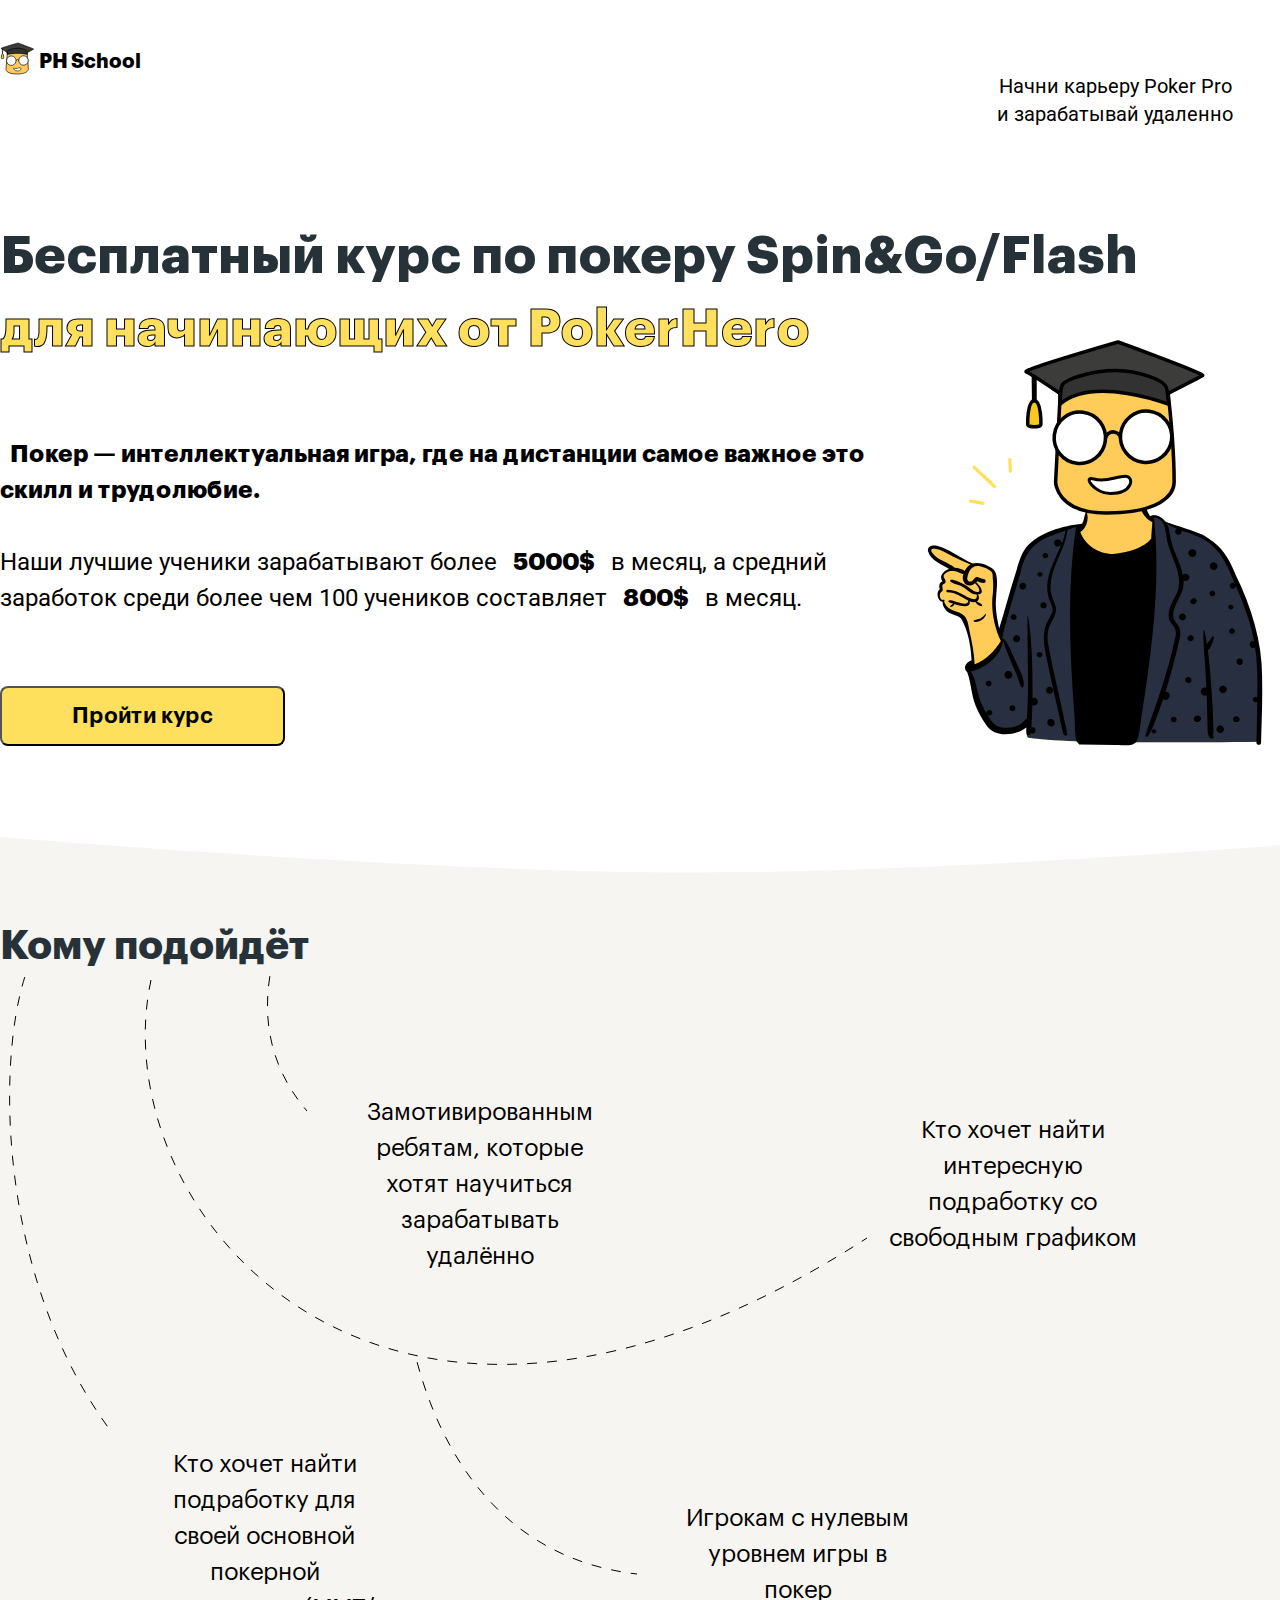
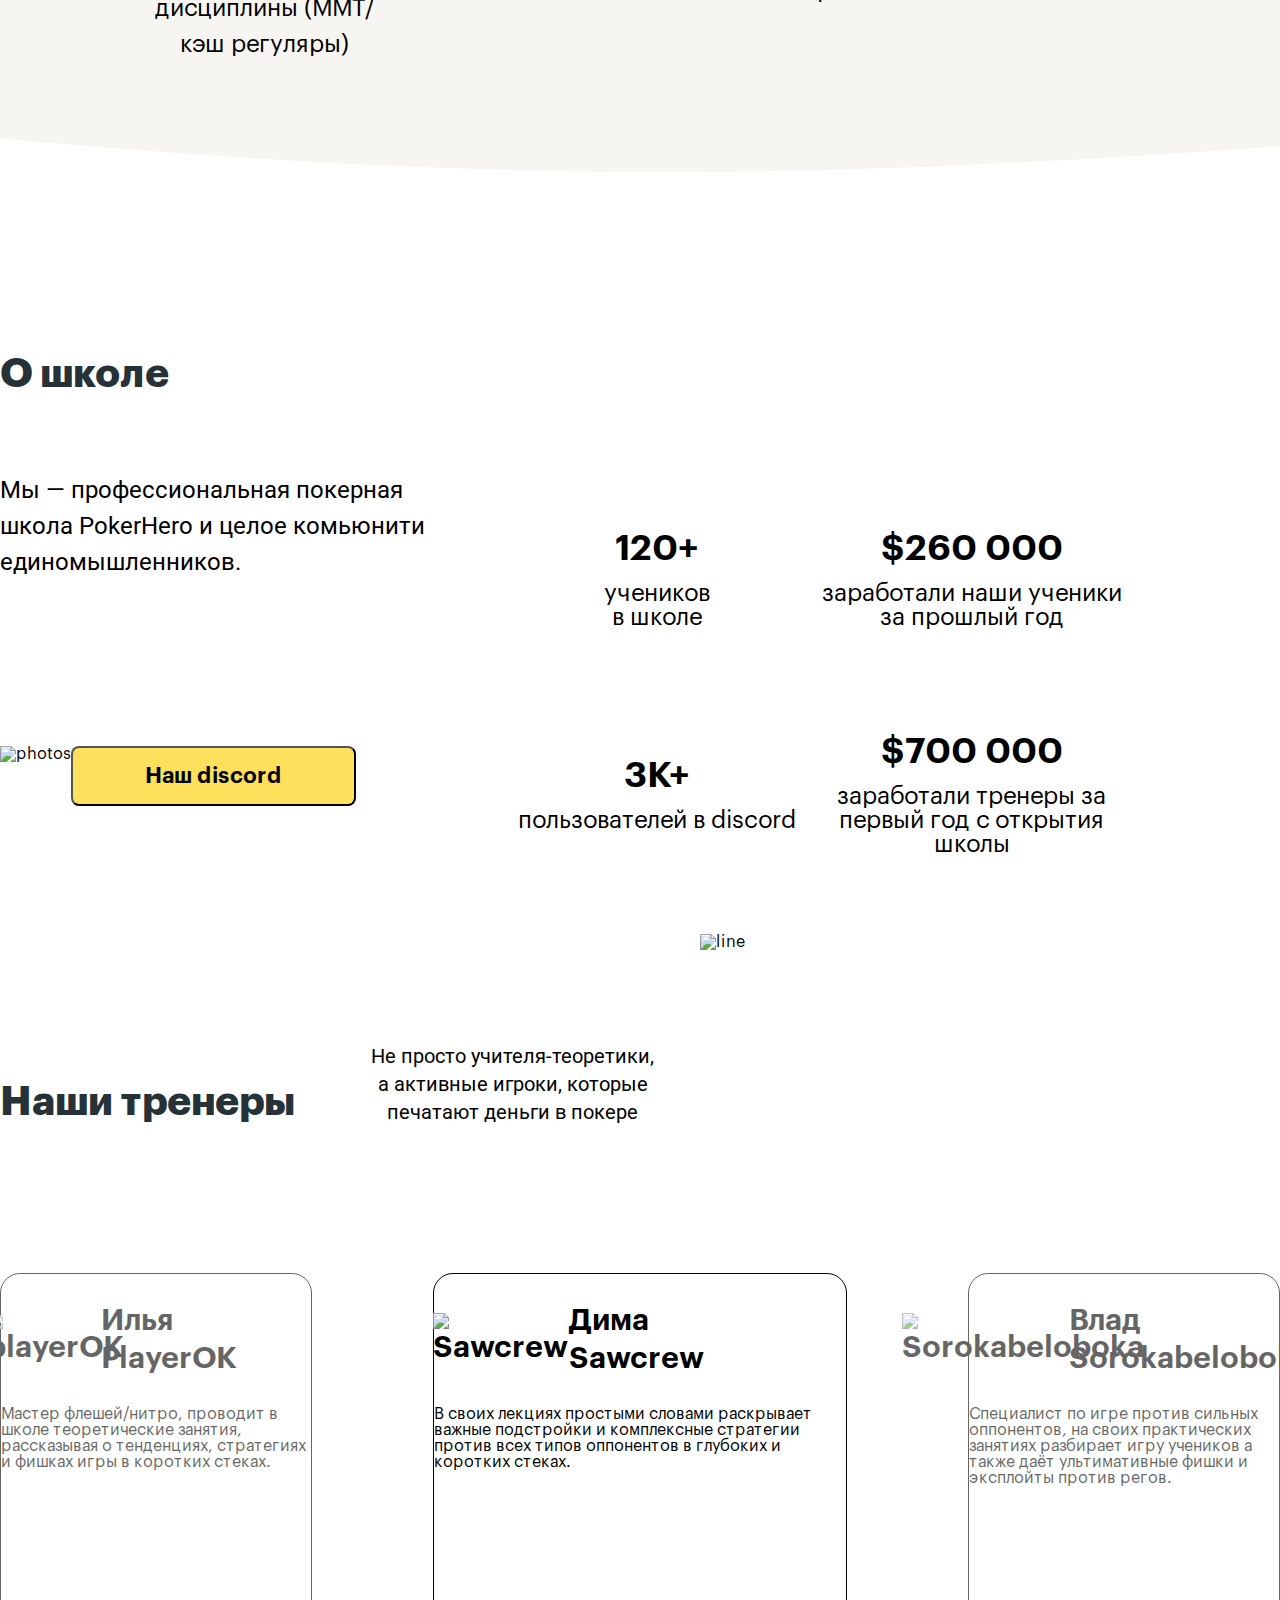
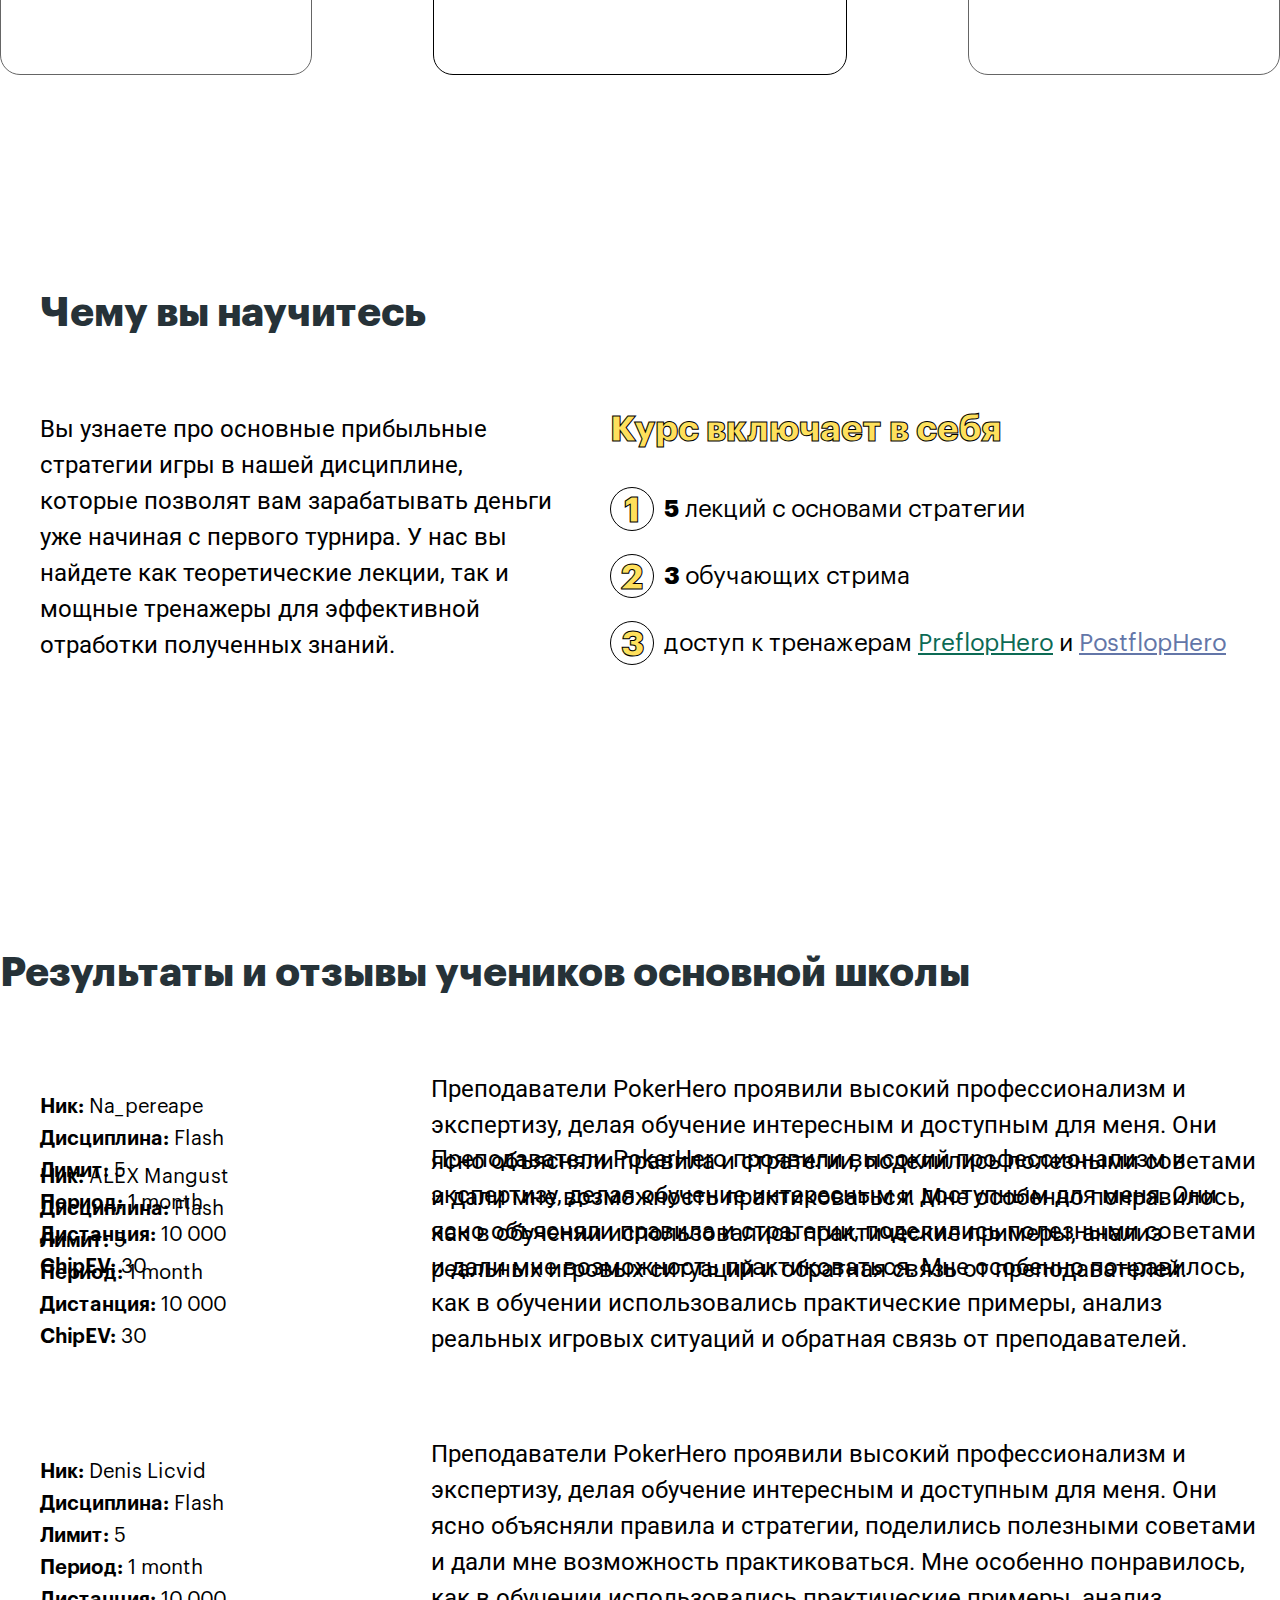
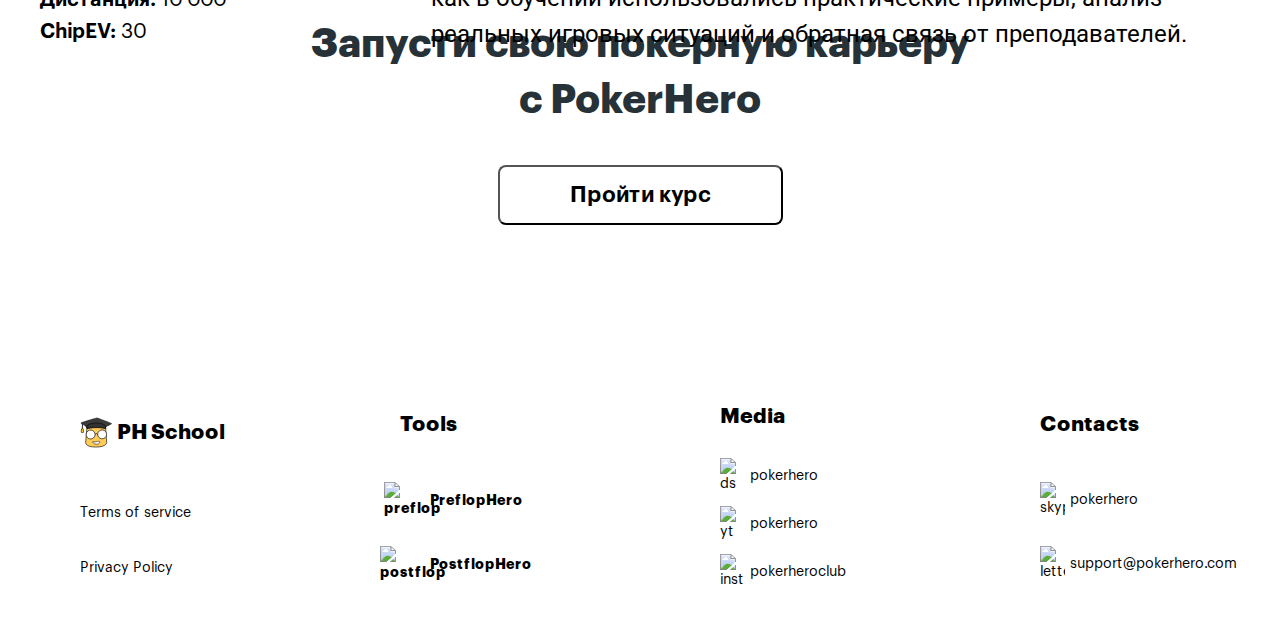
==== poker-sch/index.html @ 17886b11 "Add files via upload" ====
<!DOCTYPE html>
<html lang="en">
<head>
    <meta charset="UTF-8">
    <meta http-equiv="X-UA-Compatible" content="IE=edge">
    <meta name="viewport" content="width=device-width, initial-scale=1.0">
    <link rel="stylesheet" href="font/fonts.css">
    <link rel="preconnect" href="https://fonts.googleapis.com">
    <link rel="preconnect" href="https://fonts.gstatic.com" crossorigin>
    <link href="https://fonts.googleapis.com/css2?family=Roboto&display=swap" rel="stylesheet">
    <link rel="stylesheet" href="css/style.css">
    <link
    rel="stylesheet"
    href="https://cdn.jsdelivr.net/npm/swiper@8/swiper-bundle.min.css"
  />
  <script src="https://cdn.jsdelivr.net/npm/swiper@8/swiper-bundle.min.js"></script>
    <title>SpinLead</title>
</head>
<body>
    <div class="container">
        <section class="header">
            <div class="header__logo"><img src="./icons/logo.svg" alt="ph-logo"><div class="header__logo__text">PH School</div></div>
            <div class="header__title">Бесплатный курс по покеру Spin&Go/Flash</div>
            <div class="header__title header__title__yellow">для начинающих от PokerHero</div>
            <div class="header__side__man_mobile"><img src="./img/man-mobile.svg" alt="man"></div>
            <div class="header__side__text">
                Начни карьеру Poker Pro</br> и зарабатывай удаленно
            </div>
            <div class="header__descr"><span class="header__descr__add">Покер — интеллектуальная игра, где на дистанции самое важное это скилл и трудолюбие.</br></br></span>
                Наши лучшие ученики зарабатывают более
                <span class="money5000"><img src="/img/round.svg" alt="" class="round">5000$</span>
                в месяц, 
             a средний заработок среди более чем 100 учеников составляет
             <span class="money800"><img src="/img/round.svg" alt="" class="round800">800$</span> в месяц. </div>
             <button class="header__button long">Пройти курс</button>
            <div class="header__side__man"><img src="./img/man.svg" alt="man"></div>
            

        </section>
        <section class="towho">
            <div class="towho__title title">Кому подойдёт</div>
            <div class="towho__container">
                <div class="towho__text">
                    <p>Замотивированным <br class="mobile__breakers">ребятам, которые
                        <br class="mobile__breakers">
                        хотят научиться <br class="mobile__breakers"> зарабатывать <br class="mobile__breakers">удалённо</p>  
                </div>
                <div class="towho__text">
                    <p>Кто хочет найти интересную подработку со свободным графиком</p>
                </div>
                <div class="towho__text">
                    <p>Кто хочет найти<br class="mobile__breakers">
                        подработку для своей основной покерной дисциплины (MMT/<br class="mobile__breakers">кэш регуляры)</p>
                </div>
                <div class="towho__text">
                    <p>Игрокам с нулевым уровнем игры в покер</p>
                </div>
                <img src="./img/towho-bg1.svg" alt="" class="towho__bg">
                <img src="./img/bg/towho-bg-mobile.svg" alt="" class="towho__bg_mobile">
            </div>
        </section>
        <section class="about">
            <div class="about__title title">О школе</div>
            <div class="about__wrapper">
                <div class="about__container__left">
                    <div class="about__descr">Мы — профессиональная покерная школа PokerHero и целое комьюнити единомышленников. </div>
                    <img src="/img/photos.svg" alt="photos">
                    <button class="about__button long">Наш discord</button>
                </div>
                <div class="about__cross">
                    <div class="about__cross__elem">
                        <div class="about__cross__elem_title">120+</div>
                        <div class="about__cross__elem_descr"><p>учеников<br>в школе</p></div>
                    </div>
                    <div class="about__cross__elem">
                        <div class="about__cross__elem_title">$260 000</div>
                        <div class="about__cross__elem_descr"><p>заработали наши ученики за прошлый год</p></div>
                    </div>
                    <div class="about__cross__elem">
                        <div class="about__cross__elem_title">3К+</div>
                        <div class="about__cross__elem_descr"><p>пользователей в discord</p></div>
                    </div>
                    <div class="about__cross__elem">
                        <div class="about__cross__elem_title">$700 000</div>
                        <div class="about__cross__elem_descr"><p>заработали тренеры за первый год с открытия школы</p></div>
                    </div>
                </div>
            </div>
        </section>
        <section class="coaches">
            <div class="coaches__title title">Наши тренеры</div>
            <div class="coaches__descr">Не просто учителя-теоретики,<br>
                а активные игроки, которые<br>печатают деньги в покере
            </div>
            <img src="/img/line.svg" alt="line" class="line">

            <button class="prev" id="coachesPrev"></button>
            <button class="next" id="coachesNext"></button>
            <div class="coaches__cards">
                <div class="coaches__card hidden">
                    <div class="coachess__card__img"></div>
                    <div class="coachess__card__title">
                        <div class="card__img"><img src="/img/coaches/gunpowder.svg" alt="Gunpowder"></div>
                        <p>Maкс<br>Gunpowder</p>
                    </div>
                    <div class="coachess__card__descr">
                        Мастер игры с любителями, в школе проводит обучающие стримы на которых раскрывает важнейшие аспекты эксплойтной игры.
                    </div>
                </div>
                <div class="coaches__card coaches__card_sidecard">
                    <div class="coachess__card__img"></div>
                    <div class="coachess__card__title">
                        <div class="card__img"><img src="/img/coaches/playerok.svg" alt="playerOK"></div>
                        <p>Илья PlayerOK</p>
                    </div>
                    <div class="coachess__card__descr">
                        Мастер флешей/нитро, проводит в школе теоретические занятия, рассказывая о тенденциях, стратегиях и фишках игры в коротких стеках. 
                    </div>
                </div>

                <div class="coaches__card coaches__card_main">
                    <div class="coachess__card__img"></div>
                    <div class="coachess__card__title">
                        <div class="card__img"><img src="/img/coaches/sawcrew.svg" alt="Sawcrew"></div>
                        <p>Дима<br>Sawcrew</p>
                    </div>
                    <div class="coachess__card__descr">
                        В своих лекциях простыми словами раскрывает важные подстройки и комплексные стратегии против всех типов оппонентов в глубоких и коротких стеках. 
                    </div>
                </div>

                <div class="coaches__card coaches__card_sidecard">
                    <div class="coachess__card__img"></div>
                    <div class="coachess__card__title">
                        <div class="card__img"><img src="/img/coaches/sorokabeloboka.svg" alt="Sorokabeloboka"></div>
                        <p>Влад<br>Sorokabeloboka</p>
                    </div>
                    <div class="coachess__card__descr">
                        Специалист по игре против сильных оппонентов, на своих практических занятиях разбирает игру учеников а также даёт ультимативные фишки и эксплойты против регов.
                    </div>
                </div>
                <div class="coaches__card hidden">
                    <div class="coachess__card__img"></div>
                    <div class="coachess__card__title">
                        <div class="card__img"><img src="/img/coaches/gunpowder.svg" alt="Gunpowder"></div>
                        <p>Maкс<br>Gunpowder</p>
                    </div>
                    <div class="coachess__card__descr">
                        Мастер игры с любителями, в школе проводит обучающие стримы на которых раскрывает важнейшие аспекты эксплойтной игры.
                    </div>
                </div>
                <div class="coaches__card hidden">
                    <div class="coachess__card__img"></div>
                    <div class="coachess__card__title">
                        <div class="card__img"><img src="/img/coaches/belyi.svg" alt="Belyi"></div>
                        <p>Серега<br>Belyi</p>
                    </div>
                    <div class="coachess__card__descr">
                        Топ гриндер нитро на Winamax, проводит обучающие стримы для игроков низких и средних лимитов.
                    </div>
                </div>
                <div class="coaches__card hidden">
                    <div class="coachess__card__img"></div>
                    <div class="coachess__card__title">
                        <div class="card__img"><img src="/img/coaches/svalse.svg" alt="Svalse"></div>
                        <p>Саша<br>Svalse</p>
                    </div>
                    <div class="coachess__card__descr">
                        Бывший ученик школы, ставший полноценным тренером. Проводит разборы баз для учеников а также практические занятия. 
                    </div>
                </div>
                <div class="coaches__card hidden">
                    <div class="coachess__card__img"></div>
                    <div class="coachess__card__title">
                        <div class="card__img"><img src="/img/coaches/dirtyflavor.svg" alt="DirtyFlavor"></div>
                        <p>Вова<br>DirtyFlavor</p>
                    </div>
                    <div class="coachess__card__descr">
                        Бывший ученик школы, ставший полноценным тренером. Проводит разборы баз для учеников а также практические занятия. 
                    </div>
                </div>
            </div>
        </section>
        <seaction class="learn">
            <img src="/img/bg/plan-mobile.svg" alt="bg" class="learn__bg__mobile">
            <div class="learn__title title">Чему вы научитесь</div>
            <div class="learn__container">
                <div class="learn__descr">Вы узнаете про основные прибыльные стратегии игры в нашей дисциплине,<br>
                    которые позволят вам зарабатывать деньги уже начиная с первого турнира. У нас вы найдете как теоретические лекции, так и мощные тренажеры для эффективной отработки полученных знаний.</div>
                <div class="learn__incl">
                    <div class="learn__incl__title">
                        Курс включает в себя
                    </div>
                    <ol>
                        <li class="learn__incl__elem">
                            <p><span>5</span> лекций с основами стратегии</p>
                        </li>
                        <li class="learn__incl__elem">
                            <p><span>3</span> обучающих стрима</p>
                        </li>
                        <li class="learn__incl__elem">
                            <p>доступ к тренажерам <a href="#" class="preflop"><br class="mobile__breakers">PreflopHero</a> и <a href="#" class="postflop">PostflopHero</a></p>
                        </li>
                    </ol>

                </div>
            </div>
        </seaction>
        <section class="review">
            <div class="review__title title">Результаты и отзывы учеников основной школы</div>
            <div class="review__container">
                <div class="review__elem">                
                    <div class="review__card">
                        <span>Ник:</span> ALEX Mangust<br>
                        <span>Дисциплина:</span> Flash<br>
                        <span>Лимит:</span> 5<br>
                        <span>Период:</span> 1 month<br>
                        <span>Дистанция:</span> 10 000<br>
                        <span>ChipEV:</span> 30
                        </div>
                    <div class="review__descr">Преподаватели PokerHero проявили высокий профессионализм и экспертизу, делая обучение интересным и доступным для меня. Они ясно объясняли правила и стратегии, поделились полезными советами и дали мне возможность практиковаться.
                        Мне особенно понравилось, как в обучении использовались практические примеры, анализ реальных игровых ситуаций и обратная связь от преподавателей.
                    </div>
                </div>
                <div class="review__elem review__elem_main">                
                    <div class="review__card">
                    <span>Ник:</span> Na_pereape<br>
                    <span>Дисциплина:</span> Flash<br>
                    <span>Лимит:</span> 5<br>
                    <span>Период:</span> 1 month<br>
                    <span>Дистанция:</span> 10 000<br>
                    <span>ChipEV:</span> 30
                    </div>
                    <div class="review__descr">Преподаватели PokerHero проявили высокий профессионализм и экспертизу, делая обучение интересным и доступным для меня. Они ясно объясняли правила и стратегии, поделились полезными советами и дали мне возможность практиковаться.
                        Мне особенно понравилось, как в обучении использовались практические примеры, анализ реальных игровых ситуаций и обратная связь от преподавателей.
                    </div>
                </div>
                <div class="review__elem">                
                    <div class="review__card">
                        <span>Ник:</span> Denis Licvid<br>
                        <span>Дисциплина:</span> Flash<br>
                        <span>Лимит:</span> 5<br>
                        <span>Период:</span> 1 month<br>
                        <span>Дистанция:</span> 10 000<br>
                        <span>ChipEV:</span> 30
                        </div>
                    <div class="review__descr">Преподаватели PokerHero проявили высокий профессионализм и экспертизу, делая обучение интересным и доступным для меня. Они ясно объясняли правила и стратегии, поделились полезными советами и дали мне возможность практиковаться.
                        Мне особенно понравилось, как в обучении использовались практические примеры, анализ реальных игровых ситуаций и обратная связь от преподавателей.
                    </div>
                </div>
            </div>
            <div class="review__buttons">
                <button class="prev" id="reviewPrev"></button>
                <button class="next" id="reviewNext"></button>
            </div>
        </section>
        <section class="rocket">
            <div class="rocket__title title">Запусти свою покерную карьеру<br>с PokerHero</div>
            <button class="long">Пройти курс</button>

        </section>
        <section class="footer">
            <img class="footer__bg" src="/img/bg/footer.png" alt="">
            <div class="footer__elem">
                <div class="footer__elem__title">
                    <img src="./icons/logo.svg" alt="logo" class="footer__elem__title__img">
                    <div class="footer__elem__title__descr">PH School</div>
                </div>
                <a href="#" class="footer__elem__link">Terms of service</a>
                <a href="#" class="footer__elem__link">Privacy Policy</a>
            </div>
            <div class="footer__elem">
                <div class="footer__elem__title">
                    <div class="footer__elem__title__descr">Tools</div>
                </div>
                <a href="#" class="footer__elem__link footer__elem__link_bold">
                    <div class="footer__elem_img">
                        <img src="/icons/footer/preflop.svg" alt="preflop">
                    </div>
                    PreflopHero
                </a>
                <a href="#" class="footer__elem__link footer__elem__link_bold">    
                    <div class="footer__elem_img">
                        <img src="/icons/footer/postflop.svg" alt="postflop">
                    </div>       
                    PostflopHero
                </a>
            </div>
            <div class="footer__elem">
                <div class="footer__elem__title">
                    <div class="footer__elem__title__descr">Media</div>
                </div>
                <a href="#" class="footer__elem__link">
                    <img src="/icons/footer/discord.svg" alt="ds" class="footer__elem_img">
                    pokerhero
                </a>
                <a href="#" class="footer__elem__link">
                    <img src="/icons/footer/yt.svg" alt="yt" class="footer__elem_img">
                    pokerhero
                </a>
                <a href="#" class="footer__elem__link">
                    <img src="/icons/footer/inst.svg" alt="inst" class="footer__elem_img">
                    pokerheroclub
                </a>
            </div>
            <div class="footer__elem">
                <div class="footer__elem__title">
                    <div class="footer__elem__title__descr">Contacts</div>
                </div>
                <a href="#" class="footer__elem__link">
                    <img src="/icons/footer/skype.svg" alt="skype" class="footer__elem_img">
                    pokerhero
                </a>
                <a href="#" class="footer__elem__link">
                    <img src="/icons/footer/letter.svg" alt="letter" class="footer__elem_img">
                    support@pokerhero.com
                </a>
            </div>
        </section>
    </div>
    <script src="/scripts/script.js"></script>
</body>
</html>
---- poker-sch/font/fonts.css ----
@font-face {
    font-family: 'Graphik LCG';
    src: url('GraphikLCG-Black.eot');
    src: local('Graphik LCG Black'), local('GraphikLCG-Black'),
        url('GraphikLCG-Black.eot?#iefix') format('embedded-opentype'),
        url('GraphikLCG-Black.woff2') format('woff2'),
        url('GraphikLCG-Black.woff') format('woff'),
        url('GraphikLCG-Black.ttf') format('truetype');
    font-weight: 900;
    font-style: normal;
}

@font-face {
    font-family: 'Graphik LCG';
    src: url('GraphikLCG-Regular.eot');
    src: local('Graphik LCG Regular'), local('GraphikLCG-Regular'),
        url('GraphikLCG-Regular.eot?#iefix') format('embedded-opentype'),
        url('GraphikLCG-Regular.woff2') format('woff2'),
        url('GraphikLCG-Regular.woff') format('woff'),
        url('GraphikLCG-Regular.ttf') format('truetype');
    font-weight: normal;
    font-style: normal;
}

@font-face {
    font-family: 'Graphik LCG';
    src: url('GraphikLCG-Medium.eot');
    src: local('Graphik LCG Medium'), local('GraphikLCG-Medium'),
        url('GraphikLCG-Medium.eot?#iefix') format('embedded-opentype'),
        url('GraphikLCG-Medium.woff2') format('woff2'),
        url('GraphikLCG-Medium.woff') format('woff'),
        url('GraphikLCG-Medium.ttf') format('truetype');
    font-weight: 500;
    font-style: normal;
}

@font-face {
    font-family: 'Graphik LCG';
    src: url('GraphikLCG-Light.eot');
    src: local('Graphik LCG Light'), local('GraphikLCG-Light'),
        url('GraphikLCG-Light.eot?#iefix') format('embedded-opentype'),
        url('GraphikLCG-Light.woff2') format('woff2'),
        url('GraphikLCG-Light.woff') format('woff'),
        url('GraphikLCG-Light.ttf') format('truetype');
    font-weight: 300;
    font-style: normal;
}

@font-face {
    font-family: 'Graphik LCG';
    src: url('GraphikLCG-Semibold.eot');
    src: local('Graphik LCG Semibold'), local('GraphikLCG-Semibold'),
        url('GraphikLCG-Semibold.eot?#iefix') format('embedded-opentype'),
        url('GraphikLCG-Semibold.woff2') format('woff2'),
        url('GraphikLCG-Semibold.woff') format('woff'),
        url('GraphikLCG-Semibold.ttf') format('truetype');
    font-weight: 600;
    font-style: normal;
}

@font-face {
    font-family: 'Graphik LCG';
    src: url('GraphikLCG-Bold.eot');
    src: local('Graphik LCG Bold'), local('GraphikLCG-Bold'),
        url('GraphikLCG-Bold.eot?#iefix') format('embedded-opentype'),
        url('GraphikLCG-Bold.woff2') format('woff2'),
        url('GraphikLCG-Bold.woff') format('woff'),
        url('GraphikLCG-Bold.ttf') format('truetype');
    font-weight: bold;
    font-style: normal;
}
---- poker-sch/css/style.css ----
*{
    box-sizing: border-box;
    margin: 0;
    padding: 0;
    font-family: Graphik LCG;
}
a{
    text-decoration: none;
    color:black;
}

.mobile__breakers{
    display: none;
}
.container{
    position: relative;
    width: 1280px;
    margin: 0 auto;
    z-index: 0;
}
button:hover{
    cursor: pointer;
}
.header{
    margin-bottom: 110px;
    position: relative;
    padding-top: 220px;
}
.header__logo{
    top:42px;
    position: absolute;
}
.header__logo img{
    display: block;

}
.header__logo__text{
    padding: 5px 0 0 5px;
    font-weight: bold;
    font-size: 20px;
}
.title{
    font-weight: bold;
    font-size: 40px;
    line-height: 140%;
    text-align: left;
    color: #263238;
}
.header__title{
    font-weight: bold;
    font-size: 52px;
    line-height: 140%;
    text-align: left;
    color: #263238;
}
.header__logo{
    display: flex;
    align-items: center;
}

.header__title__yellow{
    color:#FEE05C;
    -webkit-text-stroke: 1px #000000;
}
.header__descr{
    margin: 70px 0;
    font-family: 'Roboto', sans-serif;
    line-height: 150%;
    font-size: 24px;
    width: 900px;
}
.header__descr span{
    font-weight: 700;
    padding-left: 10px;
    padding-right: 10px;
}
.money5000{
    position: relative;
}
.money800{
    position: relative;

}
.round{
    position: absolute;
    width: 90%;
    top: -20px;
    left: 4px;
    z-index: -1;
}
.round800{
    position: absolute;
    width: 90%;
    top: -16px;
    left: 4px;
    z-index: -1;
}
.header__side__text{
    width: 290px;
    height: 143px;
    font-family: 'Roboto', sans-serif;
    line-height: 140%;
    font-weight: 400;
    font-size: 20px;
    position: absolute;
    right: 20px;
    top: 42px;
    padding-top: 30px;
    text-align: center;
    background-image: url("/img/cloud.svg");
}

.header__side__man{
    position: absolute;
    right: 0;
    /* width: 335px; */
    bottom:0px;
}
.header__side__man_mobile{
    display: none;
}
.header__side__man img{
   display: block; 
   width: 100%;
}
.long{
    width: 285px;
    height: 60px;
    background-color: #FEE05C;
    border-radius: 8px;
    font-size: 22px;
    font-weight: 600;
}

.towho {
    /* background-image: url("/img/towho-bg.svg"); */
    background-repeat: no-repeat;
    width: 100%;
    height: 940px;
    padding-top: 62px;
}
.towho__container{
    display: flex;
    padding: 60px 0 0 113px;
    gap: 220px;
    row-gap: 70px;
    flex-wrap: wrap;
    position: relative;
}
.towho__text{
    width: 313px;
    height: 300px;
    background-image: url('/img/Ellipse.svg');
    position: relative;
    font-family: 'Roboto', sans-serif;
    line-height: 150%;
    font-size: 24px;
    display: flex;
    justify-content: center;
    align-items: center;
}
.towho__text p{
    padding-right: 10px;
    text-align: center;
    width: 260px;
    display: block;
}
.towho__text:first-child{
    margin-left: 215px;
}
.towho__bg{
    position: absolute;
    left: -37px;
    top: -140px;
    z-index: -1;
}
.towho__bg_mobile{
    display: none;
}

.about{
    margin-top: 150px;
}
.about__wrapper{
    margin-top: 70px;
    display: flex;
}
.about__container__left{
    display: flex;
    flex-wrap: wrap;
    row-gap: 70px;
}
.about__descr{
    width: 450px;
    font-family: 'Roboto', sans-serif;
    line-height: 150%;
    font-size: 24px;
}
.about__cross{
    display: flex;
    flex-wrap: wrap;
}

.about__cross__elem{
    width: 315px;
    height: 215px;
    display: flex;
    justify-content: center;
    text-align: center;
    flex-wrap: wrap;
}
.about__cross__elem_title{
    font-size: 36px;
    font-weight: 600;
    width: 100%;
    display: flex;
    align-items:end;
    justify-content: center;
    margin-bottom: 15px;
}
.about__cross__elem_descr{
    font-size: 24px;
}
.about__cross__elem:first-child{
    background-image: url("/img/cross-bg1.svg");
}
.about__cross__elem:last-child{
    background-image: url("/img/cross-bg2.svg");
}

.coaches{
    margin-top: 172px;
    position: relative;
}
.coaches__descr{
    padding-left: 10px;
    position: absolute;
    display: flex;
    justify-content: center;
    align-items: center;
    text-align: center;
    left: 320px;
    top:-50px;
    background-image: url("/img/coaches-bg.svg");
    background-repeat: no-repeat;
    width: 375px;
    height: 120px;
    font-family: 'Roboto', sans-serif;
    line-height: 140%;
    font-size: 20px;
}
.line{
    position: absolute;
    left: 700px;
    top: -140px;
}
.coaches__cards{
    margin-top: 90px;
    display: grid;
    grid-template-columns: 312px 414px 312px;
    justify-content: space-between;
}

.coaches__card{
    width: 100%;
    height: 402px;
    border: 1px solid;
    border-radius: 20px;
}

.sidecard .card__img{
    width: 75px;
    height: 75px;
}
.sidecard img{
    width: 55px;
}
.coachess__card__title{
    font-size: 30px;
    line-height: 125%;
    font-weight: 600;
    width: 70%;
    display: flex;
    align-items: center;
    padding: 16px;
    gap: 19px;
}

.coaches__card_sidecard{
    opacity: 0.6;
}
.coaches__card_sidecard .coachess__card__title{
    gap:9px;
}
.coaches__card_sidecard .card__img{
    width: 75px;
}
.hidden{
    display: none;
}
.card__img{
    width: 100px;
    height: 100px;
    display: flex;
    justify-content: center;
    align-items: center;
}



.learn{
    display: block;
    height: 570px;
    margin-top: 150px;
    background-image: url("/img/bg/plan.svg");
    padding: 60px 40px;
}
.learn__bg__mobile{
    display: none;
}
.learn__container{
    margin-top: 70px;
    display: flex;
    flex-wrap: wrap;
    gap: 30px;
}
.learn__descr{
    width: 45%;
    font-family: 'Roboto', sans-serif;
    line-height: 150%;
    font-size: 24px;
}
.learn__incl__title{
    font-weight: bold;
    font-size: 36px;
    line-height: 100%;
    text-align: left;
    color:#FEE05C;
    -webkit-text-stroke: 1px #000000;
    margin-bottom: 40px; 
}
.learn__incl__elem{
    line-height: 150%;
    font-size: 24px;
    display: flex;
    align-items: center;
    gap: 10px;
}
.learn__incl__elem span{
    font-weight: bold;
}

ol {
  list-style: none;
  counter-reset: counter;
}
ol li {
  counter-increment: counter;
  margin-bottom: 23px;
}
ol li::before {
  content: counter(counter);
  width: 42px;
  height: 42px;
  -webkit-text-stroke: 0.5px black;
  border: 1px solid black;
  border-radius: 100%;
  font-weight: bold;
  font-size: 36px;
  line-height: 125%;
  color:#FEE05C;
  -webkit-text-stroke: 1px #000000;
  text-align: center;
}
.preflop{
    color:#0C6A54;
    text-decoration: underline;
}
.postflop{
    color: #6376A8;
    text-decoration: underline;
}
.review{
    margin-top: 150px;
    position: relative;
}

.review__elem{
    width: 100%;
    display: flex;
    position: absolute;
    flex-wrap: wrap;
    gap: 64px;
    font-family: 'Roboto', sans-serif;
    line-height: 32px;
    font-size: 20px;
    margin: 70px 0 50px;
    transition: all 1s;
}
.left{
    /* display: none; */
    top: 57px;
    left:-1000px;
    opacity: 0;
}
.right{
    /* display: none; */
    top: 57px;
    left: 2000px;
    opacity: 0;
}
.review__elem_main{
    position: relative;
    left: 0;
}
.review__card{
    width: 367px;
    height: 245px;
    padding: 20px 40px;
    background-image: url("/img/bg/card.png");
}
.review__elem span{
    font-weight: 600;
}

.review__descr{
    font-family: 'Roboto', sans-serif;
    line-height: 150%;
    font-size: 24px;
    width:65%;
}
.review__buttons{
    display: flex;
    justify-content: center;
    gap: 16px;
}


.prev{
    width: 50px;
    height: 50px;
    background-image: url("/img/buttons/prev.svg");
    border:none;
    background-color: #fff;
}
.next{
    width: 50px;
    height: 50px;
    background-image: url("/img/buttons/prev.svg");
    border:none;
    background-color: #fff;
}

.rocket{
    padding-top: 150px;
    background-image: url("/img/bg/rocket.svg");
    background-position: 0 50px;
    background-repeat: no-repeat;
    height: 590px;
    display: flex;
    flex-wrap: wrap;
    justify-content: center;
    align-content: flex-start;
    row-gap: 37px;
    position: relative;
    z-index: -1;
}
.rocket__title{
    margin-top: 50px;
    text-align: center;
    width: 100%;
}
.rocket button{
    background-color: #fff;
}
.footer{
    position: relative;
    display: flex;
    padding-bottom: 50px;
}
.footer__bg{
    width: 100%;
    position: absolute;
    top:-215px;
    left:0;
    z-index: 1;
}
.footer__elem{
    width: 25%;
    z-index: 2;
    padding: 0 80px;
    display: flex;
    flex-wrap: wrap;
    row-gap: 11px;
}
.footer__elem__title__img{
    width: 32px;
}

.footer__elem__title{
    display: flex;
    gap: 5px;
    font-size: 21px;
    font-weight: bold;
    align-items: center;
    margin-bottom: 20px;
}
.footer__elem__link{
    font-size: 14px;
    line-height: 150%;
}
.footer__elem_img{
    width: 25px;
    display: flex;
    justify-content: center;
}

.footer__elem__link_bold{
    font-weight: bold;
}
.footer__elem__link{
    display: flex;
    align-items: center;
    gap: 5px;
}
@media (max-width: 479px){
    .container{
        width: 340px;
        /* overflow: hidden; */
    }
    .title{
        font-size: 22px;
    }
    .header{
        padding-top: 70px;
        display: flex;
        flex-wrap: wrap;
        justify-content: center;
    }
    .header__logo{
        top:22px;
        left: 0;
    }
    .header__logo img{
        width: 21px;
    }
    .header__logo__text{
        padding: 5px 0 0 5px;
        font-weight: bold;
        font-size: 16px;
    }
    .header__title{
        font-size: 24px;
    }
    .header__title__yellow{
        font-size: 22px;
    }
    .header__side__text{
        display: none;
    }
    .header__side__man{
        display: none;
    }
    .header__side__man_mobile{
        display: block;
        margin-top: 40px;
    }
    .header__descr{
        width: 100%;
        font-size: 16px;
        margin: 30px 0;
    }
    .header__descr__add{
        display: none;
    }
    .header__descr span{
        font-weight: 700;
        padding: 0px;
    }
    .header__descr img{
        display: none;
    }
    .long{
        width: 285px;
        height: 60px;
        background-color: #FEE05C;
        border-radius: 8px;
        font-size: 22px;
        font-weight: 600;
    }
    .towho{
        position: relative;
        z-index: 23;
        padding-top: 0px;
        height: auto;
    }
    .towho__bg{
        display: none;
    }
    .towho__bg_mobile{
        display: block;
        position: absolute;
        top: -115px;
        left:-185px;
        z-index: -1;
    }
    .towho__text{
        width: 160px;
        height: 160px;
        background-image: url('/img/ellipse-small.png');
        background-size: 163px; z-index: 3;
        font-size: 13px;
        line-height: 130%;
        background-repeat: no-repeat;
        padding-left: 5px;
        margin-bottom: 50px;
    }
    .towho__container{
        padding: 30px 17px 0;
        gap:0;
    }
    .towho__text:first-child{
        margin-left: 0;
    }
    .towho__text:nth-child(even){
        width: 145px;
        height: 150px;
        top:100px;
        background-size: 150px; z-index: 3;
    }
    .mobile__breakers{
        display: inline;
    }
    .about__wrapper{
        margin-top: 30px;
        flex-wrap: wrap;
        justify-content: center;
        position: relative;
    }
    .about__descr{
        font-size: 16px;
        width:auto;
    }
    .about__container__left{
        width: 100%;
        justify-content: center;
    }
    .about__container__left img{
        width: 327px;
        position: absolute;
        top:400px
    }
    .about__button{
        position: absolute;
        top:500px
    }
    .about__cross{
        width: 100%;
        margin: 45px 0 190px;
    }
    .about__cross__elem{
        width: 166px;
        height: 112px;

        background-size: 100%;
        background-repeat: no-repeat;
    }
    .about__cross__elem_title{
        font-size: 21px;
        font-weight: 600;
        width: 100%;
        margin-bottom: 7px;
    }
    .about__cross__elem_descr{
        font-size: 15px;
    }
    .coaches__descr{
        display: none;
    }
    .coaches__card_sidecard{
        display: none;
    }
    .line{
        display: none;  
    }

    .learn{
        position: relative;
        padding: 60px 0;
        background:none;
        margin-top: 130px;
    }
    .learn__bg__mobile{
        display: block;
        position: absolute;
        top: -22px;
        left:-185px;
        z-index: -1;
    }
    .learn__descr{
        font-size: 16px;
        width: 95%;
        position: relative;
    }
    .learn__container{
        margin-top: 30px;    
        position: relative;
    }
    .learn__incl__title{
        font-size: 22px;
        margin-bottom: 30px;    
        position: relative;
    }
    .learn__incl__elem{
        font-size: 16px;
    }
    ol li{
        margin-bottom: 13px;
    }
    ol li::before {
        width: 36px;
        height: 36px;
        line-height: 130%;
        font-size: 27px;
    }

    .review{
        margin-top: 70px;
    }
    .review__card{
        width: 250px;
        height: 213px;
        line-height: 150%;
        background-image: url("/img/bg/card-mobile.png");
        background-repeat: no-repeat;
        padding: 20px 25px;

    }
    .review__elem{
        font-size: 17px;
        justify-content: center;
        margin: 30px 0;
    }
    .review__container{
        display: flex;
        justify-content: center;
    }
    .review__descr{
        width: 100%;
        font-size: 16px;
    }

    .prev{
        position: absolute;
        width: 28px;
        height: 35px;
        top: 27%;
        left: 0;
        background-image: url("/img/buttons/prev-mobile.svg");
        background-repeat: no-repeat;
    }
    .next{
        position: absolute;
        width: 28px;
        height: 35px;
        top: 27%;
        right: 0;
        background-image: url("/img/buttons/next-mobile.svg");
        background-repeat: no-repeat;
    }
    .footer{
        display: none;
    }
}
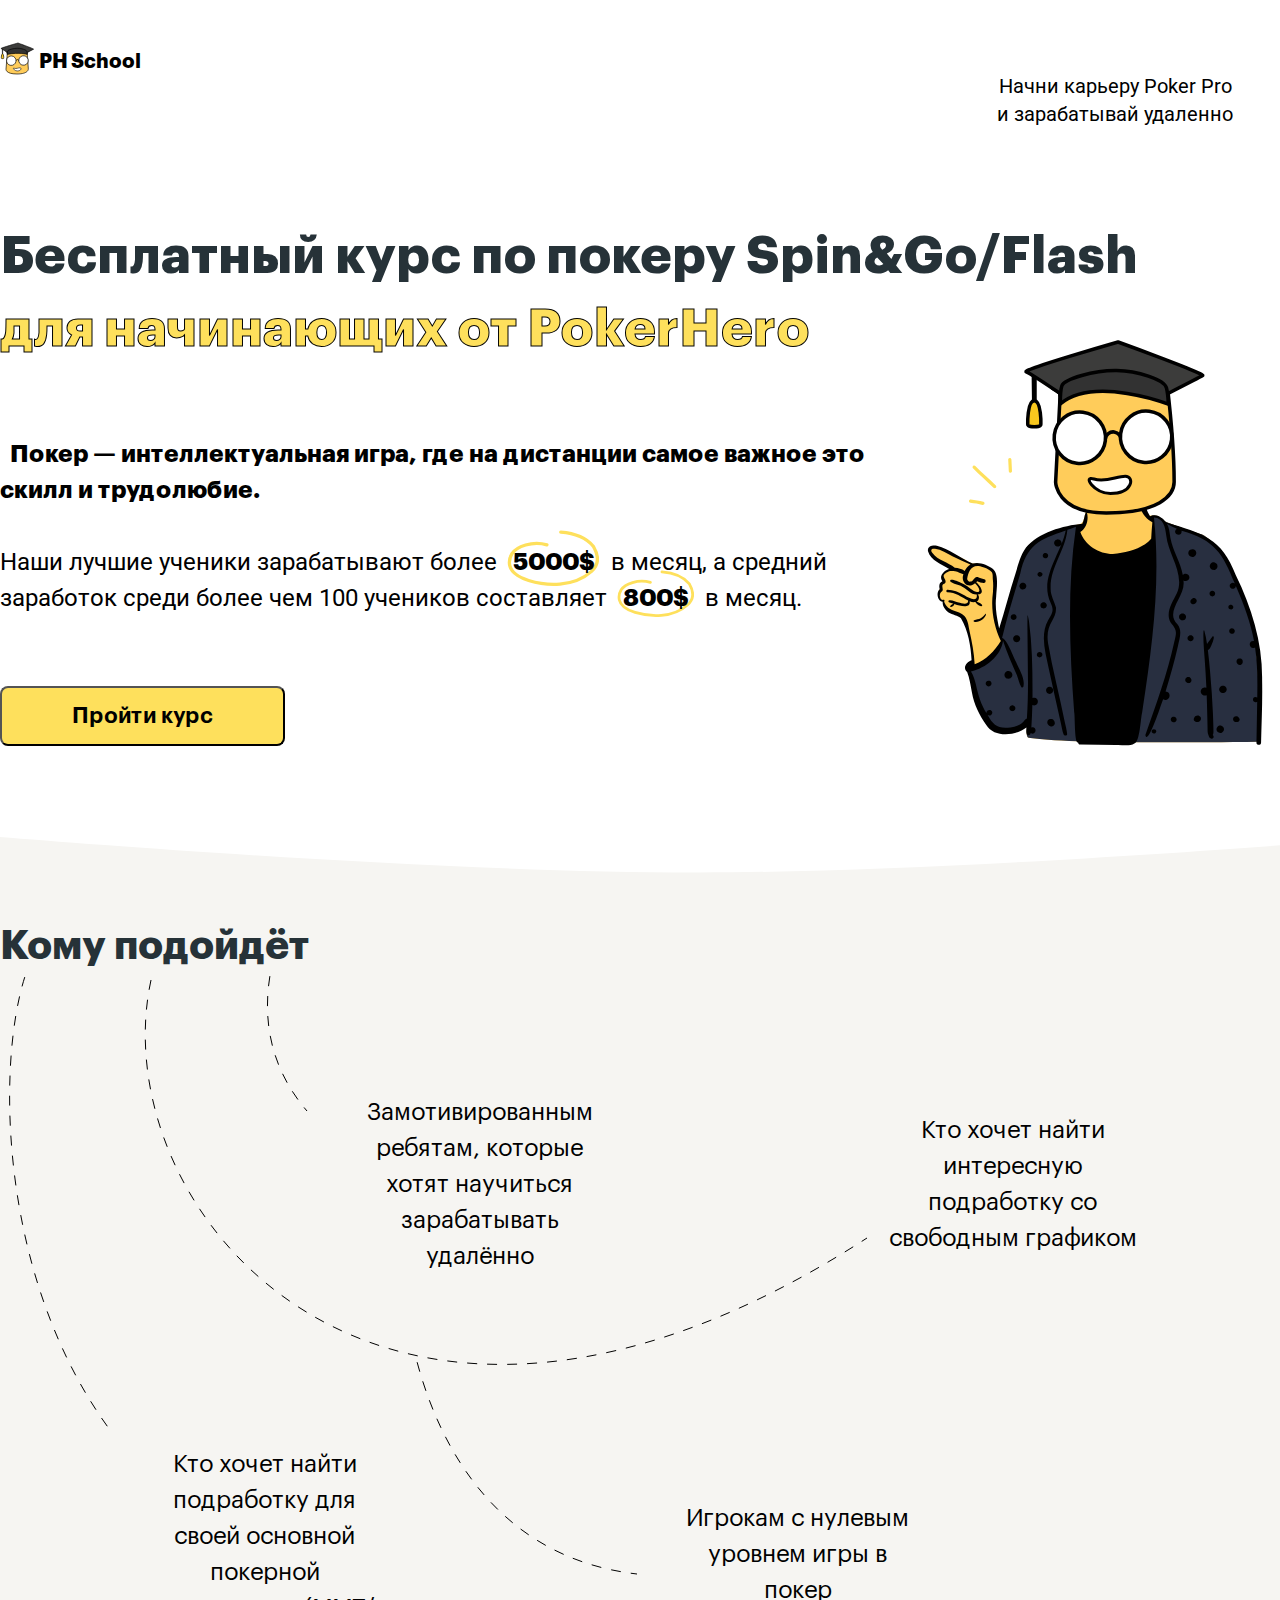
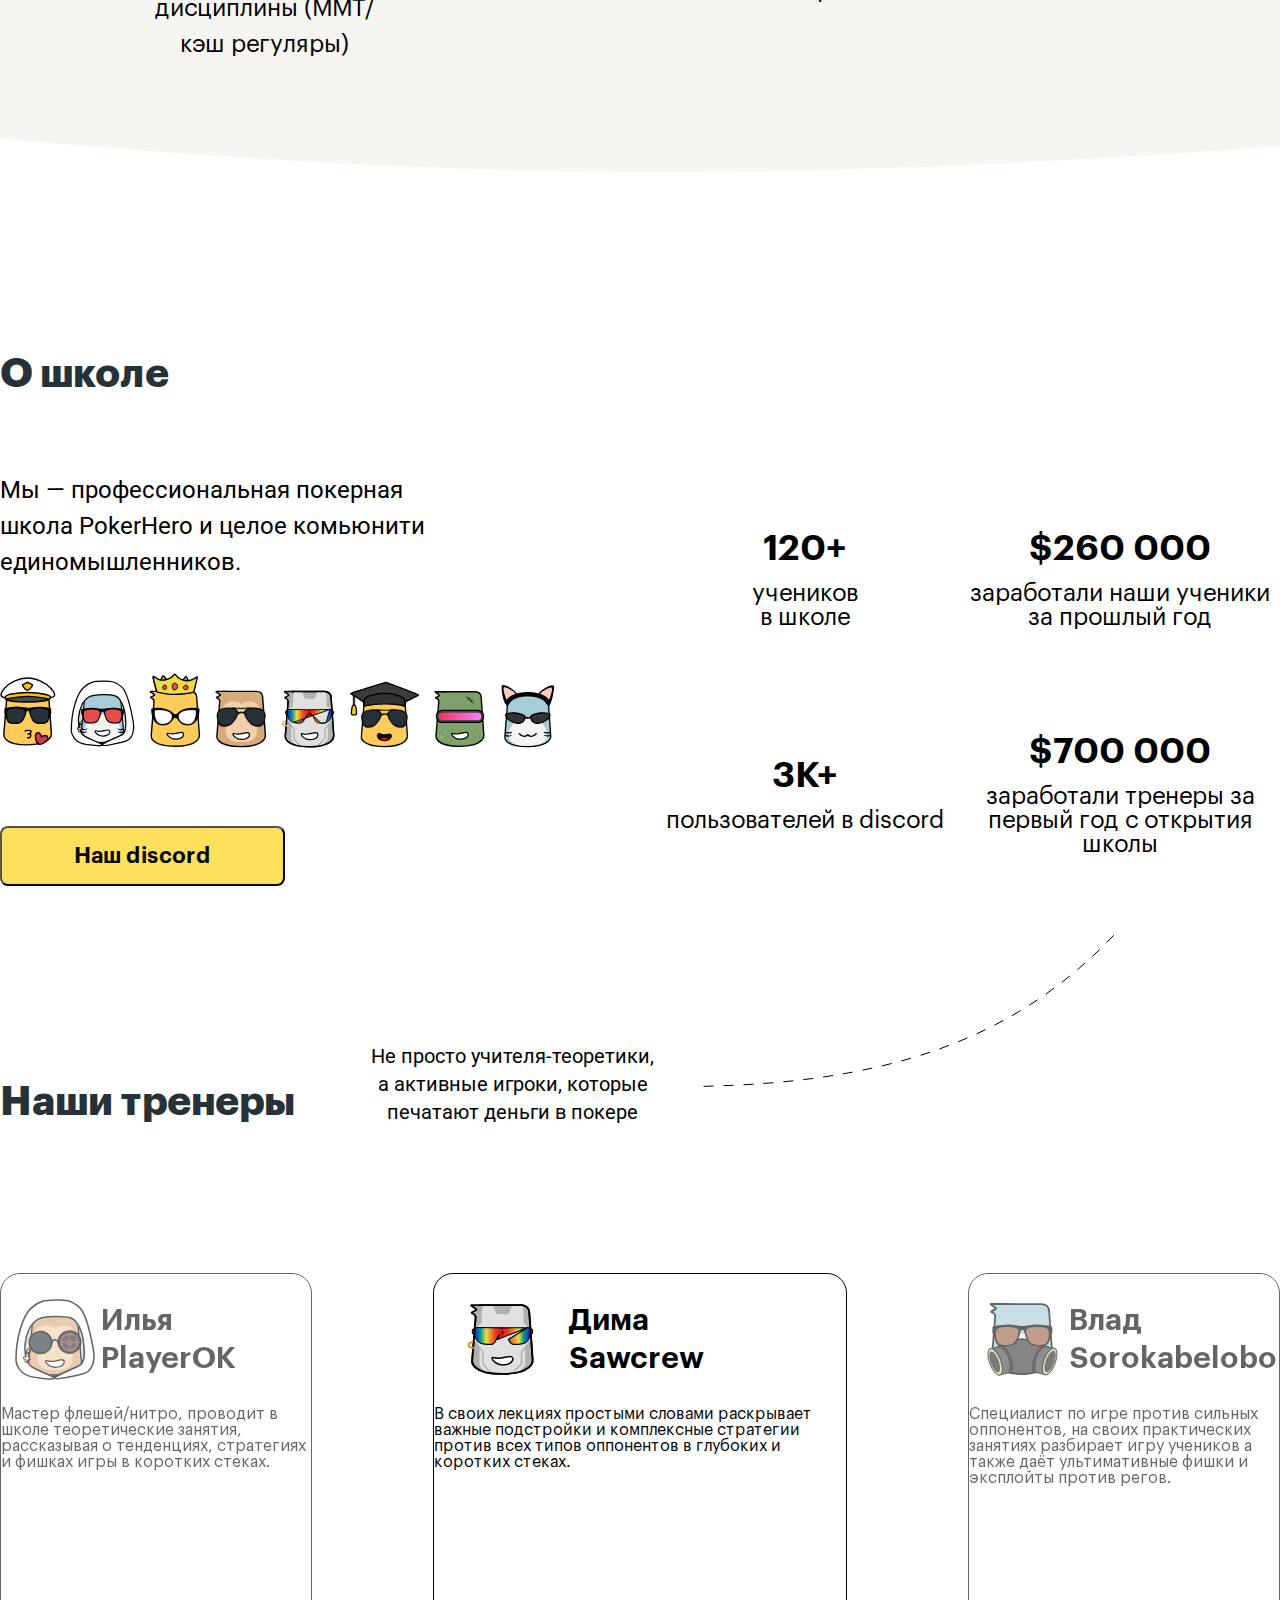
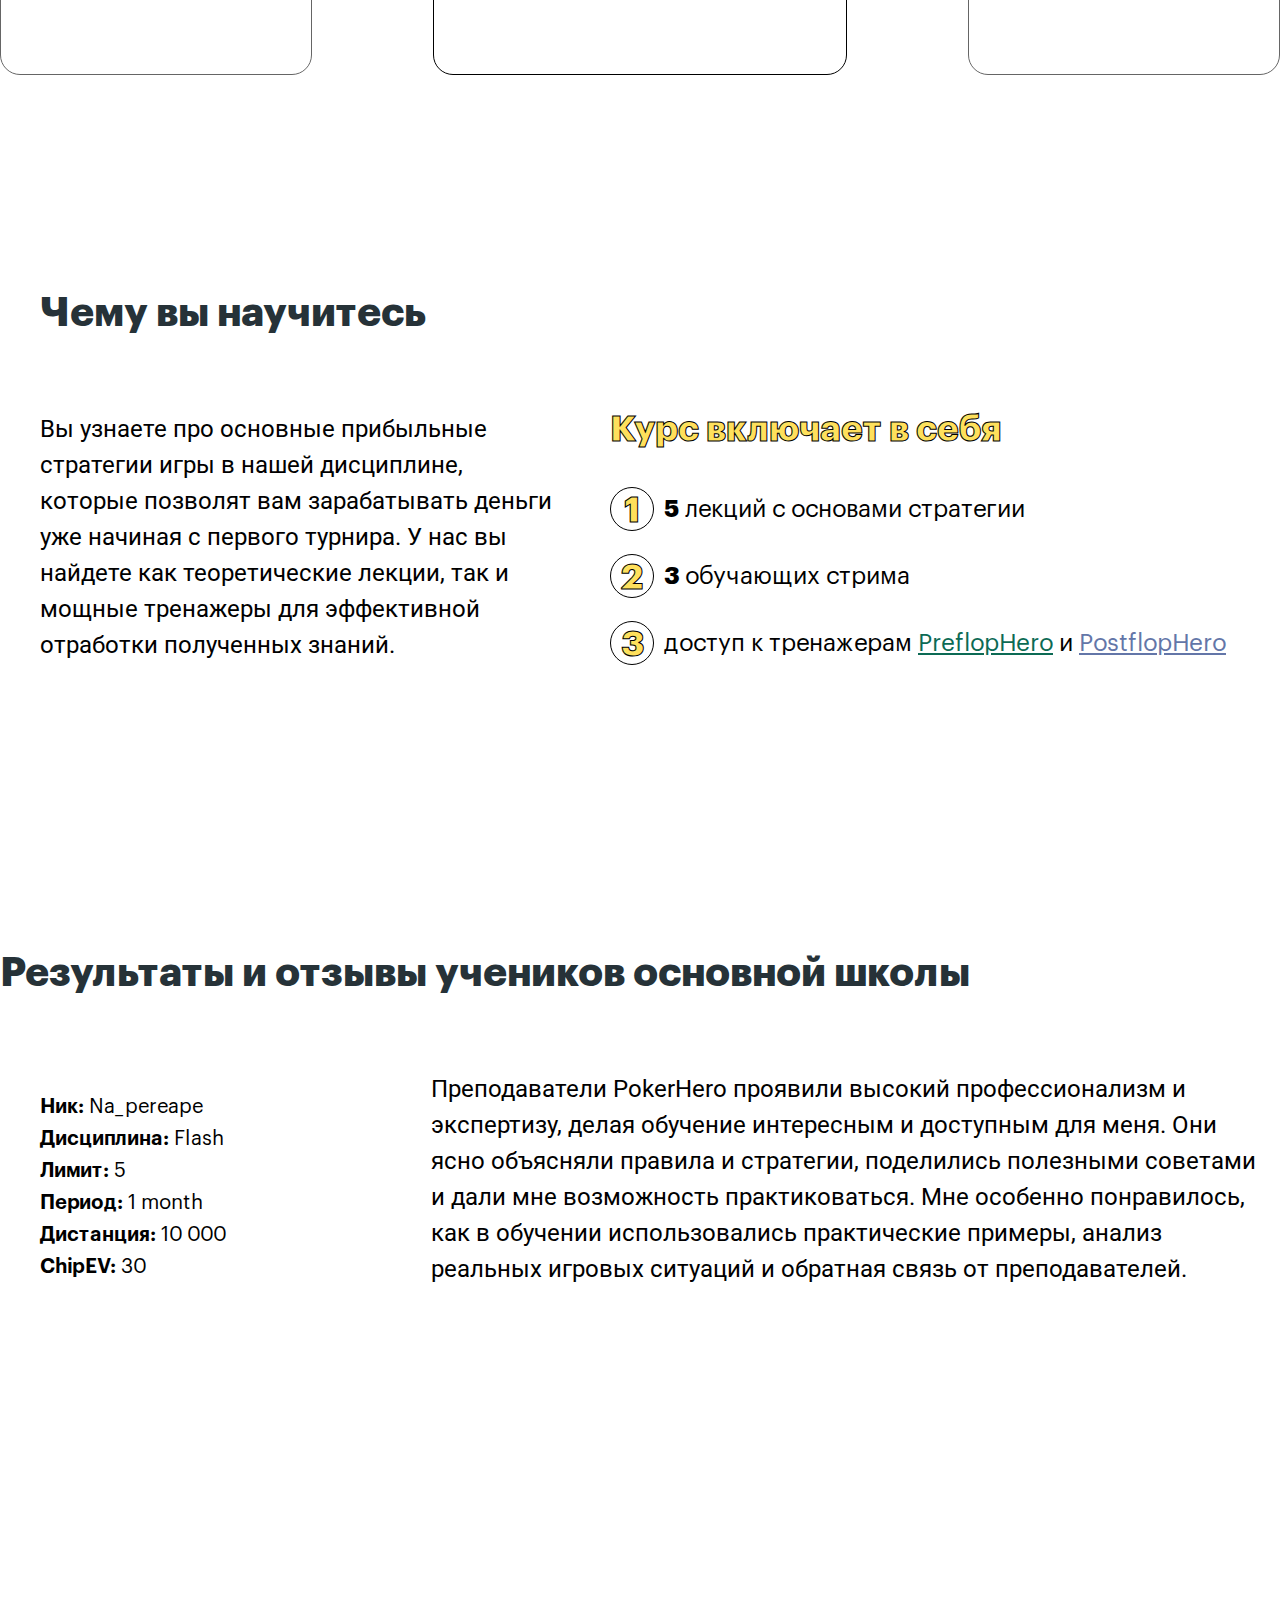
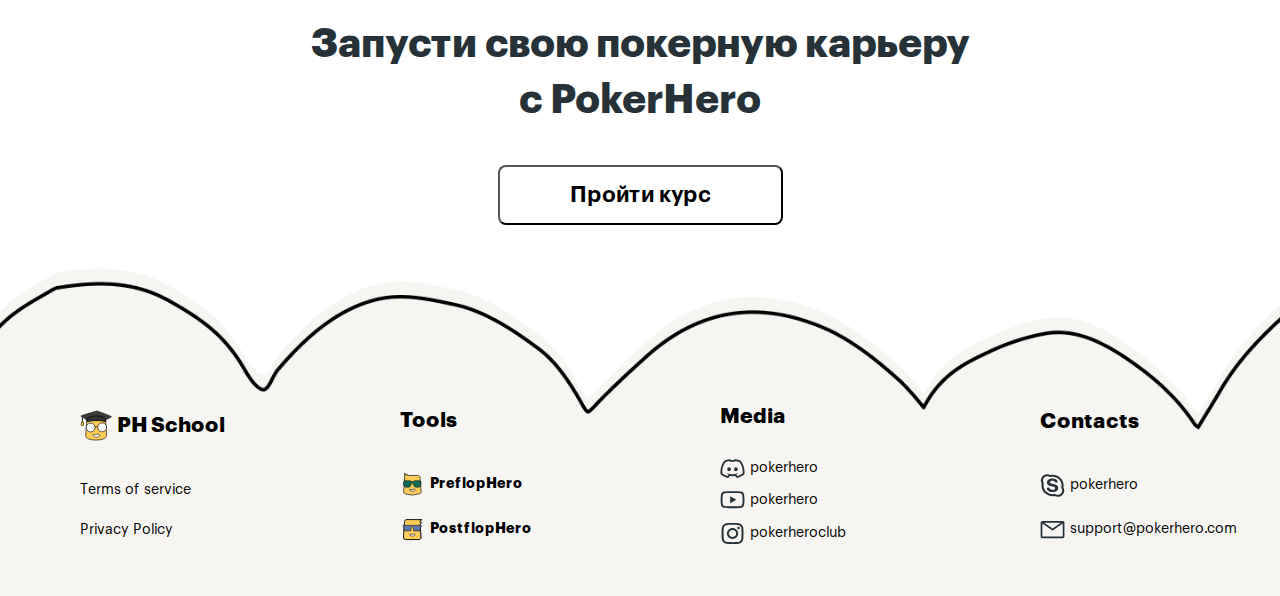
==== commit 05a63a2f: "update sch" ====
--- a/poker-sch/index.html
+++ b/poker-sch/index.html
@@ -28,10 +28,10 @@
             </div>
             <div class="header__descr"><span class="header__descr__add">Покер — интеллектуальная игра, где на дистанции самое важное это скилл и трудолюбие.</br></br></span>
                 Наши лучшие ученики зарабатывают более
-                <span class="money5000"><img src="/img/round.svg" alt="" class="round">5000$</span>
+                <span class="money5000"><img src="./img/round.svg" alt="" class="round">5000$</span>
                 в месяц, 
              a средний заработок среди более чем 100 учеников составляет
-             <span class="money800"><img src="/img/round.svg" alt="" class="round800">800$</span> в месяц. </div>
+             <span class="money800"><img src="./img/round.svg" alt="" class="round800">800$</span> в месяц. </div>
              <button class="header__button long">Пройти курс</button>
             <div class="header__side__man"><img src="./img/man.svg" alt="man"></div>
             
@@ -64,7 +64,7 @@
             <div class="about__wrapper">
                 <div class="about__container__left">
                     <div class="about__descr">Мы — профессиональная покерная школа PokerHero и целое комьюнити единомышленников. </div>
-                    <img src="/img/photos.svg" alt="photos">
+                    <img src="./img/photos.svg" alt="photos">
                     <button class="about__button long">Наш discord</button>
                 </div>
                 <div class="about__cross">
@@ -92,7 +92,7 @@
             <div class="coaches__descr">Не просто учителя-теоретики,<br>
                 а активные игроки, которые<br>печатают деньги в покере
             </div>
-            <img src="/img/line.svg" alt="line" class="line">
+            <img src="./img/line.svg" alt="line" class="line">
 
             <button class="prev" id="coachesPrev"></button>
             <button class="next" id="coachesNext"></button>
@@ -100,7 +100,7 @@
                 <div class="coaches__card hidden">
                     <div class="coachess__card__img"></div>
                     <div class="coachess__card__title">
-                        <div class="card__img"><img src="/img/coaches/gunpowder.svg" alt="Gunpowder"></div>
+                        <div class="card__img"><img src="./img/coaches/gunpowder.svg" alt="Gunpowder"></div>
                         <p>Maкс<br>Gunpowder</p>
                     </div>
                     <div class="coachess__card__descr">
@@ -110,7 +110,7 @@
                 <div class="coaches__card coaches__card_sidecard">
                     <div class="coachess__card__img"></div>
                     <div class="coachess__card__title">
-                        <div class="card__img"><img src="/img/coaches/playerok.svg" alt="playerOK"></div>
+                        <div class="card__img"><img src="./img/coaches/playerok.svg" alt="playerOK"></div>
                         <p>Илья PlayerOK</p>
                     </div>
                     <div class="coachess__card__descr">
@@ -121,7 +121,7 @@
                 <div class="coaches__card coaches__card_main">
                     <div class="coachess__card__img"></div>
                     <div class="coachess__card__title">
-                        <div class="card__img"><img src="/img/coaches/sawcrew.svg" alt="Sawcrew"></div>
+                        <div class="card__img"><img src="./img/coaches/sawcrew.svg" alt="Sawcrew"></div>
                         <p>Дима<br>Sawcrew</p>
                     </div>
                     <div class="coachess__card__descr">
@@ -132,7 +132,7 @@
                 <div class="coaches__card coaches__card_sidecard">
                     <div class="coachess__card__img"></div>
                     <div class="coachess__card__title">
-                        <div class="card__img"><img src="/img/coaches/sorokabeloboka.svg" alt="Sorokabeloboka"></div>
+                        <div class="card__img"><img src="./img/coaches/sorokabeloboka.svg" alt="Sorokabeloboka"></div>
                         <p>Влад<br>Sorokabeloboka</p>
                     </div>
                     <div class="coachess__card__descr">
@@ -142,7 +142,7 @@
                 <div class="coaches__card hidden">
                     <div class="coachess__card__img"></div>
                     <div class="coachess__card__title">
-                        <div class="card__img"><img src="/img/coaches/gunpowder.svg" alt="Gunpowder"></div>
+                        <div class="card__img"><img src="./img/coaches/gunpowder.svg" alt="Gunpowder"></div>
                         <p>Maкс<br>Gunpowder</p>
                     </div>
                     <div class="coachess__card__descr">
@@ -152,7 +152,7 @@
                 <div class="coaches__card hidden">
                     <div class="coachess__card__img"></div>
                     <div class="coachess__card__title">
-                        <div class="card__img"><img src="/img/coaches/belyi.svg" alt="Belyi"></div>
+                        <div class="card__img"><img src="./img/coaches/belyi.svg" alt="Belyi"></div>
                         <p>Серега<br>Belyi</p>
                     </div>
                     <div class="coachess__card__descr">
@@ -162,7 +162,7 @@
                 <div class="coaches__card hidden">
                     <div class="coachess__card__img"></div>
                     <div class="coachess__card__title">
-                        <div class="card__img"><img src="/img/coaches/svalse.svg" alt="Svalse"></div>
+                        <div class="card__img"><img src="./img/coaches/svalse.svg" alt="Svalse"></div>
                         <p>Саша<br>Svalse</p>
                     </div>
                     <div class="coachess__card__descr">
@@ -172,7 +172,7 @@
                 <div class="coaches__card hidden">
                     <div class="coachess__card__img"></div>
                     <div class="coachess__card__title">
-                        <div class="card__img"><img src="/img/coaches/dirtyflavor.svg" alt="DirtyFlavor"></div>
+                        <div class="card__img"><img src="./img/coaches/dirtyflavor.svg" alt="DirtyFlavor"></div>
                         <p>Вова<br>DirtyFlavor</p>
                     </div>
                     <div class="coachess__card__descr">
@@ -182,7 +182,7 @@
             </div>
         </section>
         <seaction class="learn">
-            <img src="/img/bg/plan-mobile.svg" alt="bg" class="learn__bg__mobile">
+            <img src="./img/bg/plan-mobile.svg" alt="bg" class="learn__bg__mobile">
             <div class="learn__title title">Чему вы научитесь</div>
             <div class="learn__container">
                 <div class="learn__descr">Вы узнаете про основные прибыльные стратегии игры в нашей дисциплине,<br>
@@ -260,7 +260,7 @@
 
         </section>
         <section class="footer">
-            <img class="footer__bg" src="/img/bg/footer.png" alt="">
+            <img class="footer__bg" src="./img/bg/footer.png" alt="">
             <div class="footer__elem">
                 <div class="footer__elem__title">
                     <img src="./icons/logo.svg" alt="logo" class="footer__elem__title__img">
@@ -275,13 +275,13 @@
                 </div>
                 <a href="#" class="footer__elem__link footer__elem__link_bold">
                     <div class="footer__elem_img">
-                        <img src="/icons/footer/preflop.svg" alt="preflop">
+                        <img src="./icons/footer/preflop.svg" alt="preflop">
                     </div>
                     PreflopHero
                 </a>
                 <a href="#" class="footer__elem__link footer__elem__link_bold">    
                     <div class="footer__elem_img">
-                        <img src="/icons/footer/postflop.svg" alt="postflop">
+                        <img src="./icons/footer/postflop.svg" alt="postflop">
                     </div>       
                     PostflopHero
                 </a>
@@ -291,15 +291,15 @@
                     <div class="footer__elem__title__descr">Media</div>
                 </div>
                 <a href="#" class="footer__elem__link">
-                    <img src="/icons/footer/discord.svg" alt="ds" class="footer__elem_img">
+                    <img src="./icons/footer/discord.svg" alt="ds" class="footer__elem_img">
                     pokerhero
                 </a>
                 <a href="#" class="footer__elem__link">
-                    <img src="/icons/footer/yt.svg" alt="yt" class="footer__elem_img">
+                    <img src="./icons/footer/yt.svg" alt="yt" class="footer__elem_img">
                     pokerhero
                 </a>
                 <a href="#" class="footer__elem__link">
-                    <img src="/icons/footer/inst.svg" alt="inst" class="footer__elem_img">
+                    <img src="./icons/footer/inst.svg" alt="inst" class="footer__elem_img">
                     pokerheroclub
                 </a>
             </div>
@@ -308,16 +308,16 @@
                     <div class="footer__elem__title__descr">Contacts</div>
                 </div>
                 <a href="#" class="footer__elem__link">
-                    <img src="/icons/footer/skype.svg" alt="skype" class="footer__elem_img">
+                    <img src="./icons/footer/skype.svg" alt="skype" class="footer__elem_img">
                     pokerhero
                 </a>
                 <a href="#" class="footer__elem__link">
-                    <img src="/icons/footer/letter.svg" alt="letter" class="footer__elem_img">
+                    <img src="./icons/footer/letter.svg" alt="letter" class="footer__elem_img">
                     support@pokerhero.com
                 </a>
             </div>
         </section>
     </div>
-    <script src="/scripts/script.js"></script>
+    <script src="./scripts/script.js"></script>
 </body>
 </html>--- a/poker-sch/css/style.css
+++ b/poker-sch/css/style.css
@@ -107,7 +107,7 @@
     top: 42px;
     padding-top: 30px;
     text-align: center;
-    background-image: url("/img/cloud.svg");
+    background-image: url("./img/cloud.svg");
 }
 
 .header__side__man{
@@ -133,7 +133,6 @@
 }
 
 .towho {
-    /* background-image: url("/img/towho-bg.svg"); */
     background-repeat: no-repeat;
     width: 100%;
     height: 940px;
@@ -150,7 +149,7 @@
 .towho__text{
     width: 313px;
     height: 300px;
-    background-image: url('/img/Ellipse.svg');
+    background-image: url('./img/Ellipse.svg');
     position: relative;
     font-family: 'Roboto', sans-serif;
     line-height: 150%;
@@ -222,10 +221,10 @@
     font-size: 24px;
 }
 .about__cross__elem:first-child{
-    background-image: url("/img/cross-bg1.svg");
+    background-image: url("./img/cross-bg1.svg");
 }
 .about__cross__elem:last-child{
-    background-image: url("/img/cross-bg2.svg");
+    background-image: url("./img/cross-bg2.svg");
 }
 
 .coaches{
@@ -241,7 +240,7 @@
     text-align: center;
     left: 320px;
     top:-50px;
-    background-image: url("/img/coaches-bg.svg");
+    background-image: url("./img/coaches-bg.svg");
     background-repeat: no-repeat;
     width: 375px;
     height: 120px;
@@ -312,7 +311,7 @@
     display: block;
     height: 570px;
     margin-top: 150px;
-    background-image: url("/img/bg/plan.svg");
+    background-image: url("./img/bg/plan.svg");
     padding: 60px 40px;
 }
 .learn__bg__mobile{
@@ -417,7 +416,7 @@
     width: 367px;
     height: 245px;
     padding: 20px 40px;
-    background-image: url("/img/bg/card.png");
+    background-image: url("./img/bg/card.png");
 }
 .review__elem span{
     font-weight: 600;
@@ -439,21 +438,21 @@
 .prev{
     width: 50px;
     height: 50px;
-    background-image: url("/img/buttons/prev.svg");
+    background-image: url("./img/buttons/prev.svg");
     border:none;
     background-color: #fff;
 }
 .next{
     width: 50px;
     height: 50px;
-    background-image: url("/img/buttons/prev.svg");
+    background-image: url("./img/buttons/prev.svg");
     border:none;
     background-color: #fff;
 }
 
 .rocket{
     padding-top: 150px;
-    background-image: url("/img/bg/rocket.svg");
+    background-image: url("./img/bg/rocket.svg");
     background-position: 0 50px;
     background-repeat: no-repeat;
     height: 590px;
@@ -607,7 +606,7 @@
     .towho__text{
         width: 160px;
         height: 160px;
-        background-image: url('/img/ellipse-small.png');
+        background-image: url('./img/ellipse-small.png');
         background-size: 163px; z-index: 3;
         font-size: 13px;
         line-height: 130%;
@@ -731,7 +730,7 @@
         width: 250px;
         height: 213px;
         line-height: 150%;
-        background-image: url("/img/bg/card-mobile.png");
+        background-image: url("./img/bg/card-mobile.png");
         background-repeat: no-repeat;
         padding: 20px 25px;
 
@@ -756,7 +755,7 @@
         height: 35px;
         top: 27%;
         left: 0;
-        background-image: url("/img/buttons/prev-mobile.svg");
+        background-image: url("./img/buttons/prev-mobile.svg");
         background-repeat: no-repeat;
     }
     .next{
@@ -765,7 +764,7 @@
         height: 35px;
         top: 27%;
         right: 0;
-        background-image: url("/img/buttons/next-mobile.svg");
+        background-image: url("./img/buttons/next-mobile.svg");
         background-repeat: no-repeat;
     }
     .footer{
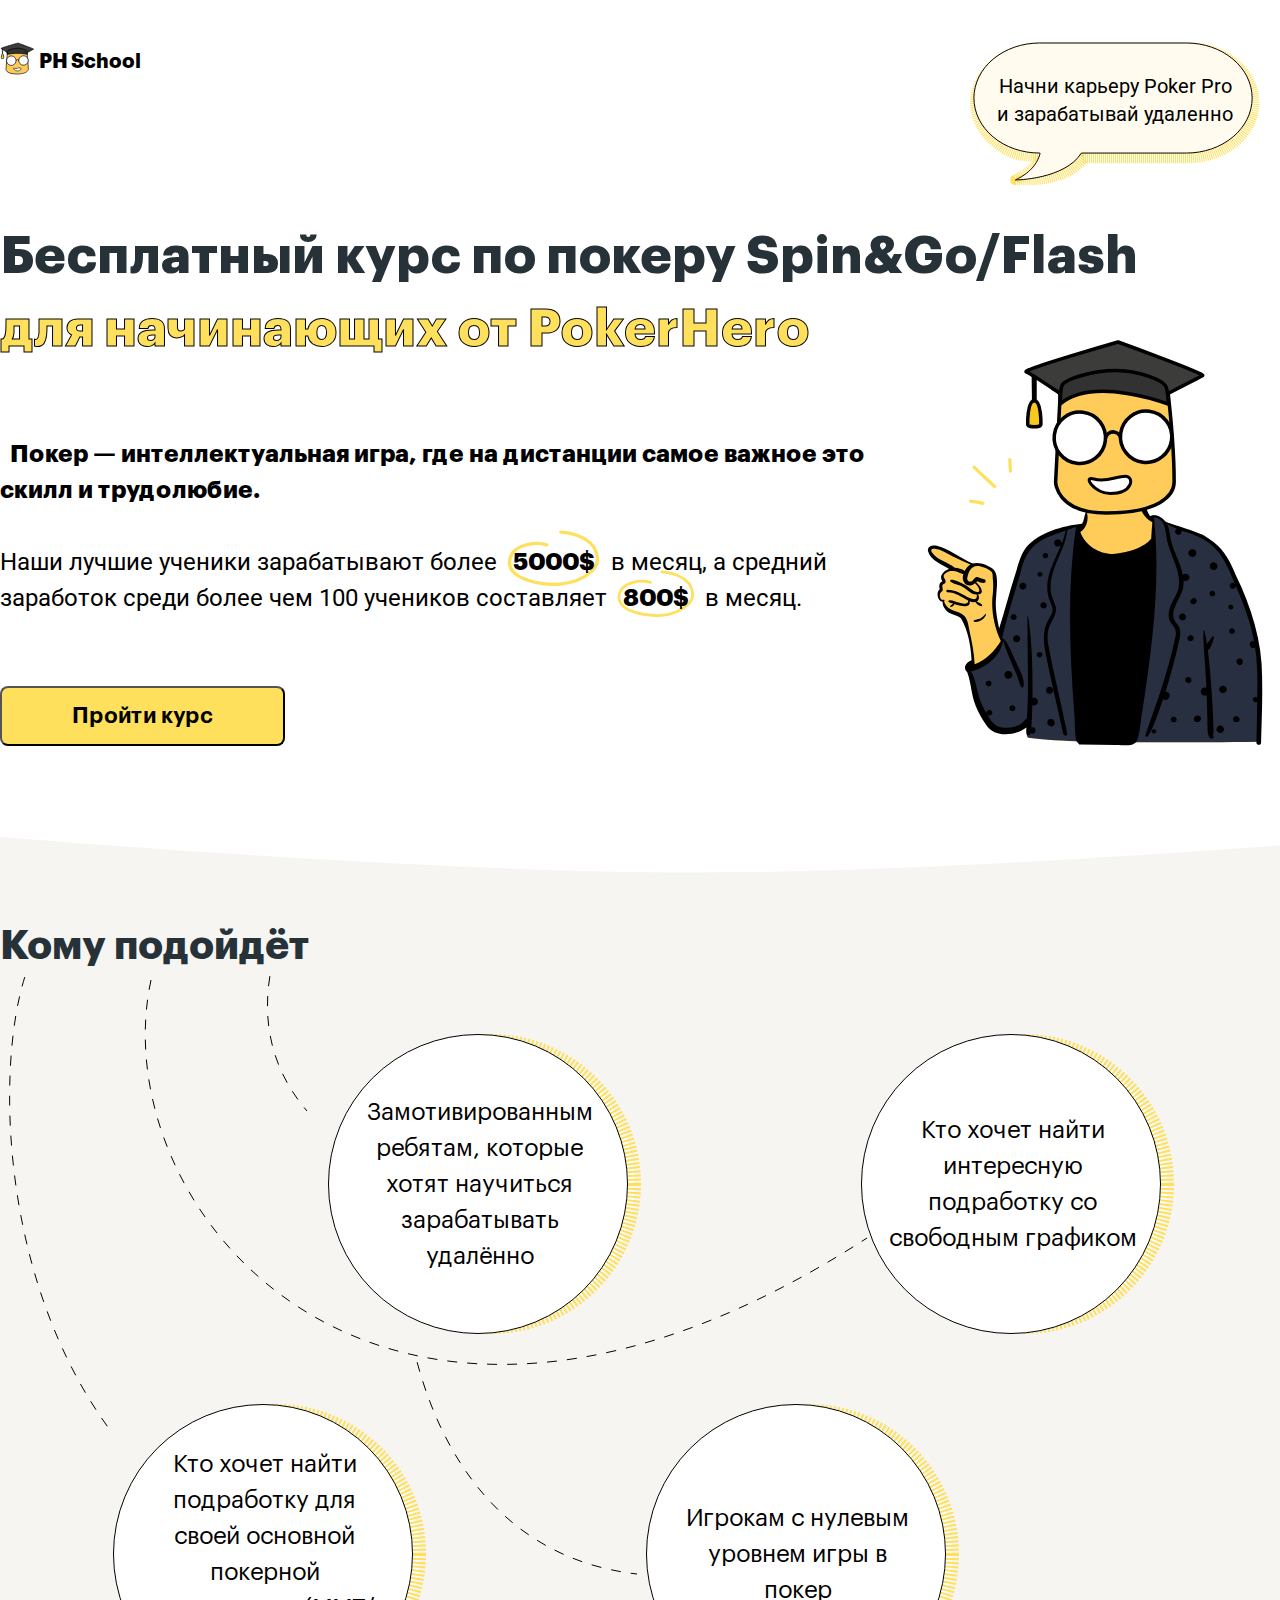
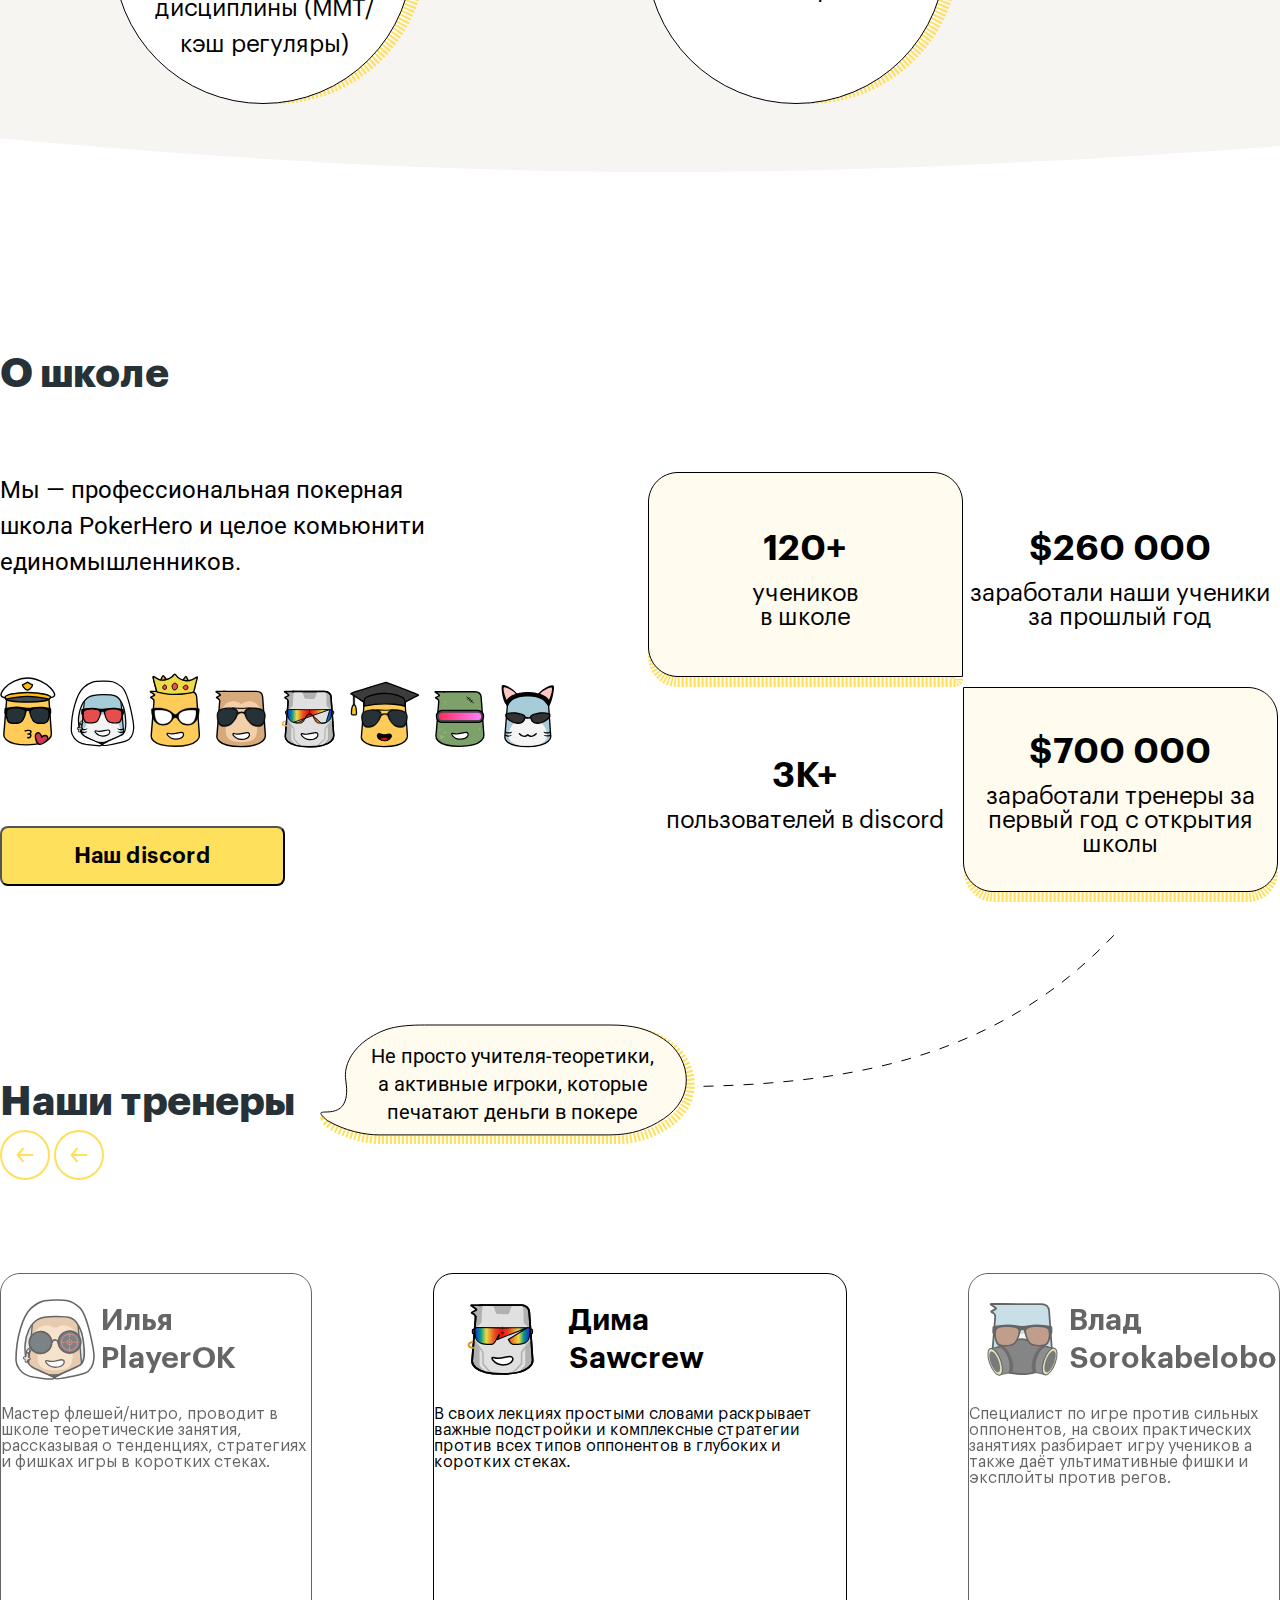
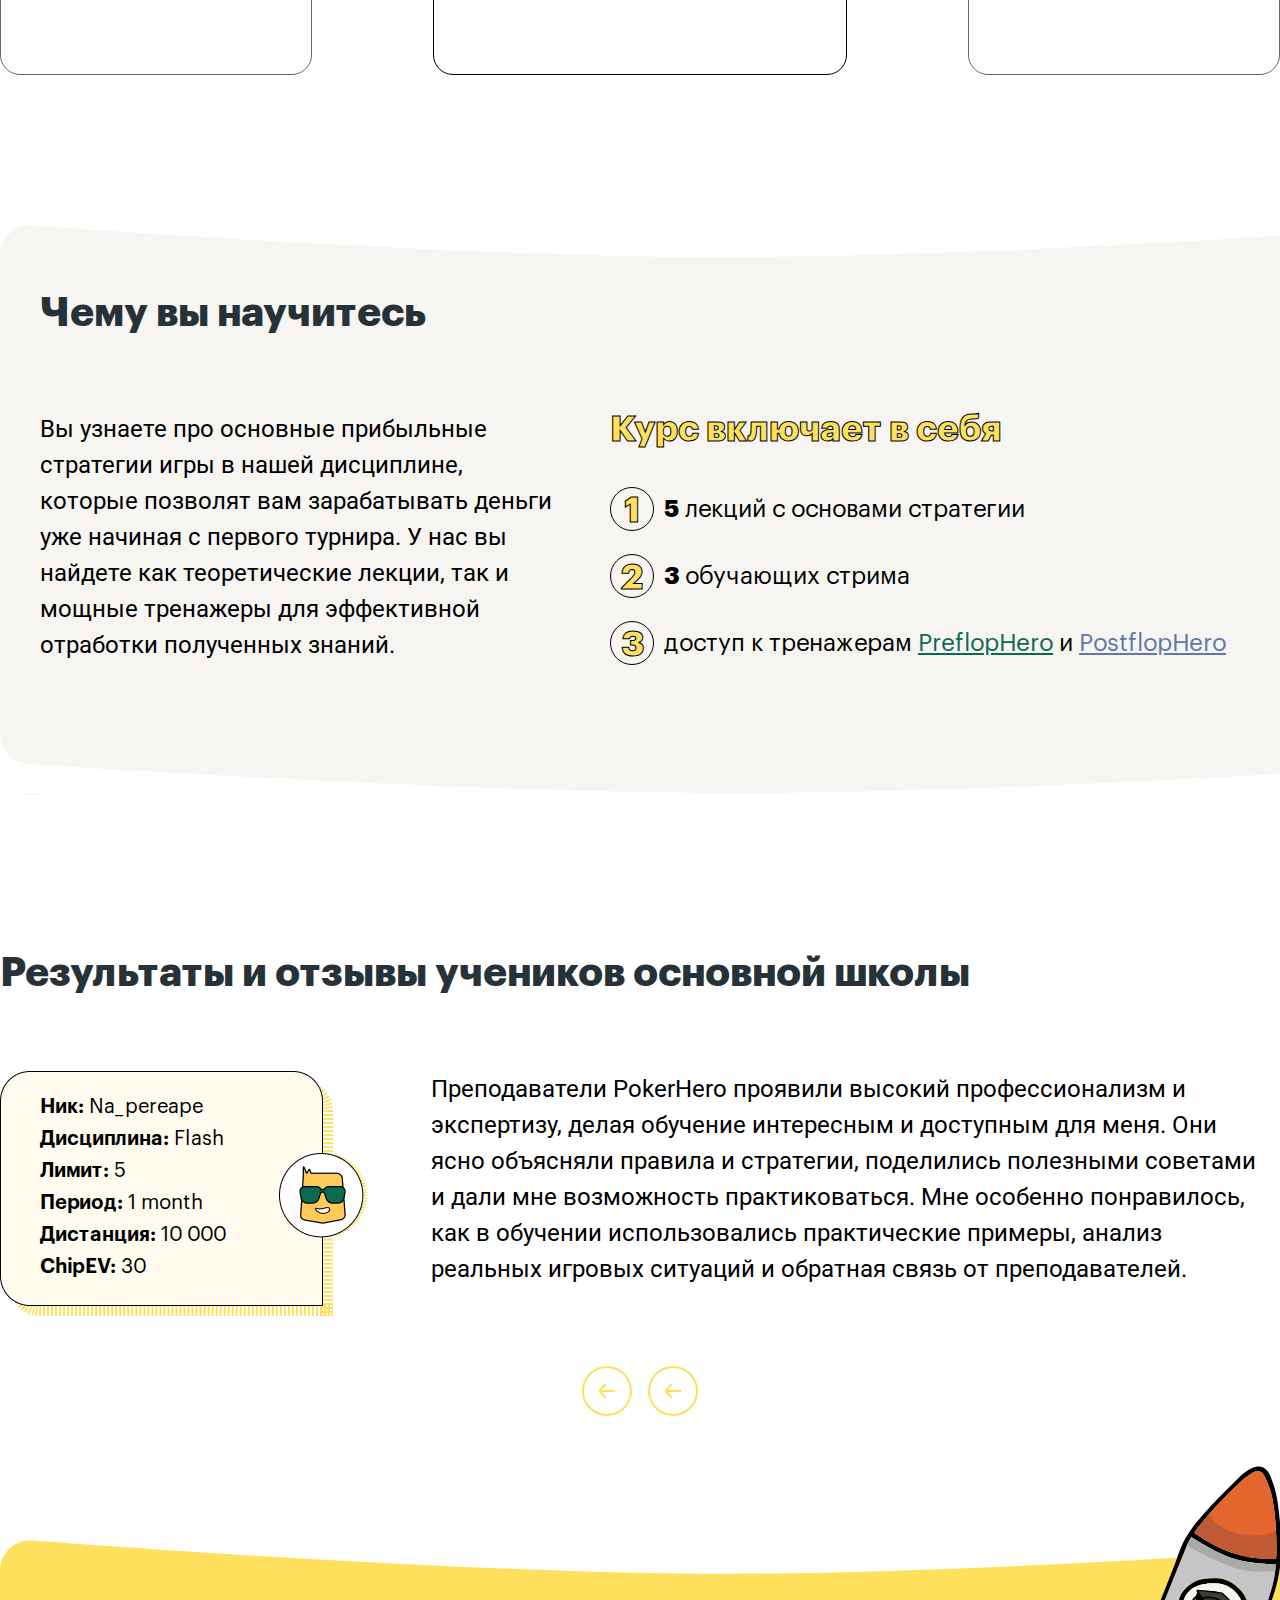
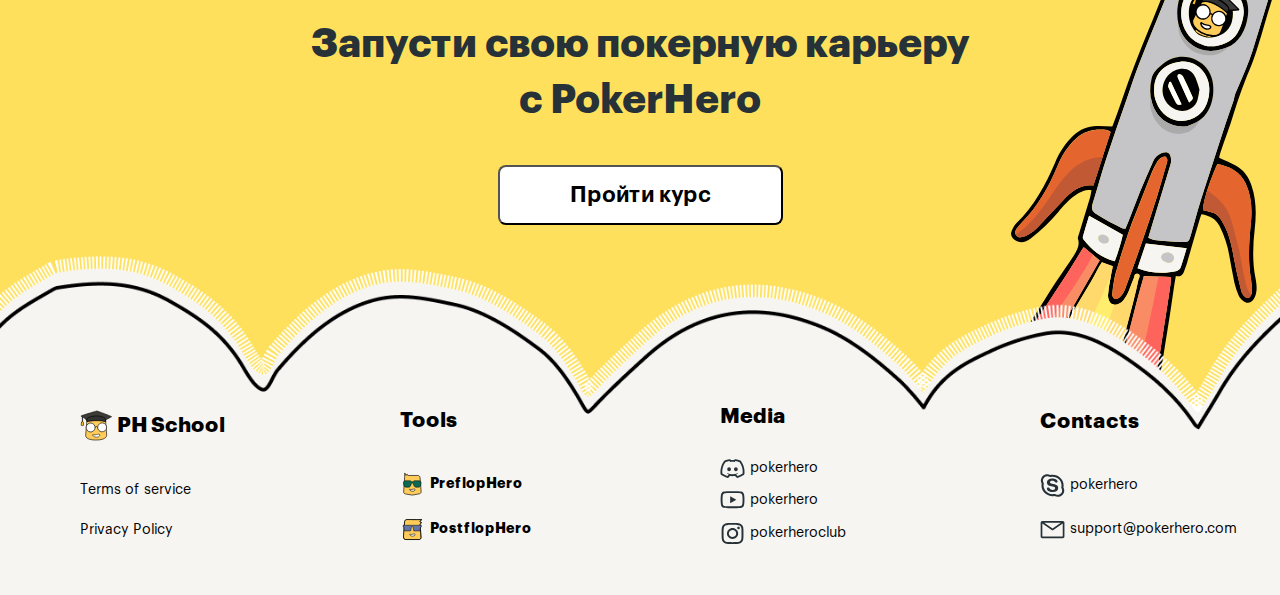
==== commit 45421286: "fixed mobile vers" ====
--- a/poker-sch/index.html
+++ b/poker-sch/index.html
@@ -261,6 +261,7 @@
         </section>
         <section class="footer">
             <img class="footer__bg" src="./img/bg/footer.png" alt="">
+            <img class="footer__bg__mobile" src="./img/bg/footer-mobile.png" alt="">
             <div class="footer__elem">
                 <div class="footer__elem__title">
                     <img src="./icons/logo.svg" alt="logo" class="footer__elem__title__img">
--- a/poker-sch/css/style.css
+++ b/poker-sch/css/style.css
@@ -17,6 +17,7 @@
     width: 1280px;
     margin: 0 auto;
     z-index: 0;
+    overflow: hidden;
 }
 button:hover{
     cursor: pointer;
@@ -107,7 +108,7 @@
     top: 42px;
     padding-top: 30px;
     text-align: center;
-    background-image: url("./img/cloud.svg");
+    background-image: url("../img/cloud.svg");
 }
 
 .header__side__man{
@@ -149,7 +150,7 @@
 .towho__text{
     width: 313px;
     height: 300px;
-    background-image: url('./img/Ellipse.svg');
+    background-image: url('../img/Ellipse.svg');
     position: relative;
     font-family: 'Roboto', sans-serif;
     line-height: 150%;
@@ -221,10 +222,10 @@
     font-size: 24px;
 }
 .about__cross__elem:first-child{
-    background-image: url("./img/cross-bg1.svg");
+    background-image: url("../img/cross-bg1.svg");
 }
 .about__cross__elem:last-child{
-    background-image: url("./img/cross-bg2.svg");
+    background-image: url("../img/cross-bg2.svg");
 }
 
 .coaches{
@@ -240,7 +241,7 @@
     text-align: center;
     left: 320px;
     top:-50px;
-    background-image: url("./img/coaches-bg.svg");
+    background-image: url("../img/coaches-bg.svg");
     background-repeat: no-repeat;
     width: 375px;
     height: 120px;
@@ -311,7 +312,7 @@
     display: block;
     height: 570px;
     margin-top: 150px;
-    background-image: url("./img/bg/plan.svg");
+    background-image: url("../img/bg/plan.svg");
     padding: 60px 40px;
 }
 .learn__bg__mobile{
@@ -416,7 +417,7 @@
     width: 367px;
     height: 245px;
     padding: 20px 40px;
-    background-image: url("./img/bg/card.png");
+    background-image: url("../img/bg/card.png");
 }
 .review__elem span{
     font-weight: 600;
@@ -438,21 +439,21 @@
 .prev{
     width: 50px;
     height: 50px;
-    background-image: url("./img/buttons/prev.svg");
+    background-image: url("../img/buttons/prev.svg");
     border:none;
     background-color: #fff;
 }
 .next{
     width: 50px;
     height: 50px;
-    background-image: url("./img/buttons/prev.svg");
+    background-image: url("../img/buttons/prev.svg");
     border:none;
     background-color: #fff;
 }
 
 .rocket{
     padding-top: 150px;
-    background-image: url("./img/bg/rocket.svg");
+    background-image: url("../img/bg/rocket.svg");
     background-position: 0 50px;
     background-repeat: no-repeat;
     height: 590px;
@@ -483,6 +484,9 @@
     top:-215px;
     left:0;
     z-index: 1;
+}
+.footer__bg__mobile{
+    display: none;
 }
 .footer__elem{
     width: 25%;
@@ -525,7 +529,6 @@
 @media (max-width: 479px){
     .container{
         width: 340px;
-        /* overflow: hidden; */
     }
     .title{
         font-size: 22px;
@@ -606,7 +609,7 @@
     .towho__text{
         width: 160px;
         height: 160px;
-        background-image: url('./img/ellipse-small.png');
+        background-image: url('../img/ellipse-small.png');
         background-size: 163px; z-index: 3;
         font-size: 13px;
         line-height: 130%;
@@ -730,7 +733,7 @@
         width: 250px;
         height: 213px;
         line-height: 150%;
-        background-image: url("./img/bg/card-mobile.png");
+        background-image: url("../img/bg/card-mobile.png");
         background-repeat: no-repeat;
         padding: 20px 25px;
 
@@ -755,7 +758,7 @@
         height: 35px;
         top: 27%;
         left: 0;
-        background-image: url("./img/buttons/prev-mobile.svg");
+        background-image: url("../img/buttons/prev-mobile.svg");
         background-repeat: no-repeat;
     }
     .next{
@@ -764,10 +767,50 @@
         height: 35px;
         top: 27%;
         right: 0;
-        background-image: url("./img/buttons/next-mobile.svg");
+        background-image: url("../img/buttons/next-mobile.svg");
         background-repeat: no-repeat;
     }
+    .rocket{
+        background-image: url("../img/bg/rocket-mobile.png");
+        justify-content: flex-start;
+        height: 390px;
+        padding-top: 60px;
+    }
+    .rocket button{
+        width: 198px;
+        font-size: 18px;
+    }
+    .rocket__title{
+        text-align: left;
+    }
     .footer{
+        flex-wrap: wrap;
+        row-gap: 10px;
+    }
+    .footer__bg{
         display: none;
     }
+    .footer__bg__mobile{
+        width: 100%;
+        position: absolute;
+        top:-215px;
+        left:0;
+        display: block;
+        width: 777px;
+        left:-310px;
+        top: -70px;
+        z-index: 1;
+    }
+    .footer__elem{
+        padding: 0;
+        gap: 15px;
+        width: 40%;
+    }
+    .footer__elem__title{
+        font-size: 13px;
+    }
+    .footer__elem__link{
+        font-size: 13px;
+    }
+    
 }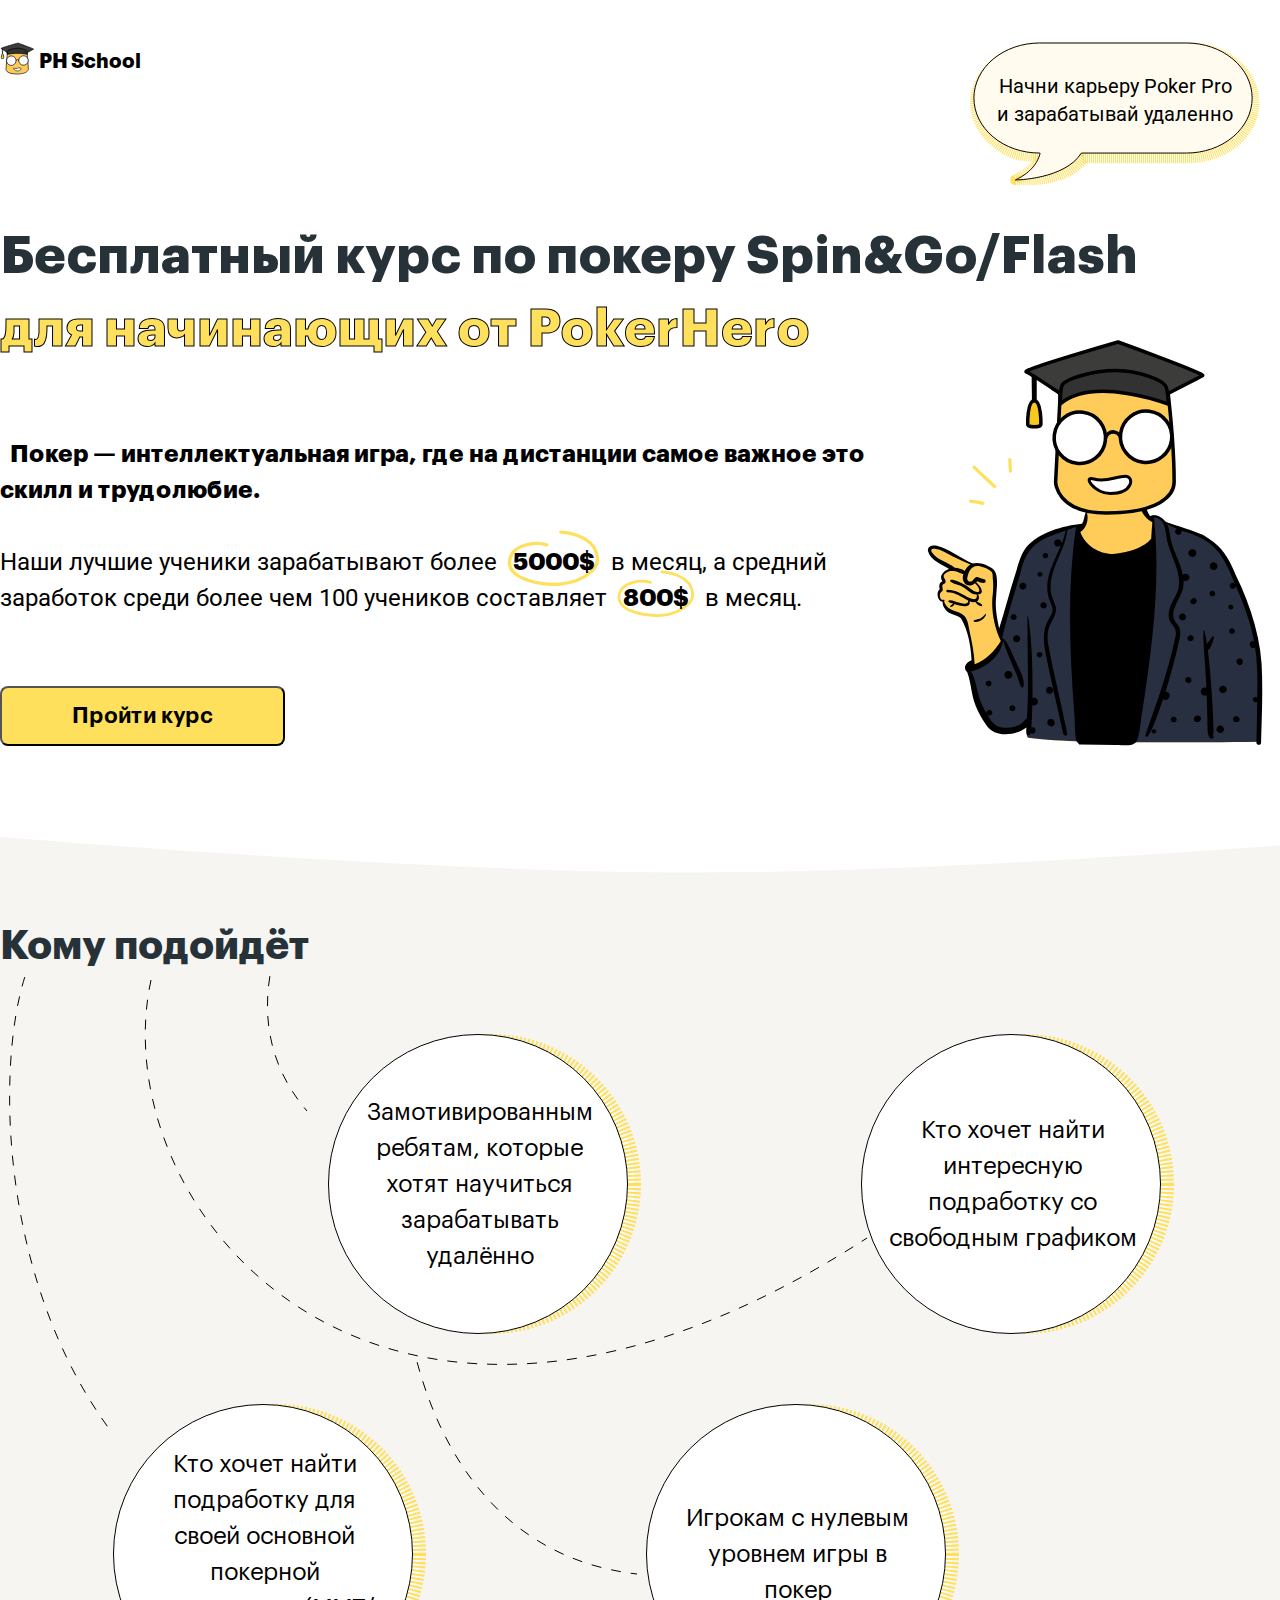
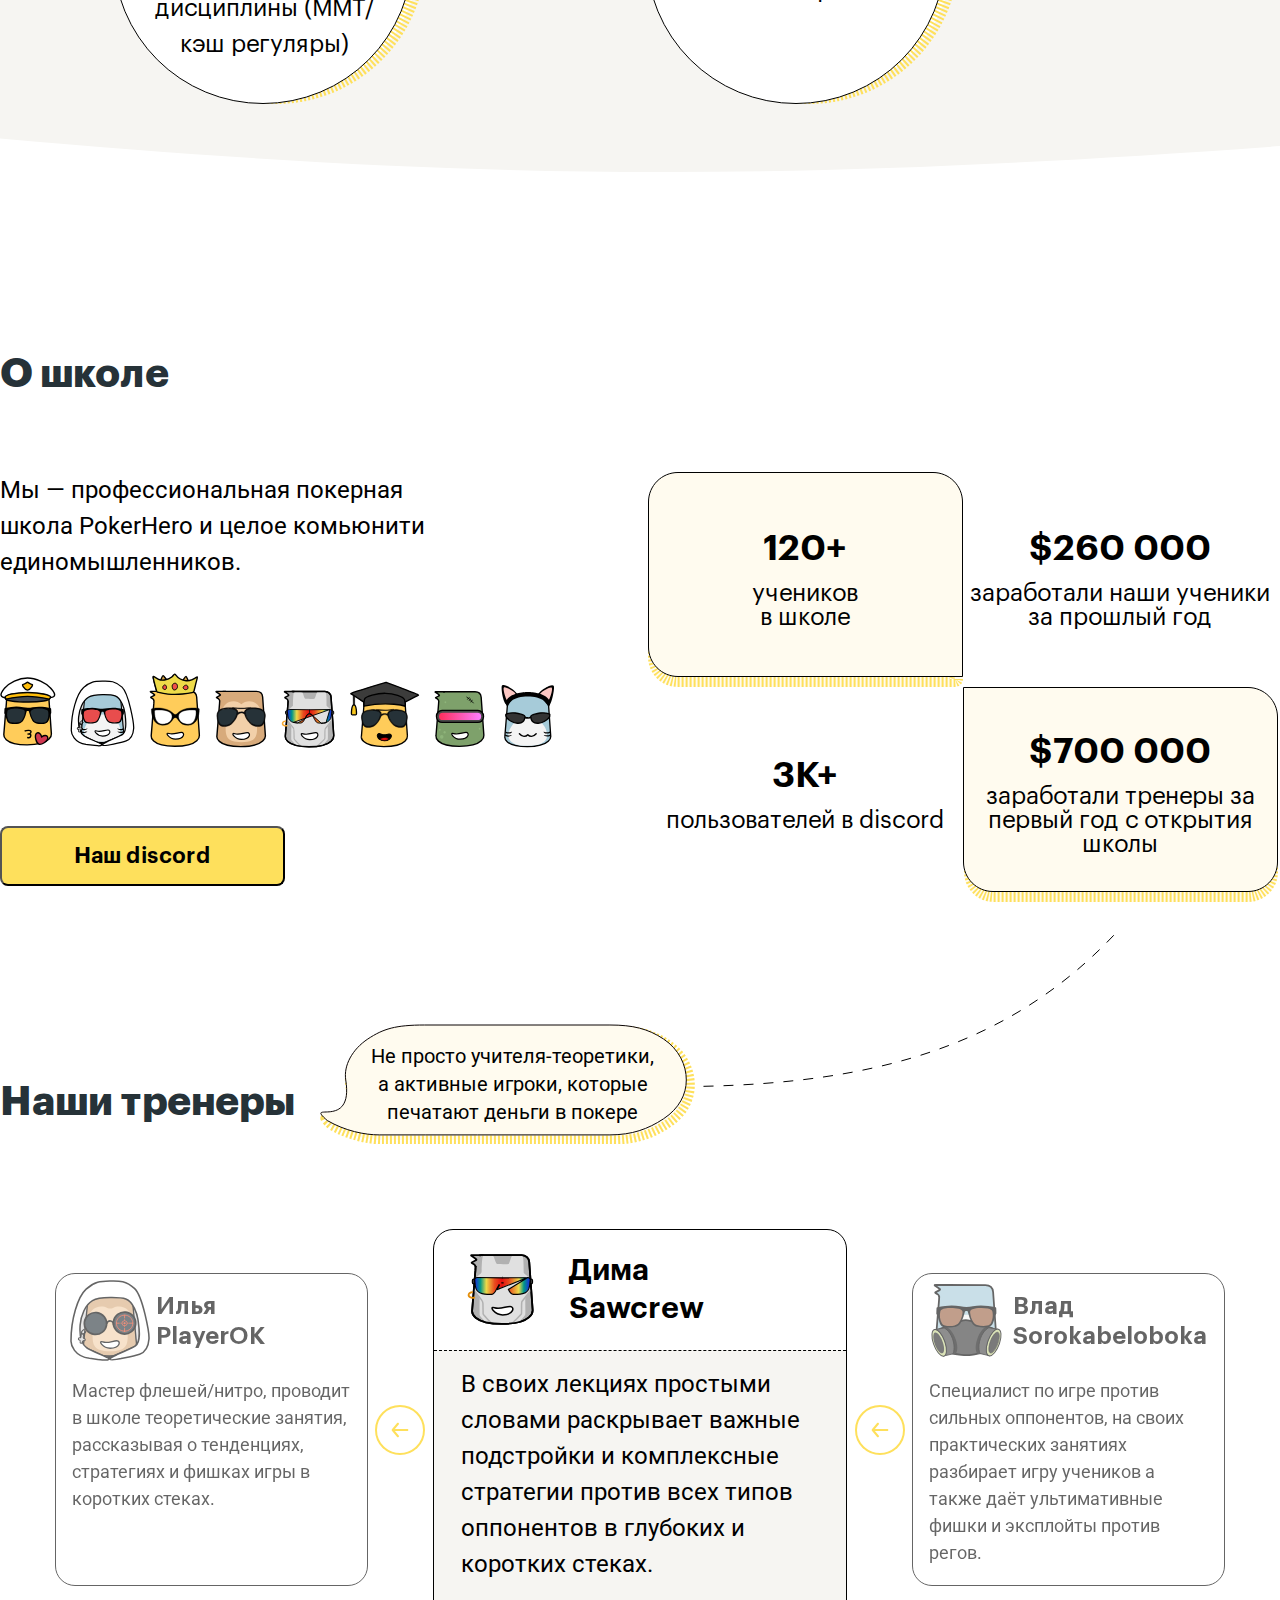
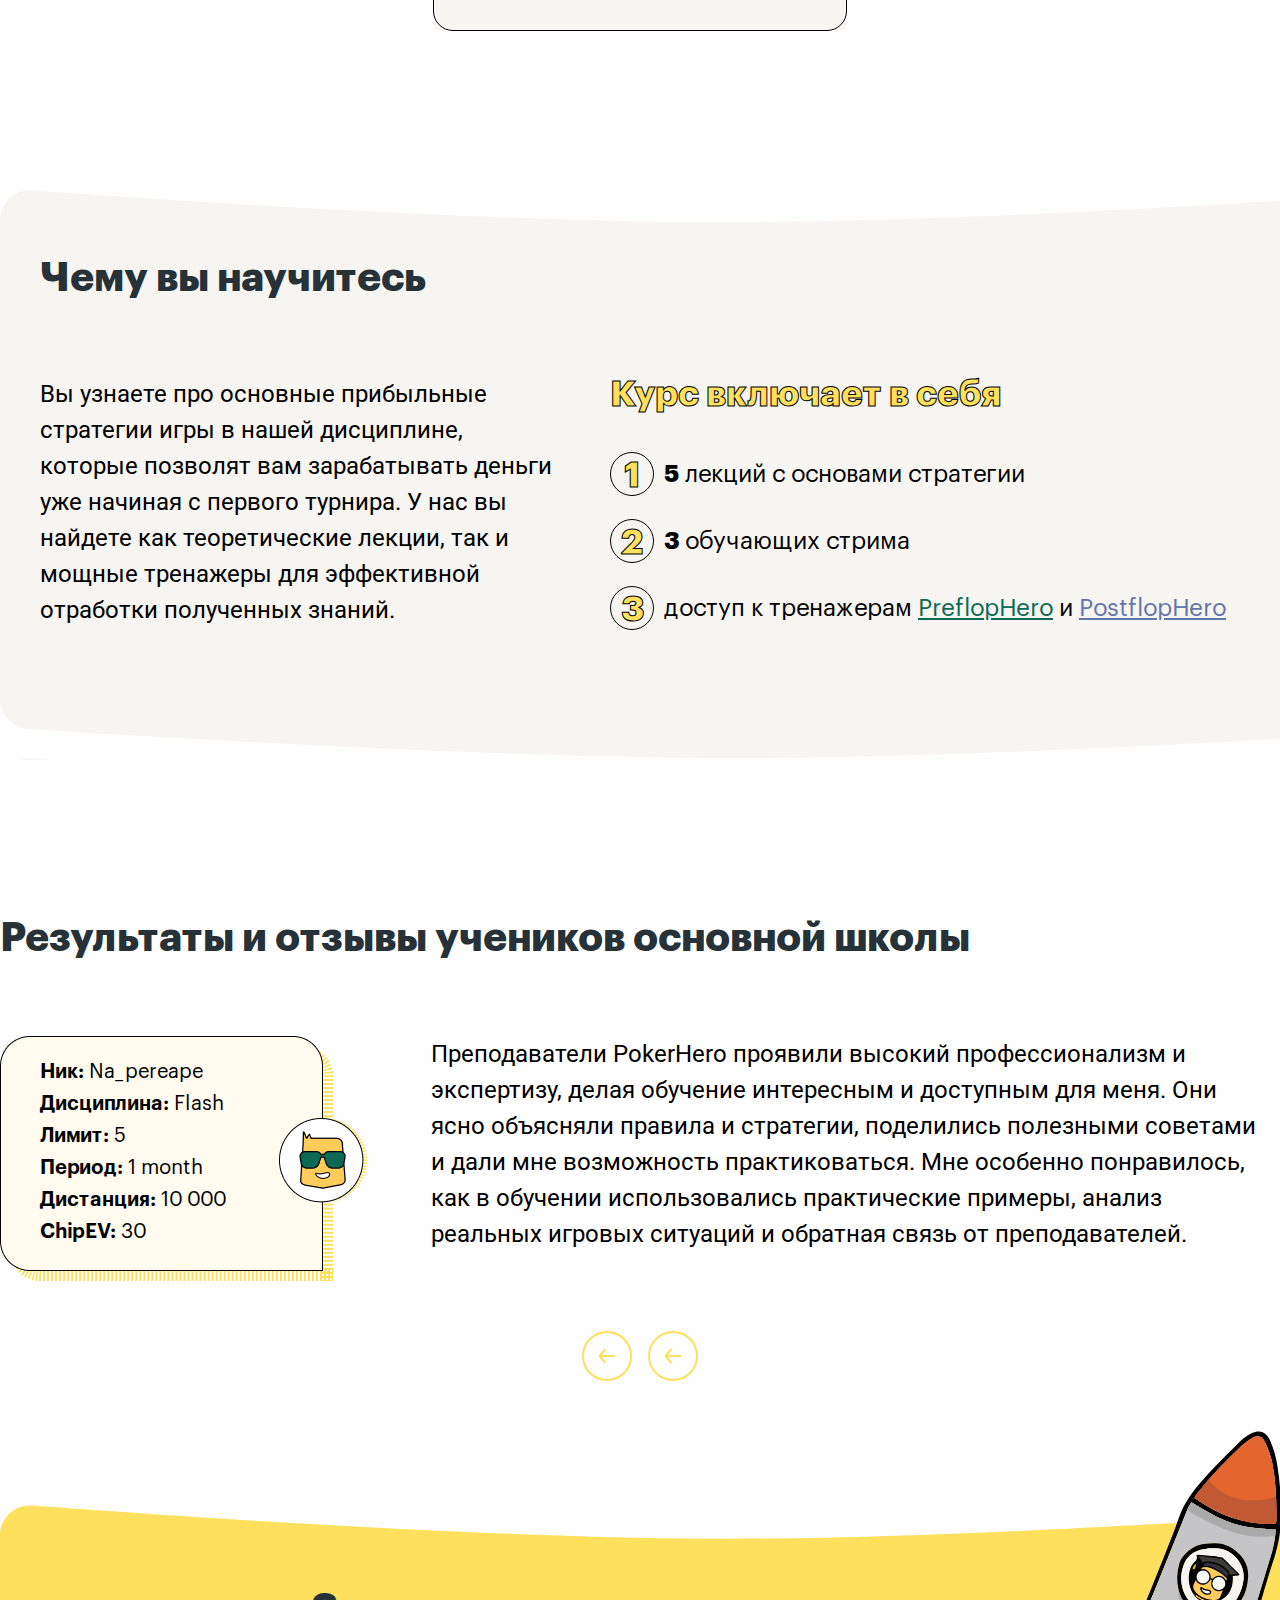
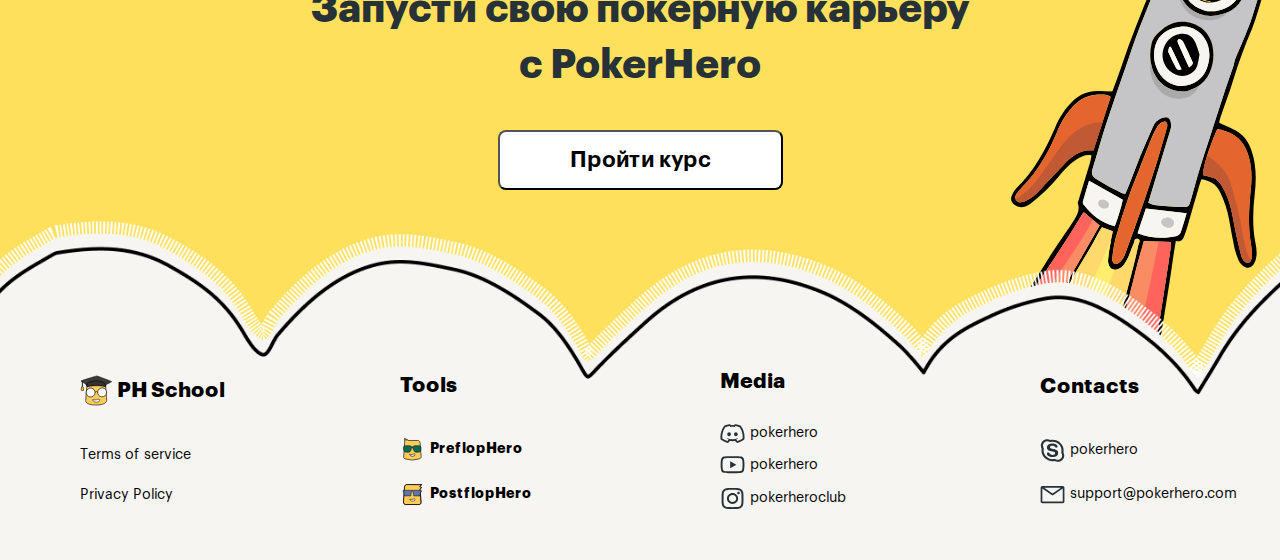
==== commit 88606138: "v0.66" ====
--- a/poker-sch/index.html
+++ b/poker-sch/index.html
@@ -94,88 +94,81 @@
             </div>
             <img src="./img/line.svg" alt="line" class="line">
 
+            <div class="coaches__cards">
+                
             <button class="prev" id="coachesPrev"></button>
             <button class="next" id="coachesNext"></button>
-            <div class="coaches__cards">
-                <div class="coaches__card hidden">
-                    <div class="coachess__card__img"></div>
-                    <div class="coachess__card__title">
+                <div class="coaches__card">
+                    <div class="coaches__card__title">
                         <div class="card__img"><img src="./img/coaches/gunpowder.svg" alt="Gunpowder"></div>
                         <p>Maкс<br>Gunpowder</p>
                     </div>
-                    <div class="coachess__card__descr">
+                    <div class="coaches__card__descr">
                         Мастер игры с любителями, в школе проводит обучающие стримы на которых раскрывает важнейшие аспекты эксплойтной игры.
                     </div>
                 </div>
-                <div class="coaches__card coaches__card_sidecard">
-                    <div class="coachess__card__img"></div>
-                    <div class="coachess__card__title">
+                <div class="coaches__card">
+                    <div class="coaches__card__title">
                         <div class="card__img"><img src="./img/coaches/playerok.svg" alt="playerOK"></div>
                         <p>Илья PlayerOK</p>
                     </div>
-                    <div class="coachess__card__descr">
+                    <div class="coaches__card__descr">
                         Мастер флешей/нитро, проводит в школе теоретические занятия, рассказывая о тенденциях, стратегиях и фишках игры в коротких стеках. 
                     </div>
                 </div>
 
                 <div class="coaches__card coaches__card_main">
-                    <div class="coachess__card__img"></div>
-                    <div class="coachess__card__title">
+                    <div class="coaches__card__title">
                         <div class="card__img"><img src="./img/coaches/sawcrew.svg" alt="Sawcrew"></div>
                         <p>Дима<br>Sawcrew</p>
                     </div>
-                    <div class="coachess__card__descr">
+                    <div class="coaches__card__descr">
                         В своих лекциях простыми словами раскрывает важные подстройки и комплексные стратегии против всех типов оппонентов в глубоких и коротких стеках. 
                     </div>
                 </div>
 
-                <div class="coaches__card coaches__card_sidecard">
-                    <div class="coachess__card__img"></div>
-                    <div class="coachess__card__title">
+                <div class="coaches__card">
+                    <div class="coaches__card__title">
                         <div class="card__img"><img src="./img/coaches/sorokabeloboka.svg" alt="Sorokabeloboka"></div>
                         <p>Влад<br>Sorokabeloboka</p>
                     </div>
-                    <div class="coachess__card__descr">
+                    <div class="coaches__card__descr">
                         Специалист по игре против сильных оппонентов, на своих практических занятиях разбирает игру учеников а также даёт ультимативные фишки и эксплойты против регов.
                     </div>
                 </div>
-                <div class="coaches__card hidden">
-                    <div class="coachess__card__img"></div>
-                    <div class="coachess__card__title">
+                <div class="coaches__card">
+                    <div class="coaches__card__title">
                         <div class="card__img"><img src="./img/coaches/gunpowder.svg" alt="Gunpowder"></div>
                         <p>Maкс<br>Gunpowder</p>
                     </div>
-                    <div class="coachess__card__descr">
+                    <div class="coaches__card__descr">
                         Мастер игры с любителями, в школе проводит обучающие стримы на которых раскрывает важнейшие аспекты эксплойтной игры.
                     </div>
                 </div>
-                <div class="coaches__card hidden">
-                    <div class="coachess__card__img"></div>
-                    <div class="coachess__card__title">
+                <div class="coaches__card">
+                    <div class="coaches__card__title">
                         <div class="card__img"><img src="./img/coaches/belyi.svg" alt="Belyi"></div>
                         <p>Серега<br>Belyi</p>
                     </div>
-                    <div class="coachess__card__descr">
+                    <div class="coaches__card__descr">
                         Топ гриндер нитро на Winamax, проводит обучающие стримы для игроков низких и средних лимитов.
                     </div>
                 </div>
-                <div class="coaches__card hidden">
-                    <div class="coachess__card__img"></div>
-                    <div class="coachess__card__title">
+                <div class="coaches__card">
+                    <div class="coaches__card__title">
                         <div class="card__img"><img src="./img/coaches/svalse.svg" alt="Svalse"></div>
                         <p>Саша<br>Svalse</p>
                     </div>
-                    <div class="coachess__card__descr">
+                    <div class="coaches__card__descr">
                         Бывший ученик школы, ставший полноценным тренером. Проводит разборы баз для учеников а также практические занятия. 
                     </div>
                 </div>
-                <div class="coaches__card hidden">
-                    <div class="coachess__card__img"></div>
-                    <div class="coachess__card__title">
+                <div class="coaches__card">
+                    <div class="coaches__card__title">
                         <div class="card__img"><img src="./img/coaches/dirtyflavor.svg" alt="DirtyFlavor"></div>
                         <p>Вова<br>DirtyFlavor</p>
                     </div>
-                    <div class="coachess__card__descr">
+                    <div class="coaches__card__descr">
                         Бывший ученик школы, ставший полноценным тренером. Проводит разборы баз для учеников а также практические занятия. 
                     </div>
                 </div>
--- a/poker-sch/css/style.css
+++ b/poker-sch/css/style.css
@@ -256,40 +256,84 @@
 }
 .coaches__cards{
     margin-top: 90px;
-    display: grid;
-    grid-template-columns: 312px 414px 312px;
-    justify-content: space-between;
+    display: flex;
+    justify-content: center;
+    height: 420px;
+    position: relative;
+    align-items: center;
 }
 
 .coaches__card{
+    display: none;
     width: 100%;
     height: 402px;
     border: 1px solid;
     border-radius: 20px;
-}
-
-.sidecard .card__img{
-    width: 75px;
-    height: 75px;
-}
-.sidecard img{
-    width: 55px;
-}
-.coachess__card__title{
+    transition: all 0.1s;
+    flex-wrap: wrap;
+    justify-content: flex-start;
+}
+
+.coaches__card_main{
+    display: flex;
+    width: 414px;
+}
+.coaches__card_main .coaches__card__descr{
+    height: 70%;
+    border-top: 1px dashed black;
+    background-color: #F6F5F2;
+    font-family: 'Roboto', sans-serif;
+    line-height: 150%;
+    font-size: 24px;
+    padding: 15px 27px;
+    z-index: -1;
+}
+.coaches__card__title{
     font-size: 30px;
     line-height: 125%;
     font-weight: 600;
     width: 70%;
+    height: 30%;
     display: flex;
     align-items: center;
-    padding: 16px;
+    margin-left: 16px;
     gap: 19px;
 }
 
+.coaches__cards button{
+    position: absolute;
+}
+.prev{
+    left: 375px
+}
+.next{
+    right: 375px;
+}
 .coaches__card_sidecard{
+    position: absolute;
     opacity: 0.6;
-}
-.coaches__card_sidecard .coachess__card__title{
+    display: flex;
+    width: 313px;
+    height: 313px;
+}
+
+.coaches__card_sidecard .coaches__card__descr{
+    height: 70%;
+    /* background-color: #F6F5F2; */
+    font-family: 'Roboto', sans-serif;
+    line-height: 150%;
+    font-size: 18px;
+    padding: 10px 16px;
+
+}
+.coach_left{
+    left: 55px;
+}
+.coach_right{
+    right: 55px;
+}
+.coaches__card_sidecard .coaches__card__title{
+    font-size: 24px;
     gap:9px;
 }
 .coaches__card_sidecard .card__img{
@@ -676,7 +720,42 @@
     .about__cross__elem_descr{
         font-size: 15px;
     }
+    .coaches{
+        margin-top: 122px;
+    }
+    .coaches__cards{
+        height: auto;
+        margin-top: 30px;
+    }
+    .coaches__card{
+        width: 240px;
+        height: 220px;
+    }
+    .coaches__card__title{
+        font-size: 17px;
+    }
+    .coaches__card .card__img{
+        width: 50px;
+        height: 50px;
+    }
+    .coaches__card .coaches__card__descr{
+        font-size: 14px;
+        line-height: 120%;
+    }
+
     .coaches__descr{
+        background: none;
+        padding-left:0px;
+        position: relative;
+        justify-content: flex-start;
+        text-align: left;
+        left: 0;
+        top: 0; 
+        width: 100%;
+        line-height: 130%;
+        font-size: 16px;
+    }
+    .coaches__descr br{
         display: none;
     }
     .coaches__card_sidecard{
@@ -785,7 +864,7 @@
     }
     .footer{
         flex-wrap: wrap;
-        row-gap: 10px;
+        row-gap: 10px   ;
     }
     .footer__bg{
         display: none;
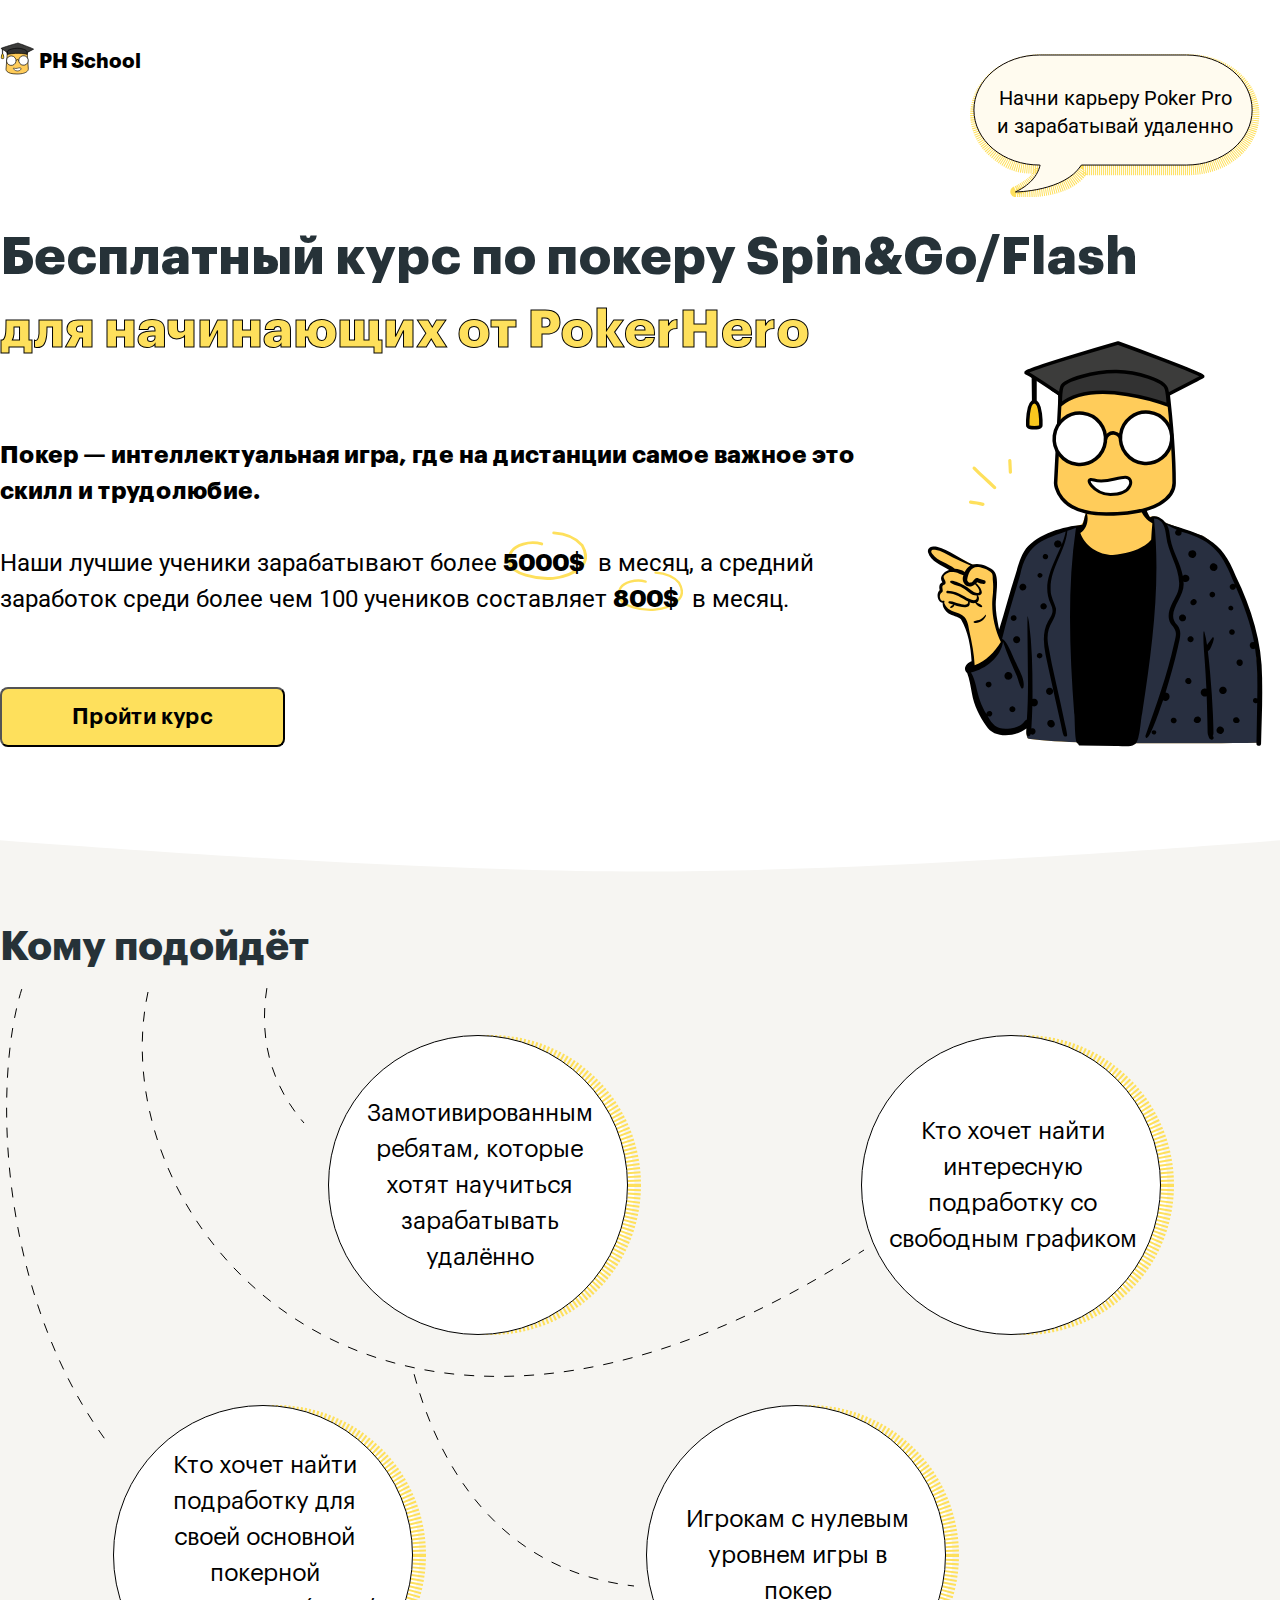
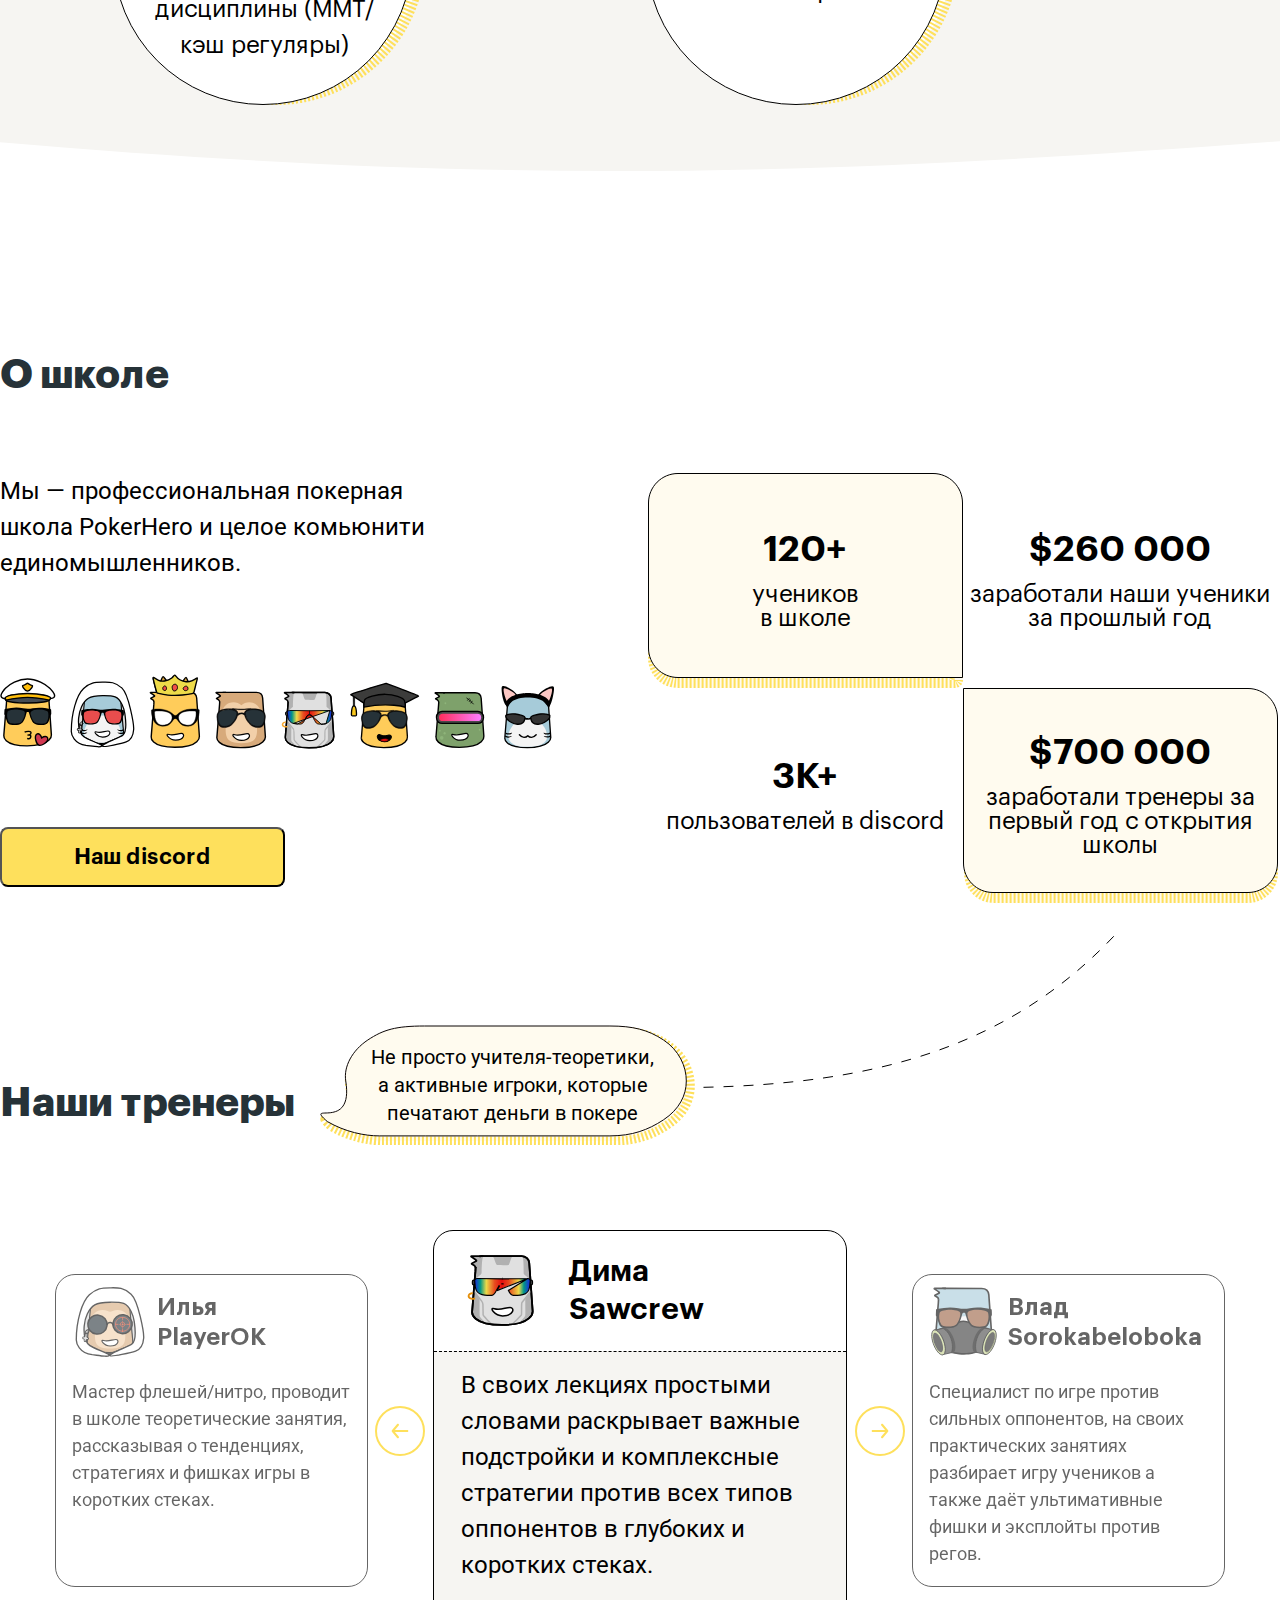
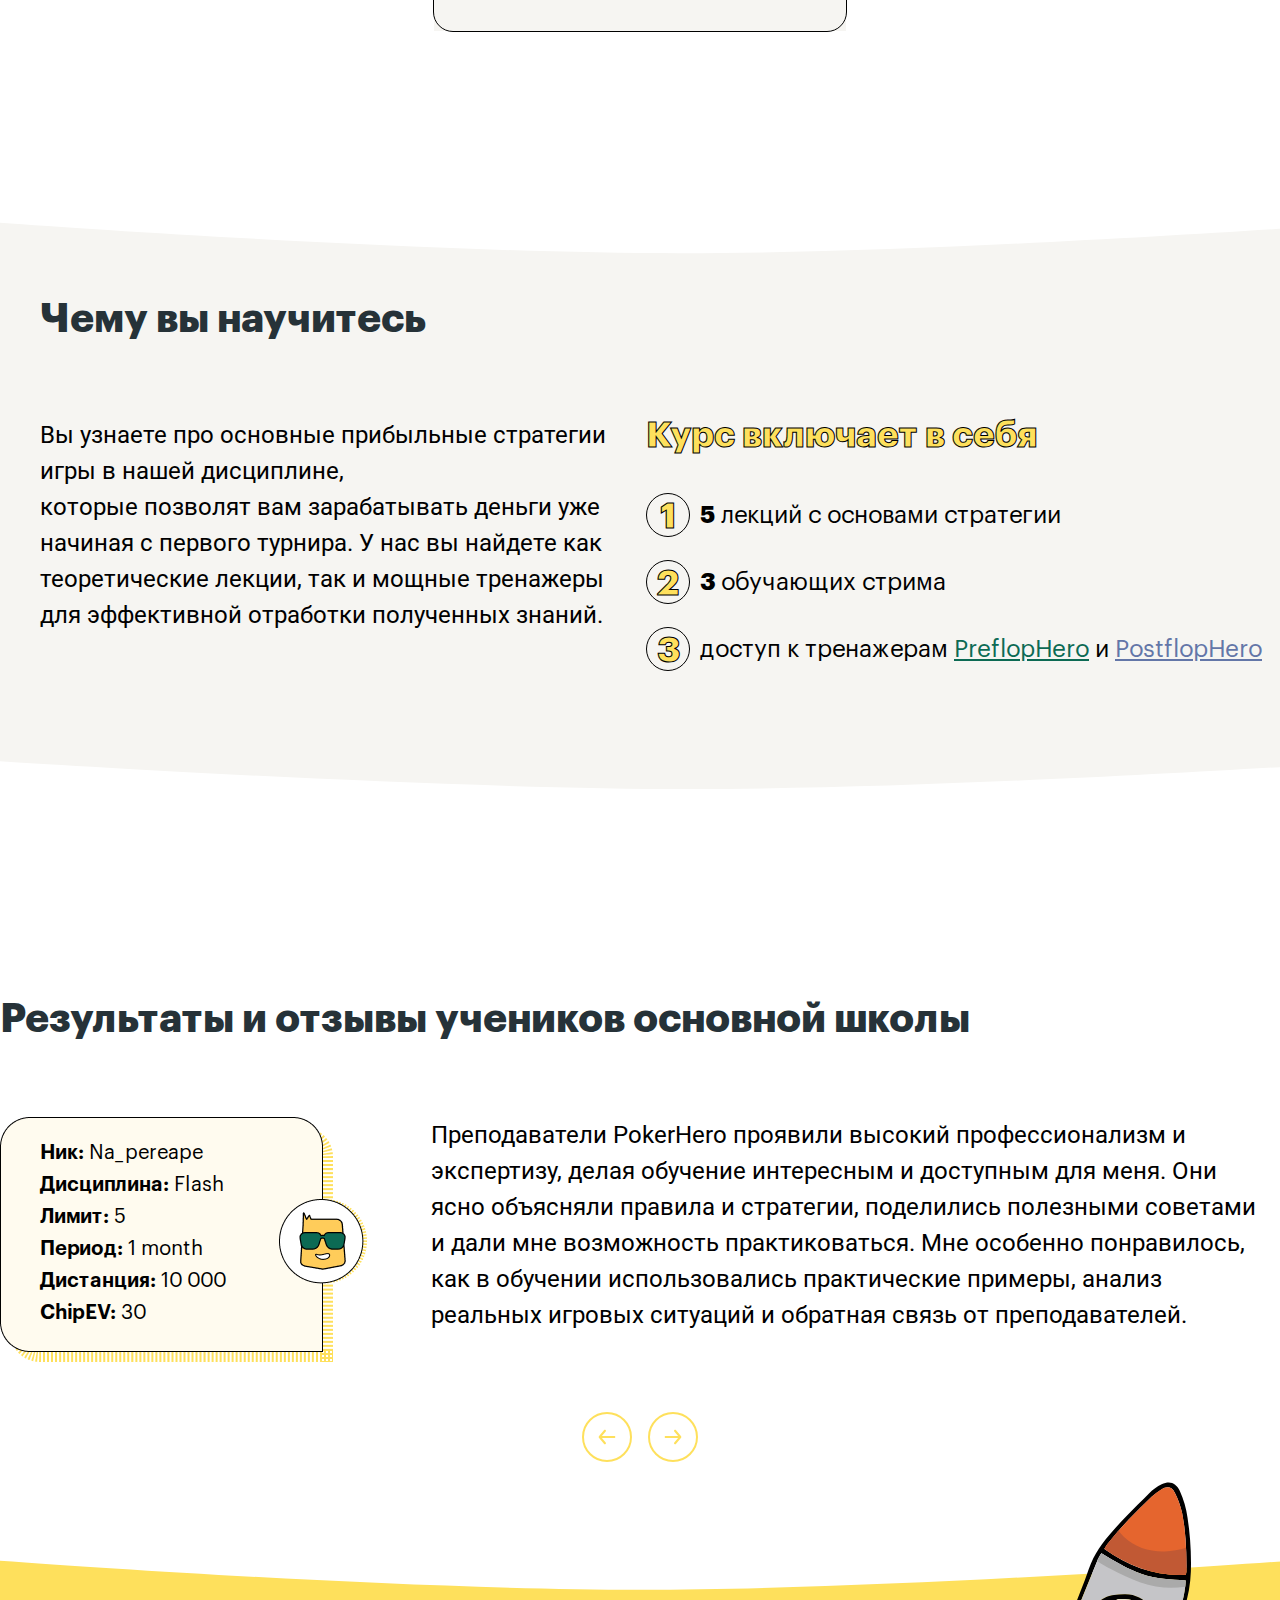
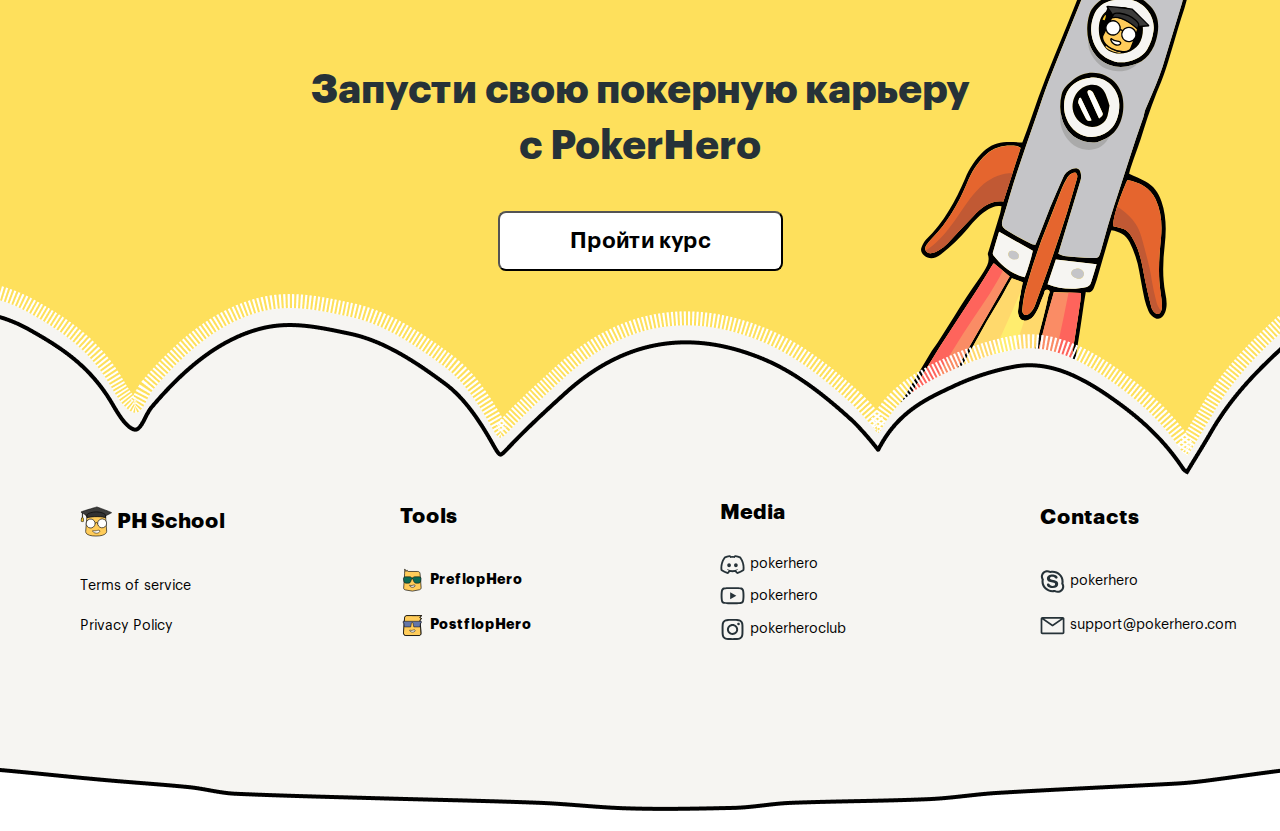
==== commit 522e24cb: "v0.7" ====
--- a/poker-sch/index.html
+++ b/poker-sch/index.html
@@ -9,86 +9,87 @@
     <link rel="preconnect" href="https://fonts.gstatic.com" crossorigin>
     <link href="https://fonts.googleapis.com/css2?family=Roboto&display=swap" rel="stylesheet">
     <link rel="stylesheet" href="css/style.css">
-    <link
-    rel="stylesheet"
-    href="https://cdn.jsdelivr.net/npm/swiper@8/swiper-bundle.min.css"
-  />
-  <script src="https://cdn.jsdelivr.net/npm/swiper@8/swiper-bundle.min.js"></script>
-    <title>SpinLead</title>
+    <title>PH School</title>
 </head>
 <body>
-    <div class="container">
+    <!-- <div class="container__mobile"> -->
         <section class="header">
-            <div class="header__logo"><img src="./icons/logo.svg" alt="ph-logo"><div class="header__logo__text">PH School</div></div>
-            <div class="header__title">Бесплатный курс по покеру Spin&Go/Flash</div>
-            <div class="header__title header__title__yellow">для начинающих от PokerHero</div>
-            <div class="header__side__man_mobile"><img src="./img/man-mobile.svg" alt="man"></div>
-            <div class="header__side__text">
-                Начни карьеру Poker Pro</br> и зарабатывай удаленно
-            </div>
-            <div class="header__descr"><span class="header__descr__add">Покер — интеллектуальная игра, где на дистанции самое важное это скилл и трудолюбие.</br></br></span>
-                Наши лучшие ученики зарабатывают более
-                <span class="money5000"><img src="./img/round.svg" alt="" class="round">5000$</span>
-                в месяц, 
-             a средний заработок среди более чем 100 учеников составляет
-             <span class="money800"><img src="./img/round.svg" alt="" class="round800">800$</span> в месяц. </div>
-             <button class="header__button long">Пройти курс</button>
-            <div class="header__side__man"><img src="./img/man.svg" alt="man"></div>
-            
-
+            <div class="container">
+                <div class="header__logo"><img src="./icons/logo.svg" alt="ph-logo"><div class="header__logo__text">PH School</div></div>
+                <div class="header__title">Бесплатный курс по покеру Spin&Go/Flash</div>
+                <div class="header__title header__title__yellow">для начинающих от PokerHero</div>
+                <div class="header__side__man_mobile"><img src="./img/man-mobile.svg" alt="man"></div>
+                <div class="header__side__text">
+                    Начни карьеру Poker Pro</br> и зарабатывай удаленно
+                </div>
+                <div class="header__descr"><span class="header__descr__add">Покер — интеллектуальная игра, где на дистанции самое важное это скилл и трудолюбие.</span></br></br>
+                    Наши лучшие ученики зарабатывают более
+                    <span class="money5000"><img src="./img/round.svg" alt="" class="round">5000$</span>
+                    в месяц, 
+                 a средний заработок среди более чем 100 учеников составляет
+                 <span class="money800"><img src="./img/round.svg" alt="" class="round800">800$</span> в месяц. </div>
+                 <button class="header__button long">Пройти курс</button>
+                <div class="header__side__man"><img src="./img/man.svg" alt="man"></div>
+            </div>
         </section>
         <section class="towho">
-            <div class="towho__title title">Кому подойдёт</div>
-            <div class="towho__container">
-                <div class="towho__text">
-                    <p>Замотивированным <br class="mobile__breakers">ребятам, которые
-                        <br class="mobile__breakers">
-                        хотят научиться <br class="mobile__breakers"> зарабатывать <br class="mobile__breakers">удалённо</p>  
-                </div>
-                <div class="towho__text">
-                    <p>Кто хочет найти интересную подработку со свободным графиком</p>
-                </div>
-                <div class="towho__text">
-                    <p>Кто хочет найти<br class="mobile__breakers">
-                        подработку для своей основной покерной дисциплины (MMT/<br class="mobile__breakers">кэш регуляры)</p>
-                </div>
-                <div class="towho__text">
-                    <p>Игрокам с нулевым уровнем игры в покер</p>
-                </div>
-                <img src="./img/towho-bg1.svg" alt="" class="towho__bg">
-                <img src="./img/bg/towho-bg-mobile.svg" alt="" class="towho__bg_mobile">
+            <div class="container">
+                <div class="towho__title title">Кому подойдёт</div>
+                <div class="towho__container">
+                    <div class="towho__text">
+                        <p>Замотивированным <br class="mobile__breakers">ребятам, которые
+                            <br class="mobile__breakers">
+                            хотят научиться <br class="mobile__breakers"> зарабатывать <br class="mobile__breakers">удалённо</p>  
+                    </div>
+                    <div class="towho__text">
+                        <p>Кто хочет найти интересную подработку со свободным графиком</p>
+                    </div>
+                    <div class="towho__text">
+                        <p>Кто хочет найти<br class="mobile__breakers">
+                            подработку для своей основной покерной дисциплины (MMT/<br class="mobile__breakers">кэш регуляры)</p>
+                    </div>
+                    <div class="towho__text">
+                        <p>Игрокам с нулевым уровнем игры в покер</p>
+                    </div>
+                    <img src="./img/bg/towho-lines.svg" alt="" class="towho__lines">
+                    <img src="./img/bg/towho-bg.svg" alt="" class="towho__bg">
+                    <img src="./img/bg/towho-bg-mobile.svg" alt="" class="towho__bg_mobile">
+                </div>
             </div>
         </section>
         <section class="about">
-            <div class="about__title title">О школе</div>
-            <div class="about__wrapper">
-                <div class="about__container__left">
-                    <div class="about__descr">Мы — профессиональная покерная школа PokerHero и целое комьюнити единомышленников. </div>
-                    <img src="./img/photos.svg" alt="photos">
-                    <button class="about__button long">Наш discord</button>
-                </div>
-                <div class="about__cross">
-                    <div class="about__cross__elem">
-                        <div class="about__cross__elem_title">120+</div>
-                        <div class="about__cross__elem_descr"><p>учеников<br>в школе</p></div>
-                    </div>
-                    <div class="about__cross__elem">
-                        <div class="about__cross__elem_title">$260 000</div>
-                        <div class="about__cross__elem_descr"><p>заработали наши ученики за прошлый год</p></div>
-                    </div>
-                    <div class="about__cross__elem">
-                        <div class="about__cross__elem_title">3К+</div>
-                        <div class="about__cross__elem_descr"><p>пользователей в discord</p></div>
-                    </div>
-                    <div class="about__cross__elem">
-                        <div class="about__cross__elem_title">$700 000</div>
-                        <div class="about__cross__elem_descr"><p>заработали тренеры за первый год с открытия школы</p></div>
+            <div class="container">
+                <div class="about__title title">О школе</div>
+                <div class="about__wrapper">
+                    <div class="about__container__left">
+                        <div class="about__descr">Мы — профессиональная покерная школа PokerHero и целое комьюнити единомышленников. </div>
+                        <img src="./img/photos.svg" alt="photos">
+                        <button class="about__button long">Наш discord</button>
+                    </div>
+                    <div class="about__cross">
+                        <div class="about__cross__elem">
+                            <div class="about__cross__elem_title">120+</div>
+                            <div class="about__cross__elem_descr"><p>учеников<br>в школе</p></div>
+                        </div>
+                        <div class="about__cross__elem">
+                            <div class="about__cross__elem_title">$260 000</div>
+                            <div class="about__cross__elem_descr"><p>заработали наши ученики за прошлый год</p></div>
+                        </div>
+                        <div class="about__cross__elem">
+                            <div class="about__cross__elem_title">3К+</div>
+                            <div class="about__cross__elem_descr"><p>пользователей в discord</p></div>
+                        </div>
+                        <div class="about__cross__elem">
+                            <div class="about__cross__elem_title">$700 000</div>
+                            <div class="about__cross__elem_descr"><p>заработали тренеры за первый год с открытия школы</p></div>
+                        </div>
                     </div>
                 </div>
             </div>
         </section>
         <section class="coaches">
-            <div class="coaches__title title">Наши тренеры</div>
+            <div class="container">
+                <div class="coaches__title title">Наши тренеры</div>
             <div class="coaches__descr">Не просто учителя-теоретики,<br>
                 а активные игроки, которые<br>печатают деньги в покере
             </div>
@@ -173,88 +174,101 @@
                     </div>
                 </div>
             </div>
+            </div>
         </section>
         <seaction class="learn">
-            <img src="./img/bg/plan-mobile.svg" alt="bg" class="learn__bg__mobile">
-            <div class="learn__title title">Чему вы научитесь</div>
-            <div class="learn__container">
-                <div class="learn__descr">Вы узнаете про основные прибыльные стратегии игры в нашей дисциплине,<br>
-                    которые позволят вам зарабатывать деньги уже начиная с первого турнира. У нас вы найдете как теоретические лекции, так и мощные тренажеры для эффективной отработки полученных знаний.</div>
-                <div class="learn__incl">
-                    <div class="learn__incl__title">
-                        Курс включает в себя
-                    </div>
-                    <ol>
-                        <li class="learn__incl__elem">
-                            <p><span>5</span> лекций с основами стратегии</p>
-                        </li>
-                        <li class="learn__incl__elem">
-                            <p><span>3</span> обучающих стрима</p>
-                        </li>
-                        <li class="learn__incl__elem">
-                            <p>доступ к тренажерам <a href="#" class="preflop"><br class="mobile__breakers">PreflopHero</a> и <a href="#" class="postflop">PostflopHero</a></p>
-                        </li>
-                    </ol>
-
-                </div>
-            </div>
+            <div class="container">                    
+                <img src="./img/bg/plan.svg" alt="" class="learn__bg">
+                <img src="./img/bg/plan-mobile.svg" alt="bg" class="learn__bg__mobile">
+                <div class="learn__title title">Чему вы научитесь</div>
+                <div class="learn__container">
+                    <div class="learn__descr">Вы узнаете про основные прибыльные стратегии игры в нашей дисциплине,<br>
+                        которые позволят вам зарабатывать деньги уже начиная с первого турнира. У нас вы найдете как теоретические лекции, так и мощные тренажеры для эффективной отработки полученных знаний.</div>
+                    <div class="learn__incl">
+                        <div class="learn__incl__title">
+                            Курс включает в себя
+                        </div>
+                        <ol>
+                            <li class="learn__incl__elem">
+                                <p><span>5</span> лекций с основами стратегии</p>
+                            </li>
+                            <li class="learn__incl__elem">
+                                <p><span>3</span> обучающих стрима</p>
+                            </li>
+                            <li class="learn__incl__elem">
+                                <p>доступ к тренажерам <a href="https://preflophero.com/" class="preflop"><br class="mobile__breakers">PreflopHero</a> и <a href="https://app.postflophero.com/" class="postflop">PostflopHero</a></p>
+                            </li>
+                        </ol>
+                    </div>
+                </div>
+            </div>
+
         </seaction>
         <section class="review">
-            <div class="review__title title">Результаты и отзывы учеников основной школы</div>
-            <div class="review__container">
-                <div class="review__elem">                
-                    <div class="review__card">
-                        <span>Ник:</span> ALEX Mangust<br>
+            <div class="container">
+                <div class="review__title title">Результаты и отзывы учеников основной школы</div>
+                <div class="review__container">
+                    <div class="review__elem">                
+                        <div class="review__card">
+                            <span>Ник:</span> ALEX Mangust<br>
+                            <span>Дисциплина:</span> Flash<br>
+                            <span>Лимит:</span> 5<br>
+                            <span>Период:</span> 1 month<br>
+                            <span>Дистанция:</span> 10 000<br>
+                            <span>ChipEV:</span> 30
+                            </div>
+                        <div class="review__descr">Преподаватели PokerHero проявили высокий профессионализм и экспертизу, делая обучение интересным и доступным для меня. Они ясно объясняли правила и стратегии, поделились полезными советами и дали мне возможность практиковаться.
+                            Мне особенно понравилось, как в обучении использовались практические примеры, анализ реальных игровых ситуаций и обратная связь от преподавателей.
+                        </div>
+                    </div>
+                    <div class="review__elem review__elem_main">                
+                        <div class="review__card">
+                        <span>Ник:</span> Na_pereape<br>
                         <span>Дисциплина:</span> Flash<br>
                         <span>Лимит:</span> 5<br>
                         <span>Период:</span> 1 month<br>
                         <span>Дистанция:</span> 10 000<br>
                         <span>ChipEV:</span> 30
                         </div>
-                    <div class="review__descr">Преподаватели PokerHero проявили высокий профессионализм и экспертизу, делая обучение интересным и доступным для меня. Они ясно объясняли правила и стратегии, поделились полезными советами и дали мне возможность практиковаться.
-                        Мне особенно понравилось, как в обучении использовались практические примеры, анализ реальных игровых ситуаций и обратная связь от преподавателей.
-                    </div>
-                </div>
-                <div class="review__elem review__elem_main">                
-                    <div class="review__card">
-                    <span>Ник:</span> Na_pereape<br>
-                    <span>Дисциплина:</span> Flash<br>
-                    <span>Лимит:</span> 5<br>
-                    <span>Период:</span> 1 month<br>
-                    <span>Дистанция:</span> 10 000<br>
-                    <span>ChipEV:</span> 30
-                    </div>
-                    <div class="review__descr">Преподаватели PokerHero проявили высокий профессионализм и экспертизу, делая обучение интересным и доступным для меня. Они ясно объясняли правила и стратегии, поделились полезными советами и дали мне возможность практиковаться.
-                        Мне особенно понравилось, как в обучении использовались практические примеры, анализ реальных игровых ситуаций и обратная связь от преподавателей.
-                    </div>
-                </div>
-                <div class="review__elem">                
-                    <div class="review__card">
-                        <span>Ник:</span> Denis Licvid<br>
-                        <span>Дисциплина:</span> Flash<br>
-                        <span>Лимит:</span> 5<br>
-                        <span>Период:</span> 1 month<br>
-                        <span>Дистанция:</span> 10 000<br>
-                        <span>ChipEV:</span> 30
-                        </div>
-                    <div class="review__descr">Преподаватели PokerHero проявили высокий профессионализм и экспертизу, делая обучение интересным и доступным для меня. Они ясно объясняли правила и стратегии, поделились полезными советами и дали мне возможность практиковаться.
-                        Мне особенно понравилось, как в обучении использовались практические примеры, анализ реальных игровых ситуаций и обратная связь от преподавателей.
-                    </div>
-                </div>
-            </div>
-            <div class="review__buttons">
-                <button class="prev" id="reviewPrev"></button>
-                <button class="next" id="reviewNext"></button>
-            </div>
-        </section>
+                        <div class="review__descr">Преподаватели PokerHero проявили высокий профессионализм и экспертизу, делая обучение интересным и доступным для меня. Они ясно объясняли правила и стратегии, поделились полезными советами и дали мне возможность практиковаться.
+                            Мне особенно понравилось, как в обучении использовались практические примеры, анализ реальных игровых ситуаций и обратная связь от преподавателей.
+                        </div>
+                    </div>
+                    <div class="review__elem">                
+                        <div class="review__card">
+                            <span>Ник:</span> Denis Licvid<br>
+                            <span>Дисциплина:</span> Flash<br>
+                            <span>Лимит:</span> 5<br>
+                            <span>Период:</span> 1 month<br>
+                            <span>Дистанция:</span> 10 000<br>
+                            <span>ChipEV:</span> 30
+                            </div>
+                        <div class="review__descr">Преподаватели PokerHero проявили высокий профессионализм и экспертизу, делая обучение интересным и доступным для меня. Они ясно объясняли правила и стратегии, поделились полезными советами и дали мне возможность практиковаться.
+                            Мне особенно понравилось, как в обучении использовались практические примеры, анализ реальных игровых ситуаций и обратная связь от преподавателей.
+                        </div>
+                    </div>
+                </div>
+                <div class="review__buttons">
+                    <button class="prev" id="reviewPrev"></button>
+                    <button class="next" id="reviewNext"></button>
+                </div>
+            </div>
+        </section>
+
         <section class="rocket">
-            <div class="rocket__title title">Запусти свою покерную карьеру<br>с PokerHero</div>
-            <button class="long">Пройти курс</button>
-
+            <div class="container">
+                <div class="rocket__title title">Запусти свою покерную карьеру<br>с PokerHero</div>
+                <button class="long">Пройти курс</button>
+                <img src="./img/bg/rocket.svg" alt="" class="rocket__bg">
+            </div>
+
+            <img src="./img/bg/rocket-mobile.png" alt="" class="rocket__bg__mobile">
         </section>
         <section class="footer">
-            <img class="footer__bg" src="./img/bg/footer.png" alt="">
+
             <img class="footer__bg__mobile" src="./img/bg/footer-mobile.png" alt="">
+            <div class="container">
+                <img class="footer__bg" src="./img/bg/footer.png" alt="">
             <div class="footer__elem">
                 <div class="footer__elem__title">
                     <img src="./icons/logo.svg" alt="logo" class="footer__elem__title__img">
@@ -267,13 +281,13 @@
                 <div class="footer__elem__title">
                     <div class="footer__elem__title__descr">Tools</div>
                 </div>
-                <a href="#" class="footer__elem__link footer__elem__link_bold">
+                <a href="https://preflophero.com/" class="footer__elem__link footer__elem__link_bold">
                     <div class="footer__elem_img">
                         <img src="./icons/footer/preflop.svg" alt="preflop">
                     </div>
                     PreflopHero
                 </a>
-                <a href="#" class="footer__elem__link footer__elem__link_bold">    
+                <a href="https://app.postflophero.com/" class="footer__elem__link footer__elem__link_bold">    
                     <div class="footer__elem_img">
                         <img src="./icons/footer/postflop.svg" alt="postflop">
                     </div>       
@@ -292,7 +306,7 @@
                     <img src="./icons/footer/yt.svg" alt="yt" class="footer__elem_img">
                     pokerhero
                 </a>
-                <a href="#" class="footer__elem__link">
+                <a href="https://www.instagram.com/nft_pokerheroclub/" class="footer__elem__link">
                     <img src="./icons/footer/inst.svg" alt="inst" class="footer__elem_img">
                     pokerheroclub
                 </a>
@@ -301,17 +315,19 @@
                 <div class="footer__elem__title">
                     <div class="footer__elem__title__descr">Contacts</div>
                 </div>
-                <a href="#" class="footer__elem__link">
+                <a href="https://join.skype.com/invite/hUXNncXpufCR" class="footer__elem__link">
                     <img src="./icons/footer/skype.svg" alt="skype" class="footer__elem_img">
                     pokerhero
                 </a>
-                <a href="#" class="footer__elem__link">
+                <a href="mailto: support@pokerhero.com" class="footer__elem__link">
                     <img src="./icons/footer/letter.svg" alt="letter" class="footer__elem_img">
                     support@pokerhero.com
                 </a>
-            </div>
-        </section>
-    </div>
+                </div>
+            </div>
+        </section>
+
+    <!-- </div> -->
     <script src="./scripts/script.js"></script>
 </body>
 </html>--- a/poker-sch/css/style.css
+++ b/poker-sch/css/style.css
@@ -16,20 +16,14 @@
     position: relative;
     width: 1280px;
     margin: 0 auto;
-    z-index: 0;
-    overflow: hidden;
 }
 button:hover{
     cursor: pointer;
 }
 .header{
     margin-bottom: 110px;
-    position: relative;
-    padding-top: 220px;
-}
-.header__logo{
-    top:42px;
-    position: absolute;
+    padding-top: 42px;
+    width: 100%;
 }
 .header__logo img{
     display: block;
@@ -57,6 +51,7 @@
 .header__logo{
     display: flex;
     align-items: center;
+    margin-bottom: 146px;
 }
 
 .header__title__yellow{
@@ -72,8 +67,7 @@
 }
 .header__descr span{
     font-weight: 700;
-    padding-left: 10px;
-    padding-right: 10px;
+    padding-right: 7px;
 }
 .money5000{
     position: relative;
@@ -105,7 +99,7 @@
     font-size: 20px;
     position: absolute;
     right: 20px;
-    top: 42px;
+    top: 12px;
     padding-top: 30px;
     text-align: center;
     background-image: url("../img/cloud.svg");
@@ -170,8 +164,14 @@
 }
 .towho__bg{
     position: absolute;
-    left: -37px;
+    left: -90px;
     top: -140px;
+    z-index: -2;
+}
+.towho__lines{
+    position: absolute;
+    left: -22px;
+    top: -100px;
     z-index: -1;
 }
 .towho__bg_mobile{
@@ -319,7 +319,6 @@
 
 .coaches__card_sidecard .coaches__card__descr{
     height: 70%;
-    /* background-color: #F6F5F2; */
     font-family: 'Roboto', sans-serif;
     line-height: 150%;
     font-size: 18px;
@@ -336,8 +335,9 @@
     font-size: 24px;
     gap:9px;
 }
-.coaches__card_sidecard .card__img{
-    width: 75px;
+.coaches__card_sidecard .card__img img{
+    width: 70px;
+    height: 70px;
 }
 .hidden{
     display: none;
@@ -350,19 +350,26 @@
     align-items: center;
 }
 
-
-
 .learn{
     display: block;
     height: 570px;
-    margin-top: 150px;
-    background-image: url("../img/bg/plan.svg");
-    padding: 60px 40px;
+    position: relative;
+    margin: 230px auto 0;
+    padding: 20px 40px;
+
+}
+.learn__bg{
+    position: absolute;
+    left: -90px;
+    top: -70px;
+    z-index: -1;
 }
 .learn__bg__mobile{
     display: none;
 }
 .learn__container{
+    margin: 0 auto;
+    width: 1280px;
     margin-top: 70px;
     display: flex;
     flex-wrap: wrap;
@@ -427,6 +434,7 @@
 .review{
     margin-top: 150px;
     position: relative;
+    overflow: hidden;
 }
 
 .review__elem{
@@ -490,24 +498,25 @@
 .next{
     width: 50px;
     height: 50px;
-    background-image: url("../img/buttons/prev.svg");
+    background-image: url("../img/buttons/next.svg");
     border:none;
     background-color: #fff;
 }
 
 .rocket{
+
+    height: 590px;
+
+    z-index: -1;
+}
+.rocket .container{
     padding-top: 150px;
-    background-image: url("../img/bg/rocket.svg");
-    background-position: 0 50px;
-    background-repeat: no-repeat;
-    height: 590px;
     display: flex;
     flex-wrap: wrap;
     justify-content: center;
     align-content: flex-start;
     row-gap: 37px;
     position: relative;
-    z-index: -1;
 }
 .rocket__title{
     margin-top: 50px;
@@ -517,18 +526,39 @@
 .rocket button{
     background-color: #fff;
 }
+.rocket__bg{
+    position: absolute;
+    left: -90px;
+    top: 20px;
+    z-index: -1;
+}
+.rocket__bg__mobile{
+    display: none;
+}
+
 .footer{
+    /* height:400px; */
+
+    position: relative;
+        padding-top: 50px;
+}
+.footer .container{
     position: relative;
     display: flex;
     padding-bottom: 50px;
+    justify-content: center;
+
 }
 .footer__bg{
-    width: 100%;
-    position: absolute;
-    top:-215px;
-    left:0;
-    z-index: 1;
-}
+    /* display: none; */
+    position: absolute;
+    bottom: -140px;
+    /* left: 0; */
+    z-index: -1;
+}
+
+
+
 .footer__bg__mobile{
     display: none;
 }
@@ -573,17 +603,21 @@
 @media (max-width: 479px){
     .container{
         width: 340px;
+        overflow: hidden;
     }
     .title{
         font-size: 22px;
     }
     .header{
-        padding-top: 70px;
+        padding-top: 17px;
+    }
+    .header .container{
         display: flex;
         flex-wrap: wrap;
         justify-content: center;
     }
     .header__logo{
+        margin-bottom: 35px;
         top:22px;
         left: 0;
     }
@@ -596,6 +630,7 @@
         font-size: 16px;
     }
     .header__title{
+        margin-top: 34px;
         font-size: 24px;
     }
     .header__title__yellow{
@@ -614,7 +649,7 @@
     .header__descr{
         width: 100%;
         font-size: 16px;
-        margin: 30px 0;
+        margin:  0 0 30px;
     }
     .header__descr__add{
         display: none;
@@ -637,16 +672,20 @@
     .towho{
         position: relative;
         z-index: 23;
-        padding-top: 0px;
-        height: auto;
+        padding-top: 60px;
+        height: 662px;
+        overflow: hidden;
     }
     .towho__bg{
+        display: none;
+    }
+    .towho__lines{
         display: none;
     }
     .towho__bg_mobile{
         display: block;
         position: absolute;
-        top: -115px;
+        top: -100px;
         left:-185px;
         z-index: -1;
     }
@@ -674,8 +713,14 @@
         top:100px;
         background-size: 150px; z-index: 3;
     }
+    .towho .container{
+        overflow:visible;
+    }
     .mobile__breakers{
         display: inline;
+    }
+    .about{
+        margin-top: 60px;
     }
     .about__wrapper{
         margin-top: 30px;
@@ -694,11 +739,11 @@
     .about__container__left img{
         width: 327px;
         position: absolute;
-        top:400px
+        top: 380px
     }
     .about__button{
         position: absolute;
-        top:500px
+        top:460px
     }
     .about__cross{
         width: 100%;
@@ -721,7 +766,7 @@
         font-size: 15px;
     }
     .coaches{
-        margin-top: 122px;
+        margin-top: 100px;
     }
     .coaches__cards{
         height: auto;
@@ -733,8 +778,10 @@
     }
     .coaches__card__title{
         font-size: 17px;
-    }
-    .coaches__card .card__img{
+        justify-content: flex-start;
+        gap: 10px;
+    }
+     .card__img img{
         width: 50px;
         height: 50px;
     }
@@ -766,15 +813,23 @@
     }
 
     .learn{
+        overflow: hidden;
         position: relative;
-        padding: 60px 0;
+        padding: 60px 0 0;
         background:none;
-        margin-top: 130px;
+        margin-top: 40px;
+        height: 616px;
+    }
+    .learn__bg{
+        display: none;
+    }
+    .learn .container{
+        overflow: visible;
     }
     .learn__bg__mobile{
         display: block;
         position: absolute;
-        top: -22px;
+        top: -55px;
         left:-185px;
         z-index: -1;
     }
@@ -784,6 +839,7 @@
         position: relative;
     }
     .learn__container{
+        width: 100%;
         margin-top: 30px;    
         position: relative;
     }
@@ -806,7 +862,7 @@
     }
 
     .review{
-        margin-top: 70px;
+        margin-top: 60px;
     }
     .review__card{
         width: 250px;
@@ -850,10 +906,21 @@
         background-repeat: no-repeat;
     }
     .rocket{
-        background-image: url("../img/bg/rocket-mobile.png");
+        background: none;
         justify-content: flex-start;
         height: 390px;
         padding-top: 60px;
+        overflow: hidden;
+    }
+    .rocket__bg{
+        display: none;
+    }
+    .rocket__bg__mobile{
+        display: block;
+        position: absolute;
+        top: 40px;
+        left:-75px;
+        z-index: -1;
     }
     .rocket button{
         width: 198px;
@@ -861,35 +928,47 @@
     }
     .rocket__title{
         text-align: left;
+        width: 220px;
+        margin-bottom: 20px;
     }
     .footer{
+        height:332px;
+        overflow: hidden;
+        padding-bottom: 0;
+    }
+    .footer .container{
+        display: flex;
         flex-wrap: wrap;
-        row-gap: 10px   ;
+        row-gap: 6px;
+        padding-top: 30px;
+
     }
     .footer__bg{
         display: none;
     }
     .footer__bg__mobile{
-        width: 100%;
         position: absolute;
-        top:-215px;
-        left:0;
         display: block;
-        width: 777px;
-        left:-310px;
-        top: -70px;
-        z-index: 1;
+        left:-370px;
+        top: -100px;
+        z-index: 2;
+
     }
     .footer__elem{
         padding: 0;
-        gap: 15px;
+        gap: 7px;
         width: 40%;
+        align-content: flex-start;
     }
     .footer__elem__title{
         font-size: 13px;
+        height: 20px;
     }
     .footer__elem__link{
         font-size: 13px;
     }
+    .footer__elem__title__img{
+        width: 20px;
+    }
     
 }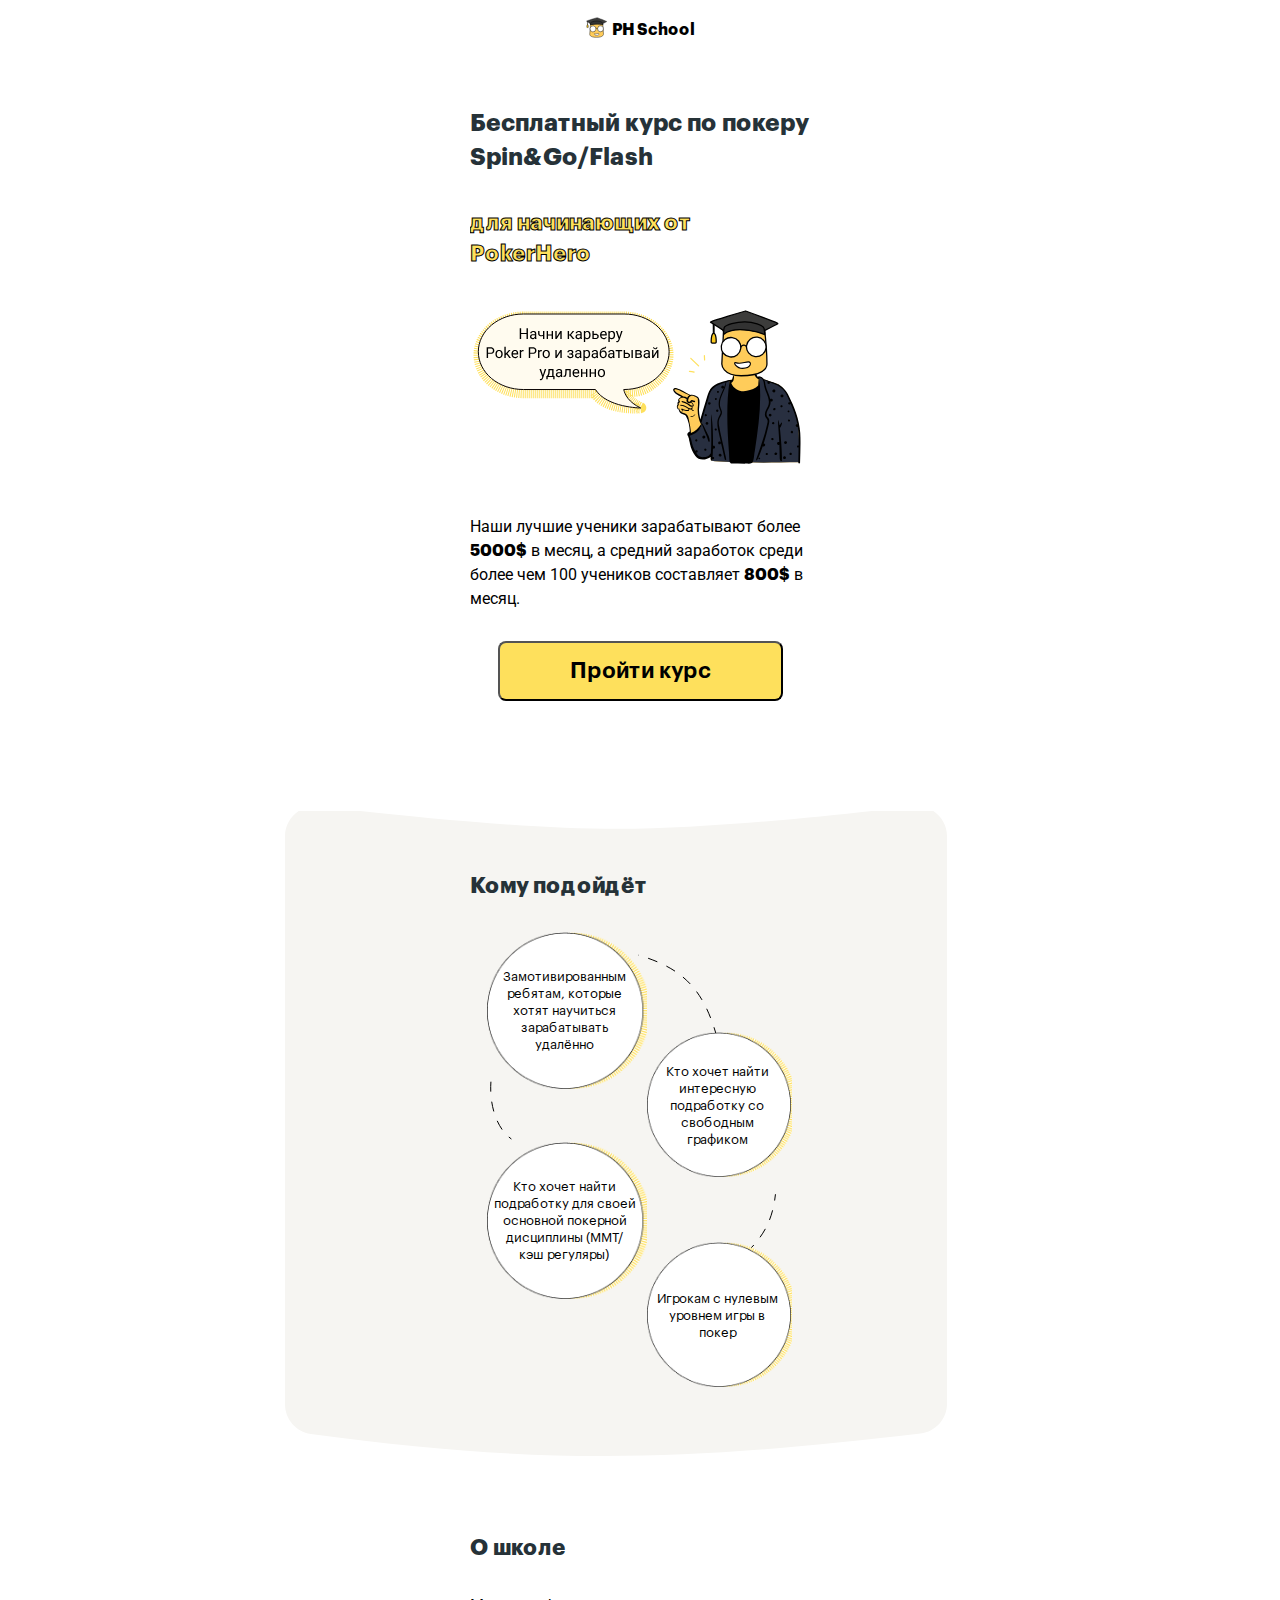
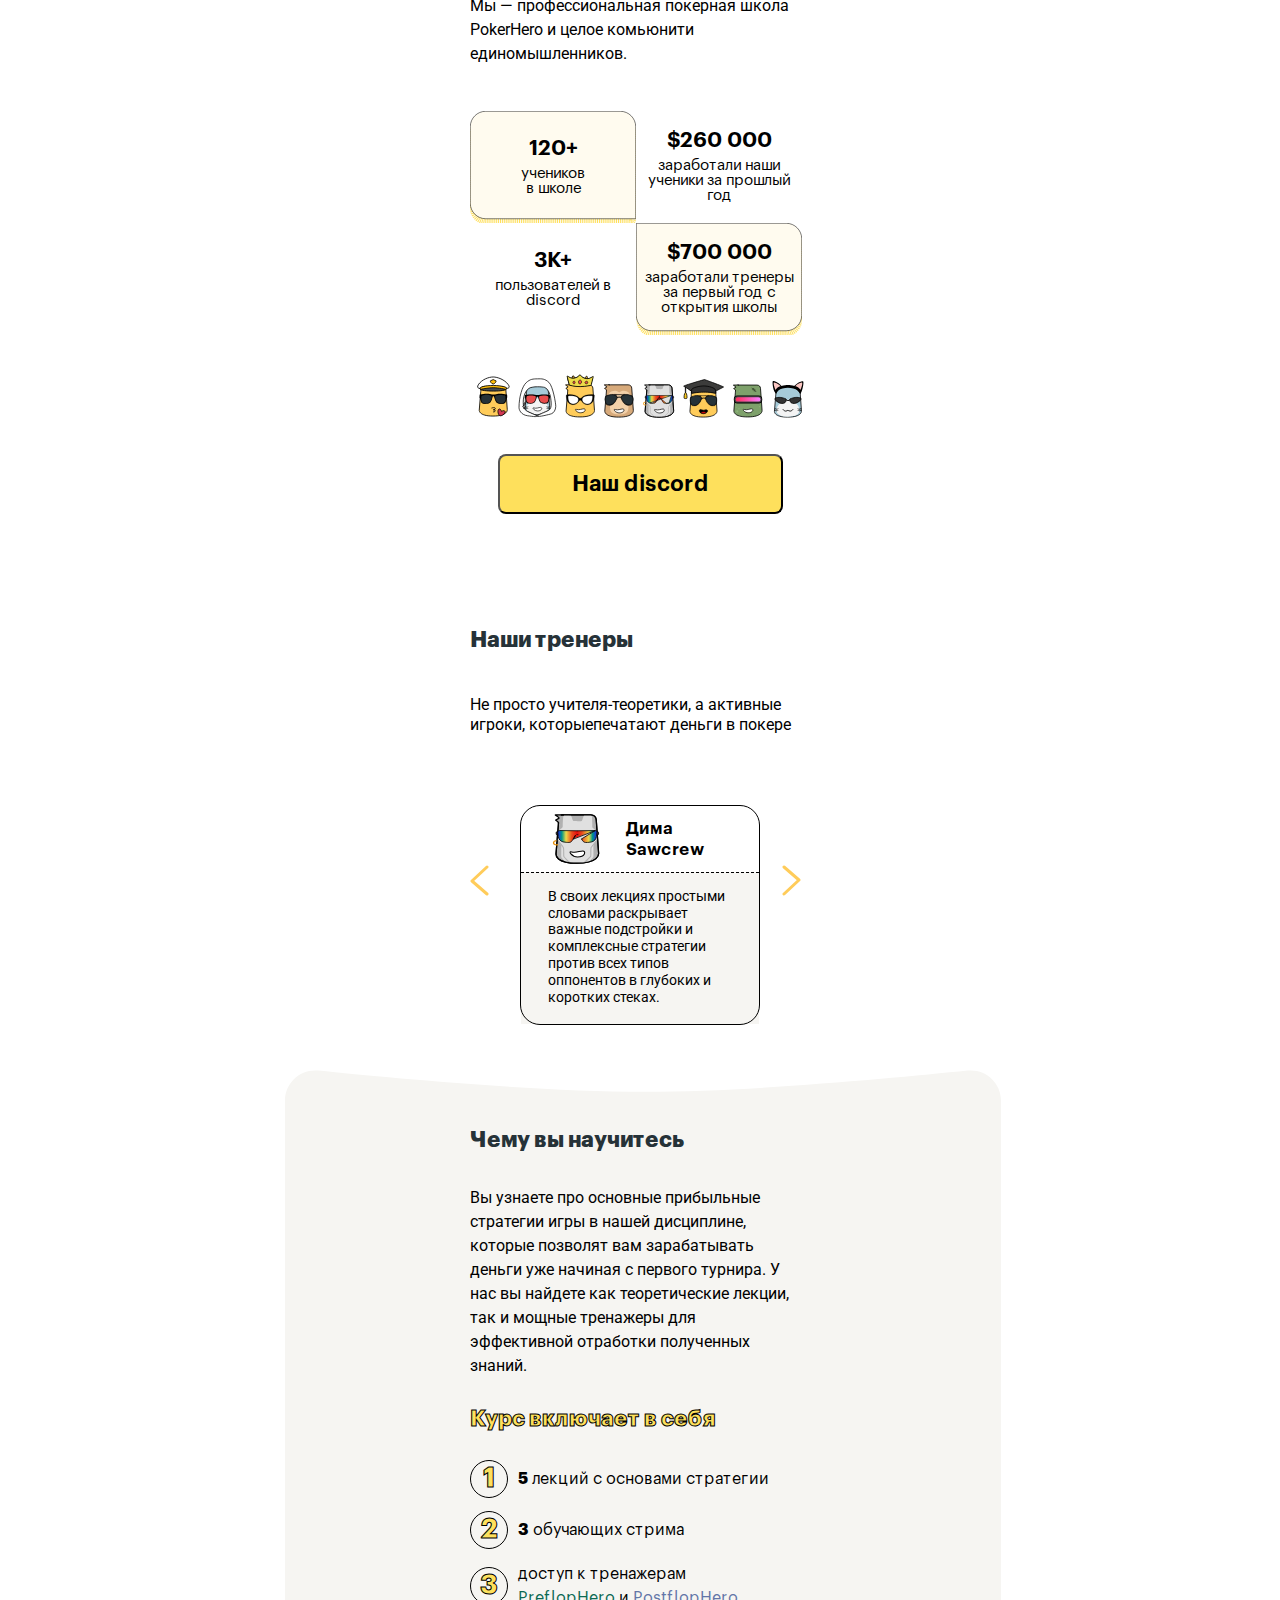
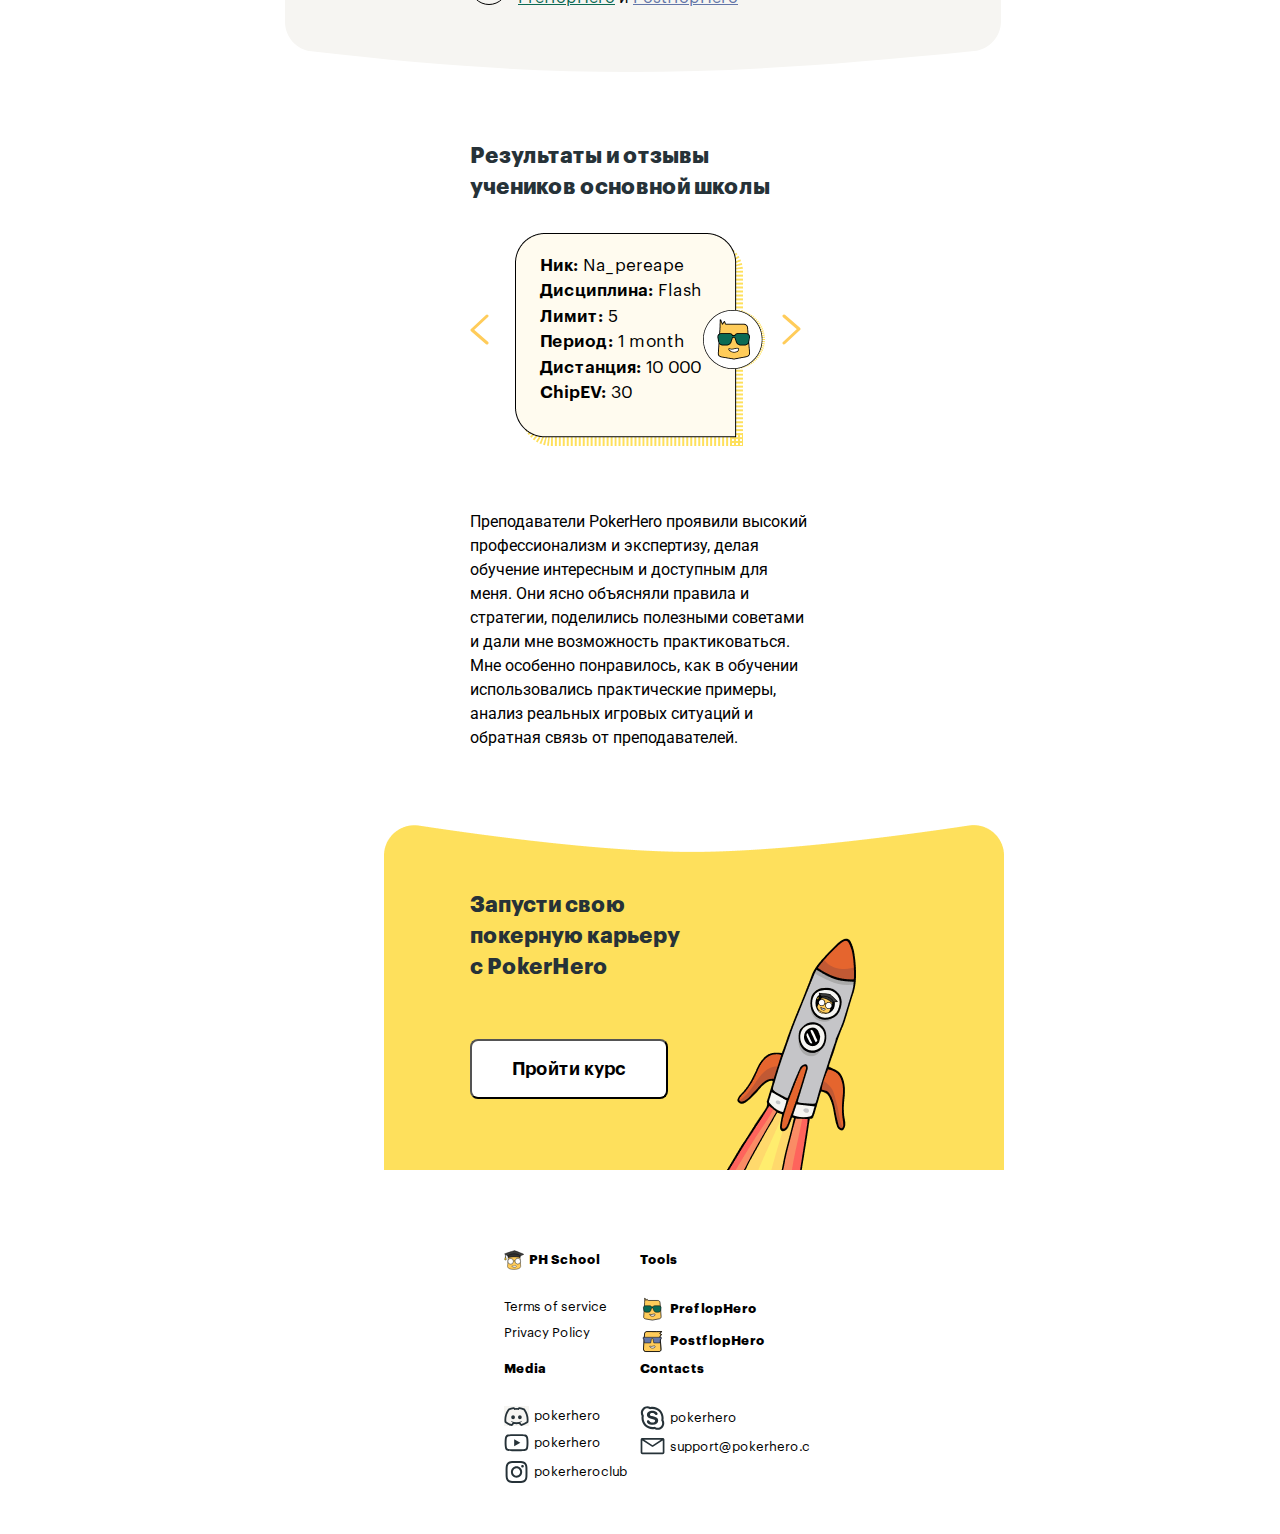
==== commit 1b31c7ce: "v0.8" ====
--- a/poker-sch/index.html
+++ b/poker-sch/index.html
@@ -268,7 +268,7 @@
 
             <img class="footer__bg__mobile" src="./img/bg/footer-mobile.png" alt="">
             <div class="container">
-                <img class="footer__bg" src="./img/bg/footer.png" alt="">
+                <img class="footer__bg" src="./img/bg/footer.png" alt=""> 
             <div class="footer__elem">
                 <div class="footer__elem__title">
                     <img src="./icons/logo.svg" alt="logo" class="footer__elem__title__img">
--- a/poker-sch/css/style.css
+++ b/poker-sch/css/style.css
@@ -506,7 +506,7 @@
 .rocket{
 
     height: 590px;
-
+    position: relative;
     z-index: -1;
 }
 .rocket .container{
@@ -555,6 +555,7 @@
     bottom: -140px;
     /* left: 0; */
     z-index: -1;
+    display: none;
 }
 
 
@@ -600,7 +601,7 @@
     align-items: center;
     gap: 5px;
 }
-@media (max-width: 479px){
+@media (max-width: 1280px){
     .container{
         width: 340px;
         overflow: hidden;
@@ -919,8 +920,12 @@
         display: block;
         position: absolute;
         top: 40px;
-        left:-75px;
+        left: 30%;
         z-index: -1;
+    }
+    .rocket .container{
+        padding-top: 0;
+        justify-content: flex-start;
     }
     .rocket button{
         width: 198px;
@@ -933,7 +938,7 @@
     }
     .footer{
         height:332px;
-        overflow: hidden;
+
         padding-bottom: 0;
     }
     .footer .container{
@@ -947,12 +952,13 @@
         display: none;
     }
     .footer__bg__mobile{
+
         position: absolute;
         display: block;
-        left:-370px;
+        display: none;
+        left:0;
         top: -100px;
         z-index: 2;
-
     }
     .footer__elem{
         padding: 0;
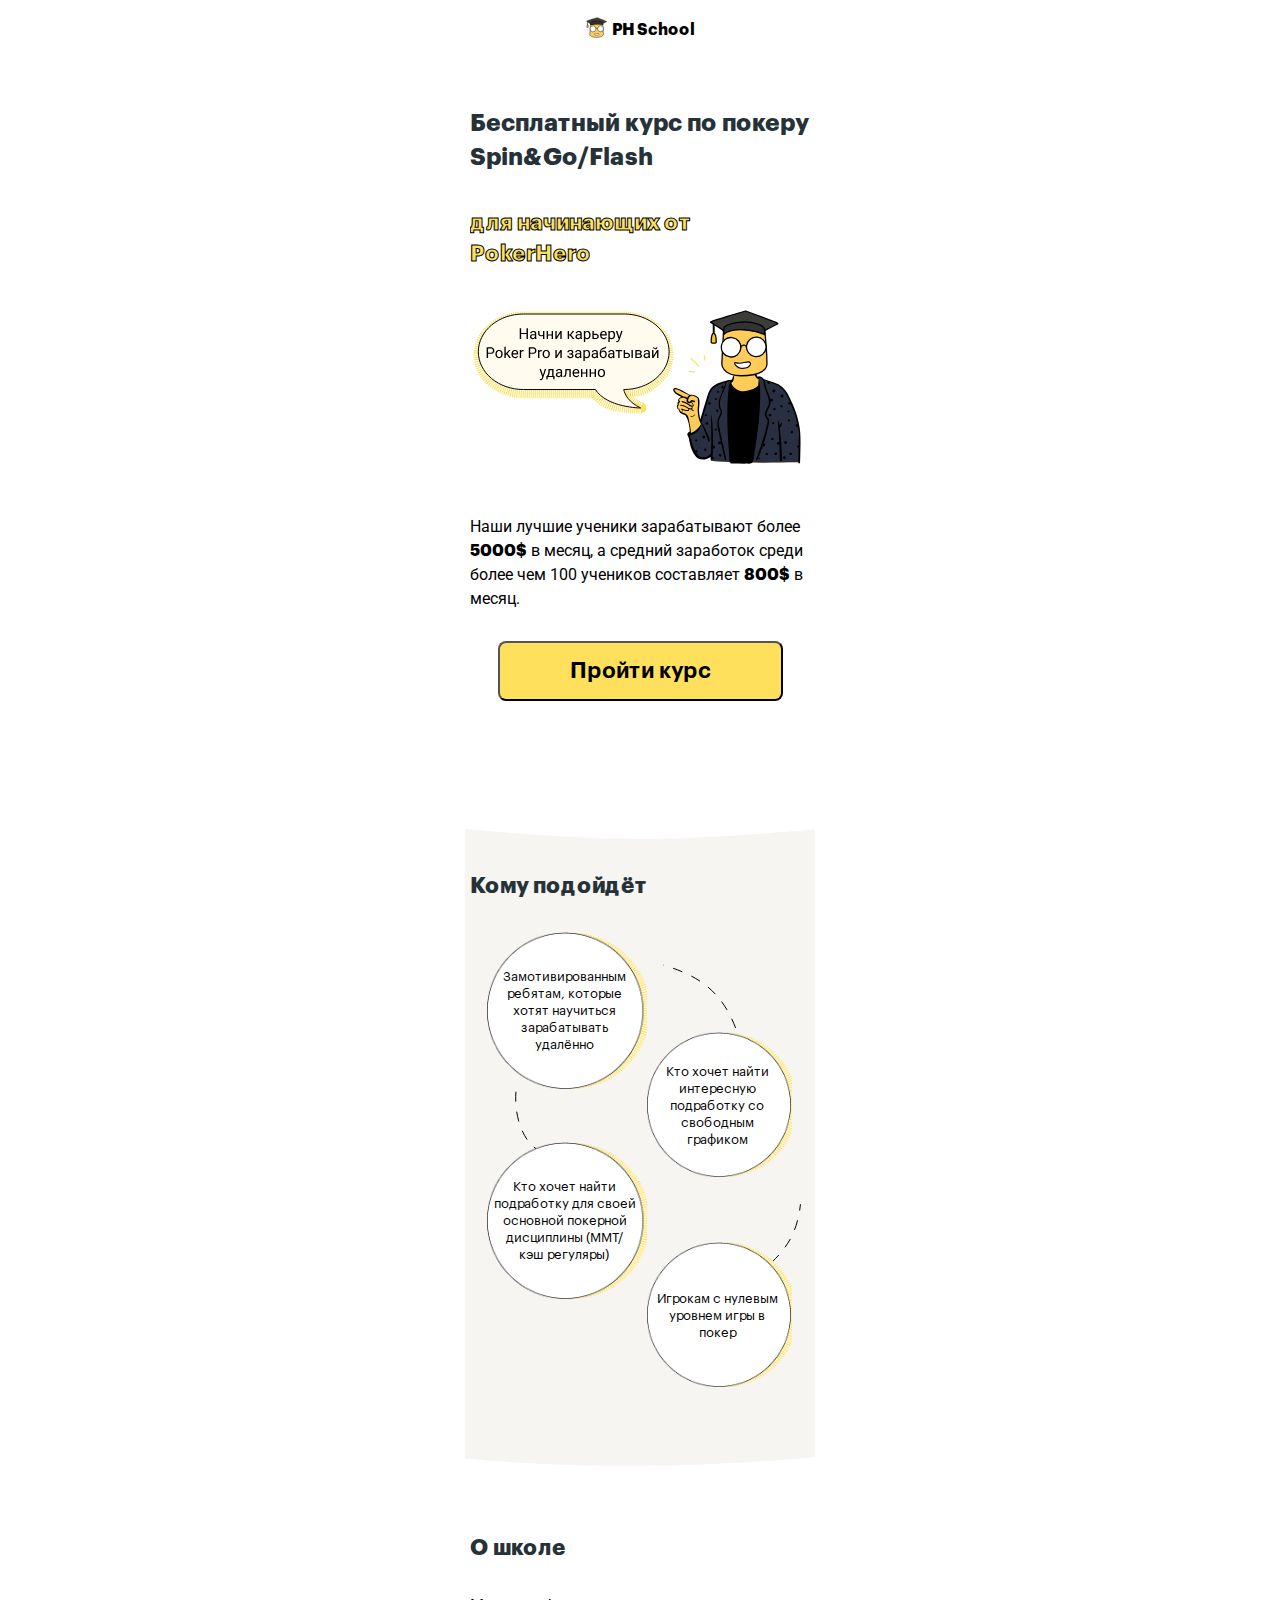
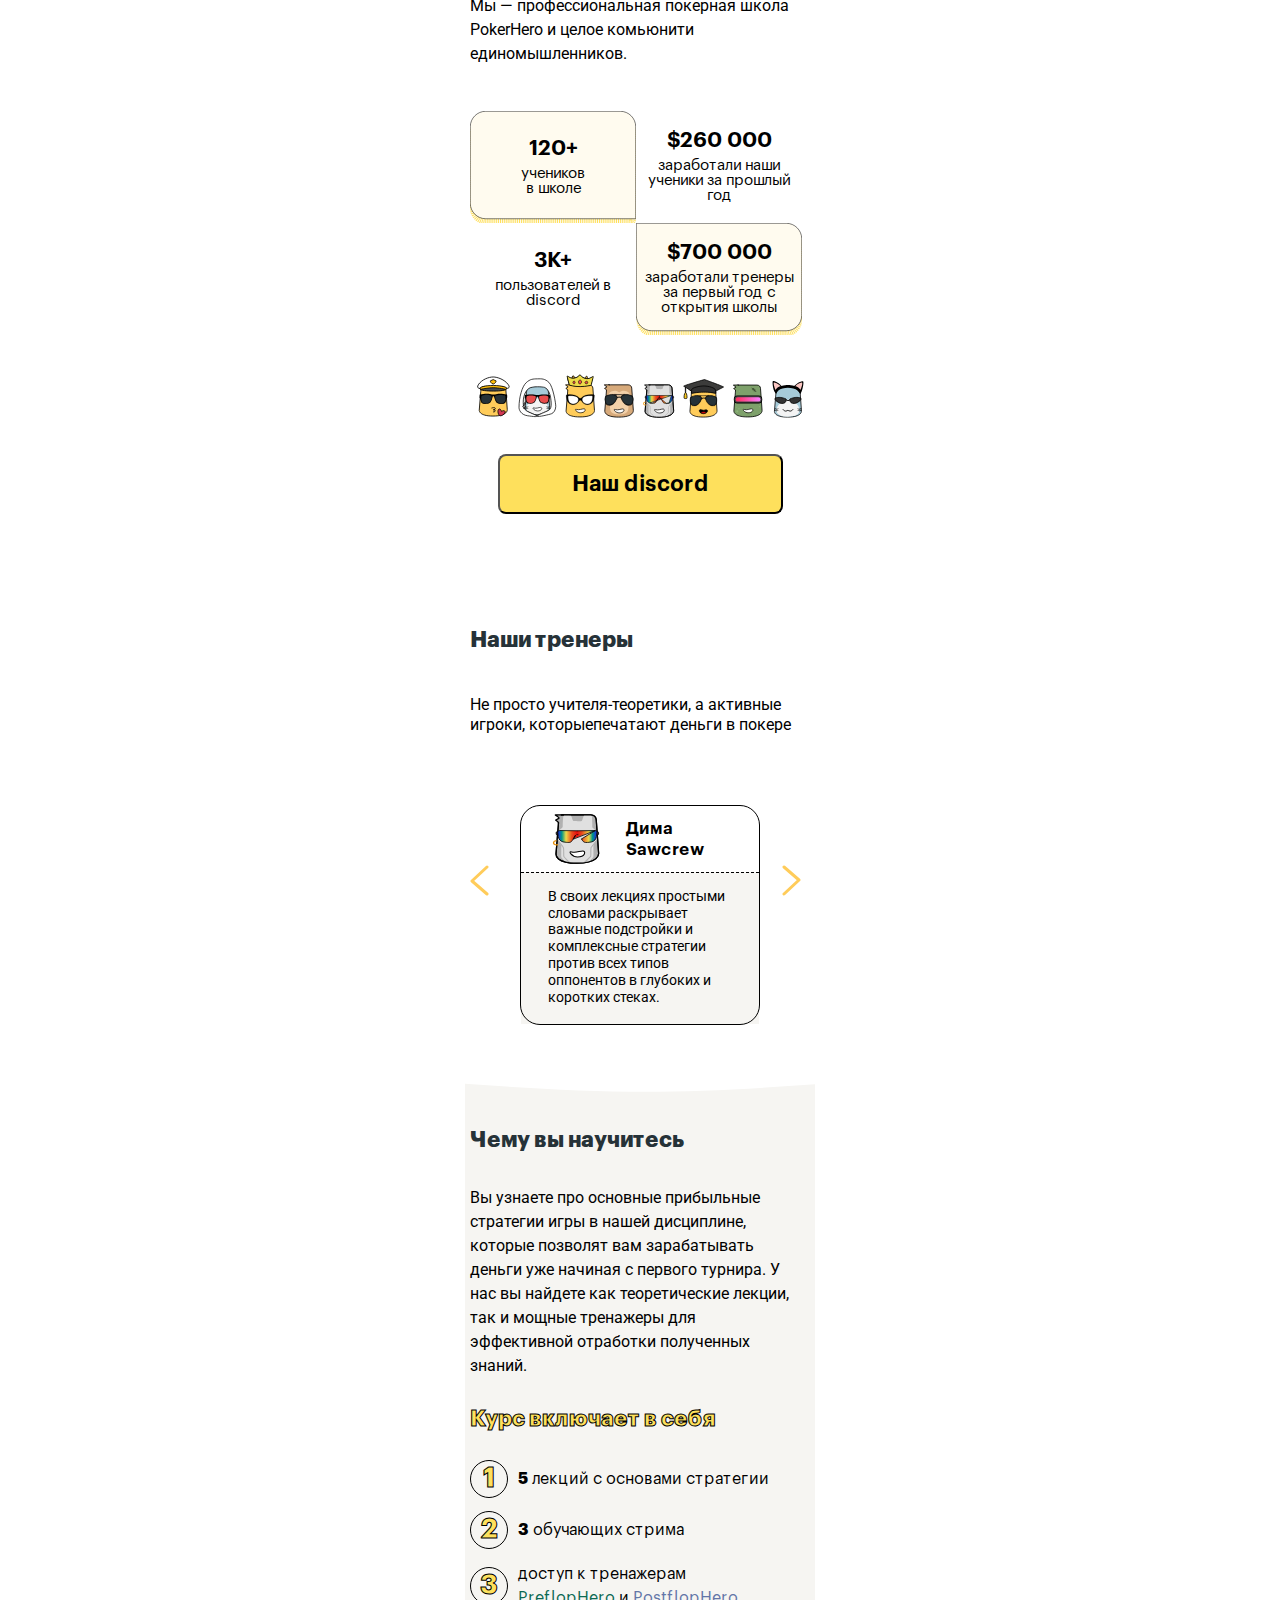
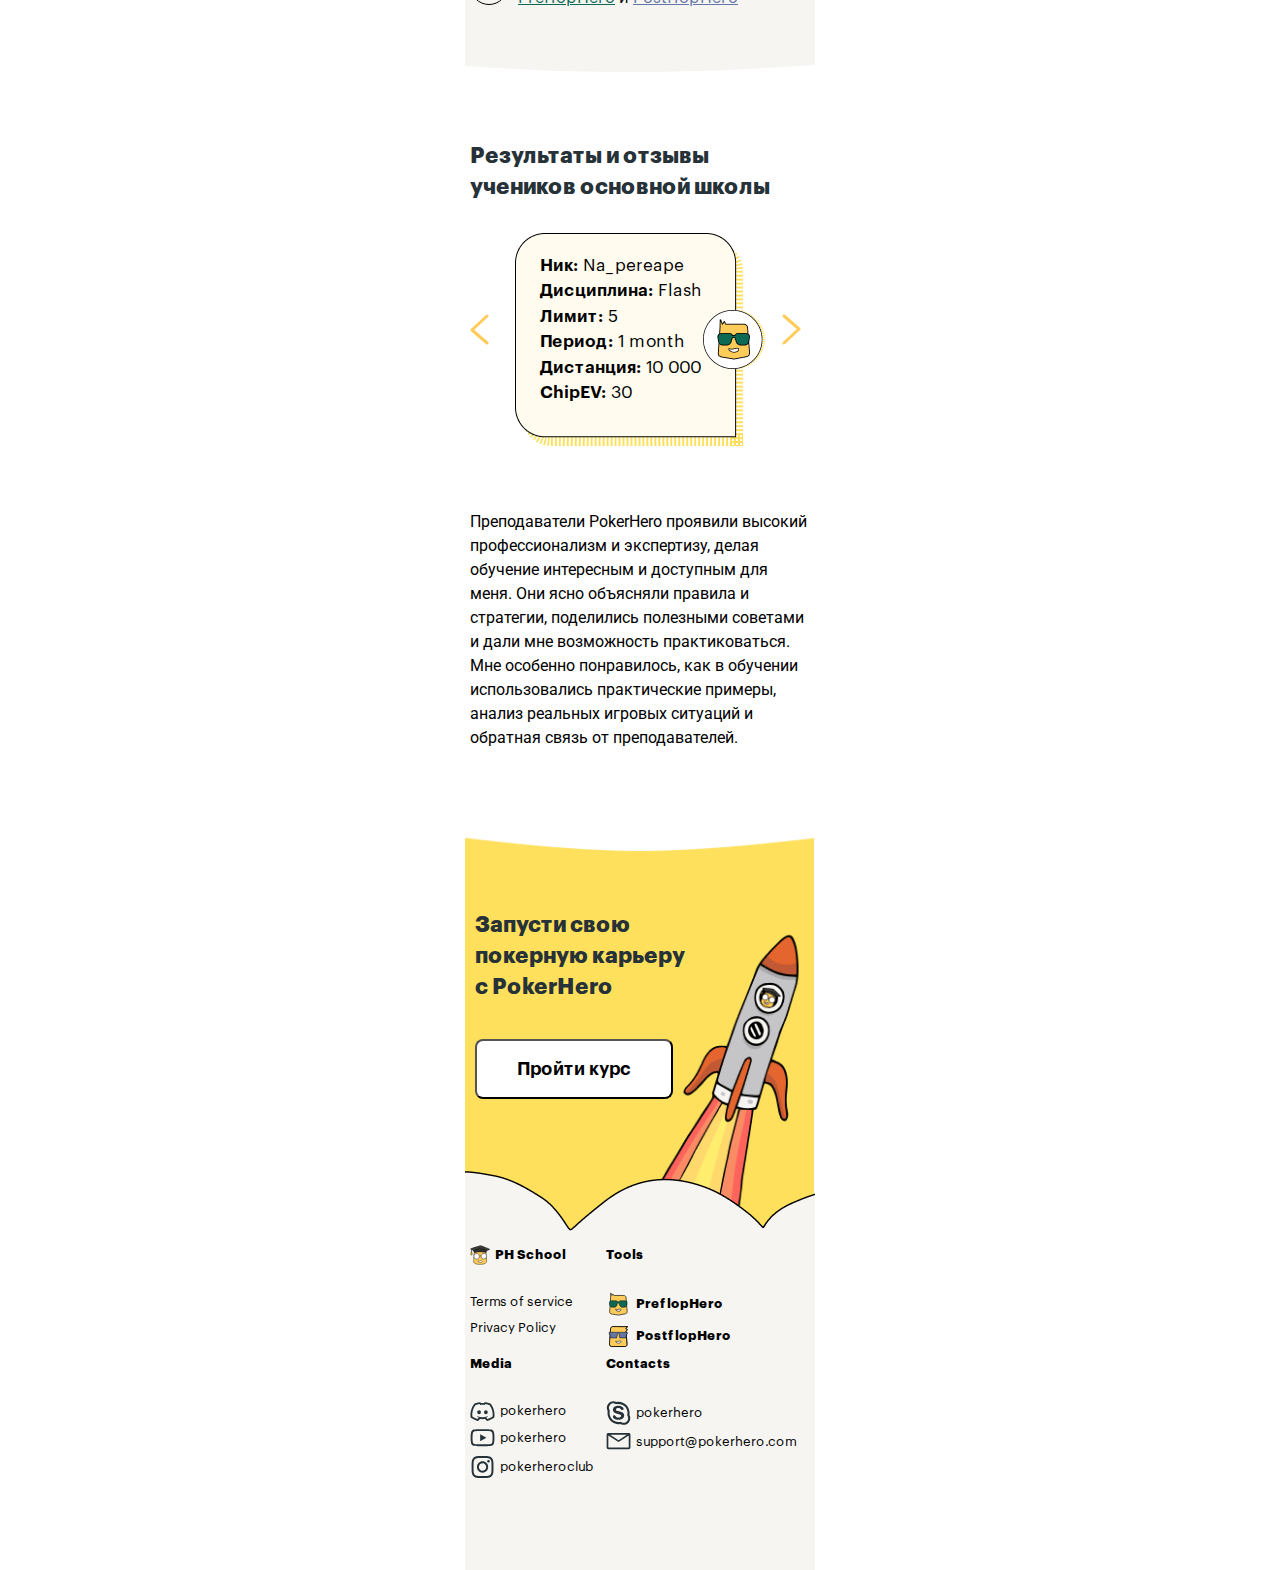
==== commit da81cb05: "v0.9" ====
--- a/poker-sch/index.html
+++ b/poker-sch/index.html
@@ -260,72 +260,76 @@
                 <div class="rocket__title title">Запусти свою покерную карьеру<br>с PokerHero</div>
                 <button class="long">Пройти курс</button>
                 <img src="./img/bg/rocket.svg" alt="" class="rocket__bg">
-            </div>
-
-            <img src="./img/bg/rocket-mobile.png" alt="" class="rocket__bg__mobile">
-        </section>
-        <section class="footer">
-
-            <img class="footer__bg__mobile" src="./img/bg/footer-mobile.png" alt="">
-            <div class="container">
-                <img class="footer__bg" src="./img/bg/footer.png" alt=""> 
-            <div class="footer__elem">
-                <div class="footer__elem__title">
-                    <img src="./icons/logo.svg" alt="logo" class="footer__elem__title__img">
-                    <div class="footer__elem__title__descr">PH School</div>
-                </div>
-                <a href="#" class="footer__elem__link">Terms of service</a>
-                <a href="#" class="footer__elem__link">Privacy Policy</a>
-            </div>
-            <div class="footer__elem">
-                <div class="footer__elem__title">
-                    <div class="footer__elem__title__descr">Tools</div>
-                </div>
-                <a href="https://preflophero.com/" class="footer__elem__link footer__elem__link_bold">
-                    <div class="footer__elem_img">
-                        <img src="./icons/footer/preflop.svg" alt="preflop">
-                    </div>
-                    PreflopHero
-                </a>
-                <a href="https://app.postflophero.com/" class="footer__elem__link footer__elem__link_bold">    
-                    <div class="footer__elem_img">
-                        <img src="./icons/footer/postflop.svg" alt="postflop">
-                    </div>       
-                    PostflopHero
-                </a>
-            </div>
-            <div class="footer__elem">
-                <div class="footer__elem__title">
-                    <div class="footer__elem__title__descr">Media</div>
-                </div>
-                <a href="#" class="footer__elem__link">
-                    <img src="./icons/footer/discord.svg" alt="ds" class="footer__elem_img">
-                    pokerhero
-                </a>
-                <a href="#" class="footer__elem__link">
-                    <img src="./icons/footer/yt.svg" alt="yt" class="footer__elem_img">
-                    pokerhero
-                </a>
-                <a href="https://www.instagram.com/nft_pokerheroclub/" class="footer__elem__link">
-                    <img src="./icons/footer/inst.svg" alt="inst" class="footer__elem_img">
-                    pokerheroclub
-                </a>
-            </div>
-            <div class="footer__elem">
-                <div class="footer__elem__title">
-                    <div class="footer__elem__title__descr">Contacts</div>
-                </div>
-                <a href="https://join.skype.com/invite/hUXNncXpufCR" class="footer__elem__link">
-                    <img src="./icons/footer/skype.svg" alt="skype" class="footer__elem_img">
-                    pokerhero
-                </a>
-                <a href="mailto: support@pokerhero.com" class="footer__elem__link">
-                    <img src="./icons/footer/letter.svg" alt="letter" class="footer__elem_img">
-                    support@pokerhero.com
-                </a>
-                </div>
-            </div>
-        </section>
+                <img src="./img/bg/rocket-mobile.png" alt="" class="rocket__bg__mobile">
+            </div>
+
+
+        </section>
+        <div class="footer__wrapper">
+            <section class="footer">
+                <div class="container">
+                    <img class="footer__bg__mobile" src="./img/bg/footer-mobile.png" alt="">
+                    <div class="footer__bg_wr">                    
+                        <img class="footer__bg" src="./img/bg/footer.png" alt=""> 
+                    </div>
+                <div class="footer__elem">
+                    <div class="footer__elem__title">
+                        <img src="./icons/logo.svg" alt="logo" class="footer__elem__title__img">
+                        <div class="footer__elem__title__descr">PH School</div>
+                    </div>
+                    <a href="#" class="footer__elem__link">Terms of service</a>
+                    <a href="#" class="footer__elem__link">Privacy Policy</a>
+                </div>
+                <div class="footer__elem">
+                    <div class="footer__elem__title">
+                        <div class="footer__elem__title__descr">Tools</div>
+                    </div>
+                    <a href="https://preflophero.com/" class="footer__elem__link footer__elem__link_bold">
+                        <div class="footer__elem_img">
+                            <img src="./icons/footer/preflop.svg" alt="preflop">
+                        </div>
+                        PreflopHero
+                    </a>
+                    <a href="https://app.postflophero.com/" class="footer__elem__link footer__elem__link_bold">    
+                        <div class="footer__elem_img">
+                            <img src="./icons/footer/postflop.svg" alt="postflop">
+                        </div>       
+                        PostflopHero
+                    </a>
+                </div>
+                <div class="footer__elem">
+                    <div class="footer__elem__title">
+                        <div class="footer__elem__title__descr">Media</div>
+                    </div>
+                    <a href="#" class="footer__elem__link">
+                        <img src="./icons/footer/discord.svg" alt="ds" class="footer__elem_img">
+                        pokerhero
+                    </a>
+                    <a href="#" class="footer__elem__link">
+                        <img src="./icons/footer/yt.svg" alt="yt" class="footer__elem_img">
+                        pokerhero
+                    </a>
+                    <a href="https://www.instagram.com/nft_pokerheroclub/" class="footer__elem__link">
+                        <img src="./icons/footer/inst.svg" alt="inst" class="footer__elem_img">
+                        pokerheroclub
+                    </a>
+                </div>
+                <div class="footer__elem">
+                    <div class="footer__elem__title">
+                        <div class="footer__elem__title__descr">Contacts</div>
+                    </div>
+                    <a href="https://join.skype.com/invite/hUXNncXpufCR" class="footer__elem__link">
+                        <img src="./icons/footer/skype.svg" alt="skype" class="footer__elem_img">
+                        pokerhero
+                    </a>
+                    <a href="mailto: support@pokerhero.com" class="footer__elem__link">
+                        <img src="./icons/footer/letter.svg" alt="letter" class="footer__elem_img">
+                        support@pokerhero.com
+                    </a>
+                    </div>
+                </div>
+            </section>
+        </div>
 
     <!-- </div> -->
     <script src="./scripts/script.js"></script>
--- a/poker-sch/css/style.css
+++ b/poker-sch/css/style.css
@@ -21,9 +21,8 @@
     cursor: pointer;
 }
 .header{
-    margin-bottom: 110px;
+    margin: 0 auto 110px;
     padding-top: 42px;
-    width: 100%;
 }
 .header__logo img{
     display: block;
@@ -179,7 +178,7 @@
 }
 
 .about{
-    margin-top: 150px;
+    margin: 150px auto 0;
 }
 .about__wrapper{
     margin-top: 70px;
@@ -229,7 +228,7 @@
 }
 
 .coaches{
-    margin-top: 172px;
+    margin: 172px auto 0;
     position: relative;
 }
 .coaches__descr{
@@ -519,7 +518,7 @@
     position: relative;
 }
 .rocket__title{
-    margin-top: 50px;
+    margin-top: 70px;
     text-align: center;
     width: 100%;
 }
@@ -528,7 +527,7 @@
 }
 .rocket__bg{
     position: absolute;
-    left: -90px;
+    /* left: -90px; */
     top: 20px;
     z-index: -1;
 }
@@ -536,11 +535,15 @@
     display: none;
 }
 
+.footer__wrapper{
+    height: 270px;
+    width: 1401px;
+    /* overflow: hidden; */
+    margin: 0 auto;
+}
 .footer{
-    /* height:400px; */
-
-    position: relative;
-        padding-top: 50px;
+    position: relative;
+    padding-top: 75px;
 }
 .footer .container{
     position: relative;
@@ -549,13 +552,15 @@
     justify-content: center;
 
 }
+.footer__bg_wr{
+    position: absolute;
+    width: 1401px;
+    overflow: hidden;
+    top: -280px;
+
+}
 .footer__bg{
-    /* display: none; */
-    position: absolute;
-    bottom: -140px;
-    /* left: 0; */
     z-index: -1;
-    display: none;
 }
 
 
@@ -611,6 +616,7 @@
     }
     .header{
         padding-top: 17px;
+        width: 350px;
     }
     .header .container{
         display: flex;
@@ -675,7 +681,9 @@
         z-index: 23;
         padding-top: 60px;
         height: 662px;
+        width:350px;
         overflow: hidden;
+        margin: 0 auto;
     }
     .towho__bg{
         display: none;
@@ -686,8 +694,8 @@
     .towho__bg_mobile{
         display: block;
         position: absolute;
-        top: -100px;
-        left:-185px;
+        top: -90px;
+        left:-160px;
         z-index: -1;
     }
     .towho__text{
@@ -722,6 +730,7 @@
     }
     .about{
         margin-top: 60px;
+        width: 350px;
     }
     .about__wrapper{
         margin-top: 30px;
@@ -820,6 +829,7 @@
         background:none;
         margin-top: 40px;
         height: 616px;
+        width:350px;
     }
     .learn__bg{
         display: none;
@@ -908,10 +918,10 @@
     }
     .rocket{
         background: none;
-        justify-content: flex-start;
         height: 390px;
+        width:350px;
         padding-top: 60px;
-        overflow: hidden;
+        margin: 0 auto;
     }
     .rocket__bg{
         display: none;
@@ -919,13 +929,17 @@
     .rocket__bg__mobile{
         display: block;
         position: absolute;
-        top: 40px;
-        left: 30%;
+        top: -20px;
+        left: 0px;
         z-index: -1;
+        width: 349px;
     }
     .rocket .container{
+        margin: 0;
+        padding-left: 10px;
         padding-top: 0;
         justify-content: flex-start;
+        overflow: visible;
     }
     .rocket button{
         width: 198px;
@@ -934,32 +948,38 @@
     .rocket__title{
         text-align: left;
         width: 220px;
-        margin-bottom: 20px;
+        margin-bottom: 0px;
+    }
+    .footer__wrapper{
+        height: 400px;
+        width: 350px;
+        overflow: hidden;
+        margin: 0 auto;
     }
     .footer{
-        height:332px;
-
+        /* height:332px; */
+        margin: 0 auto;
         padding-bottom: 0;
     }
     .footer .container{
         display: flex;
         flex-wrap: wrap;
         row-gap: 6px;
-        padding-top: 30px;
-
+        overflow: visible;
+        justify-content: flex-start;    
     }
     .footer__bg{
         display: none;
     }
+
     .footer__bg__mobile{
-
         position: absolute;
         display: block;
-        display: none;
-        left:0;
+        left:-390px;
         top: -100px;
         z-index: 2;
     }
+
     .footer__elem{
         padding: 0;
         gap: 7px;
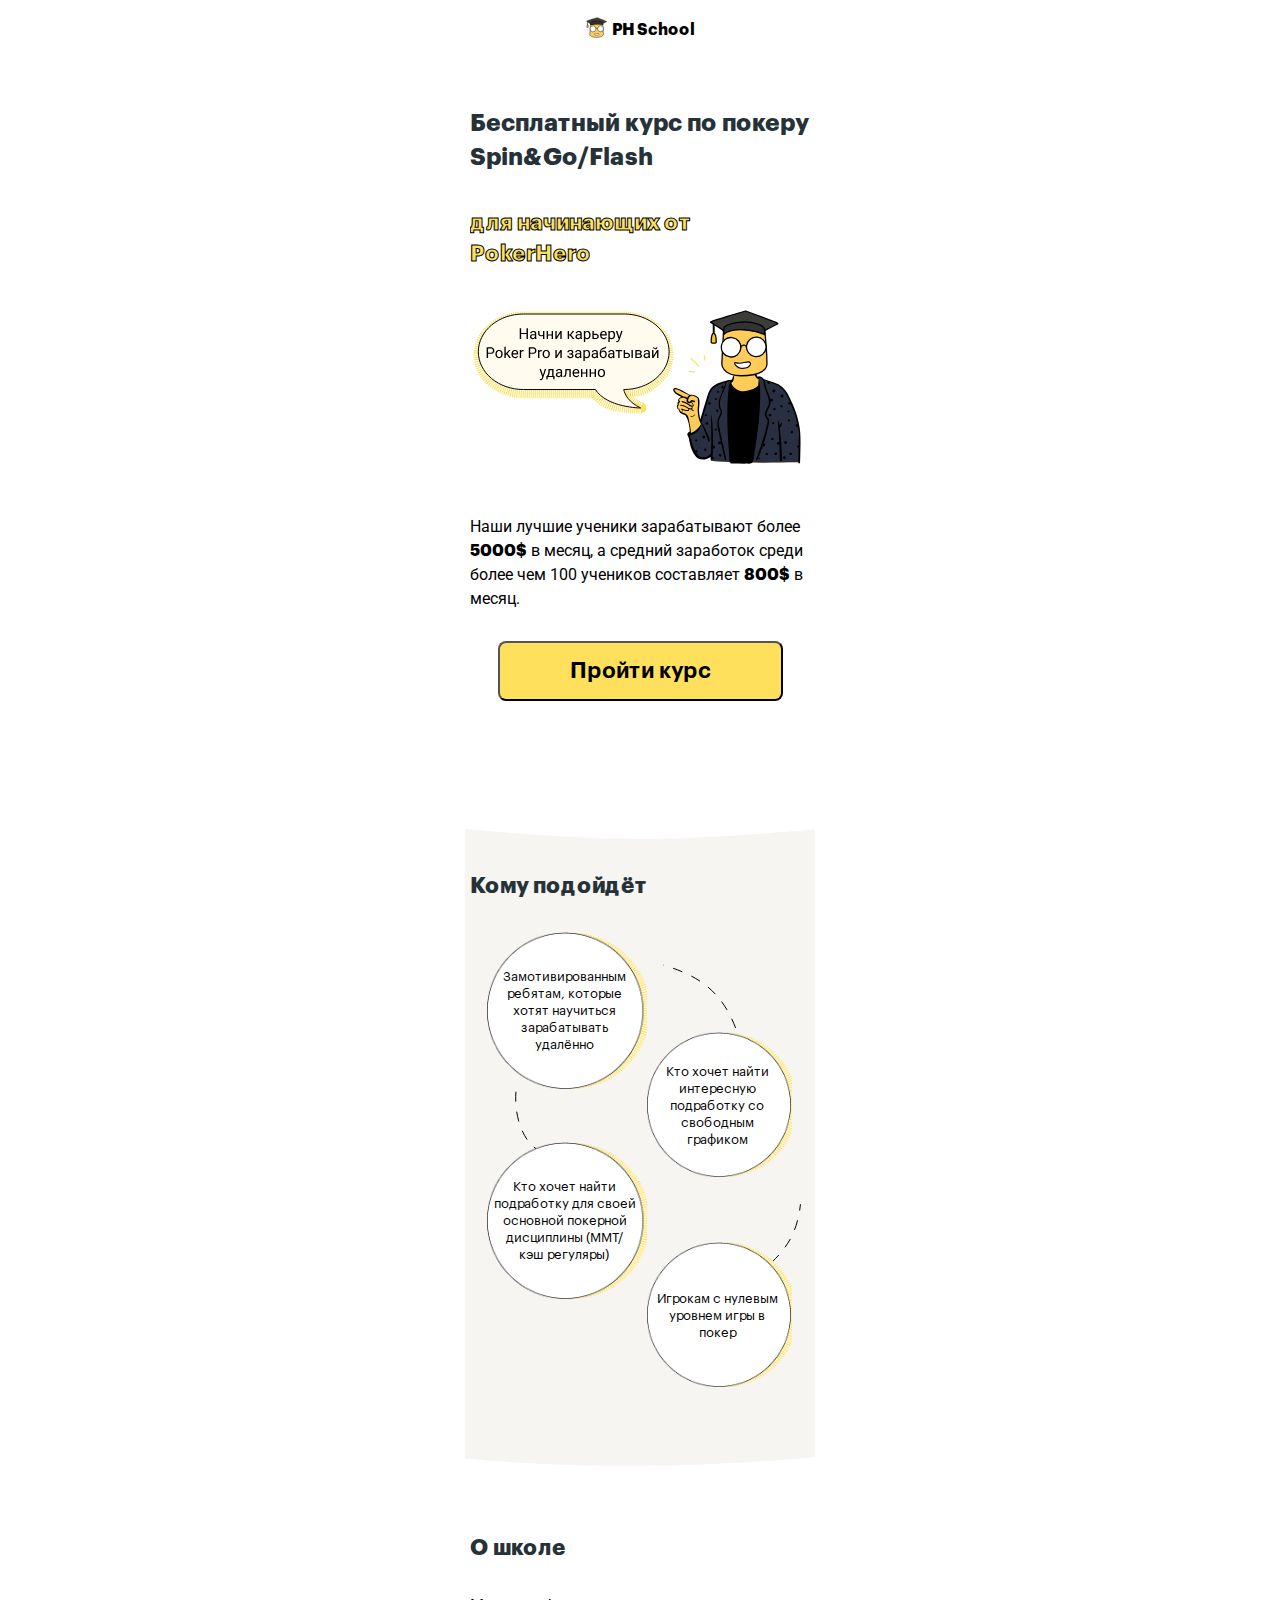
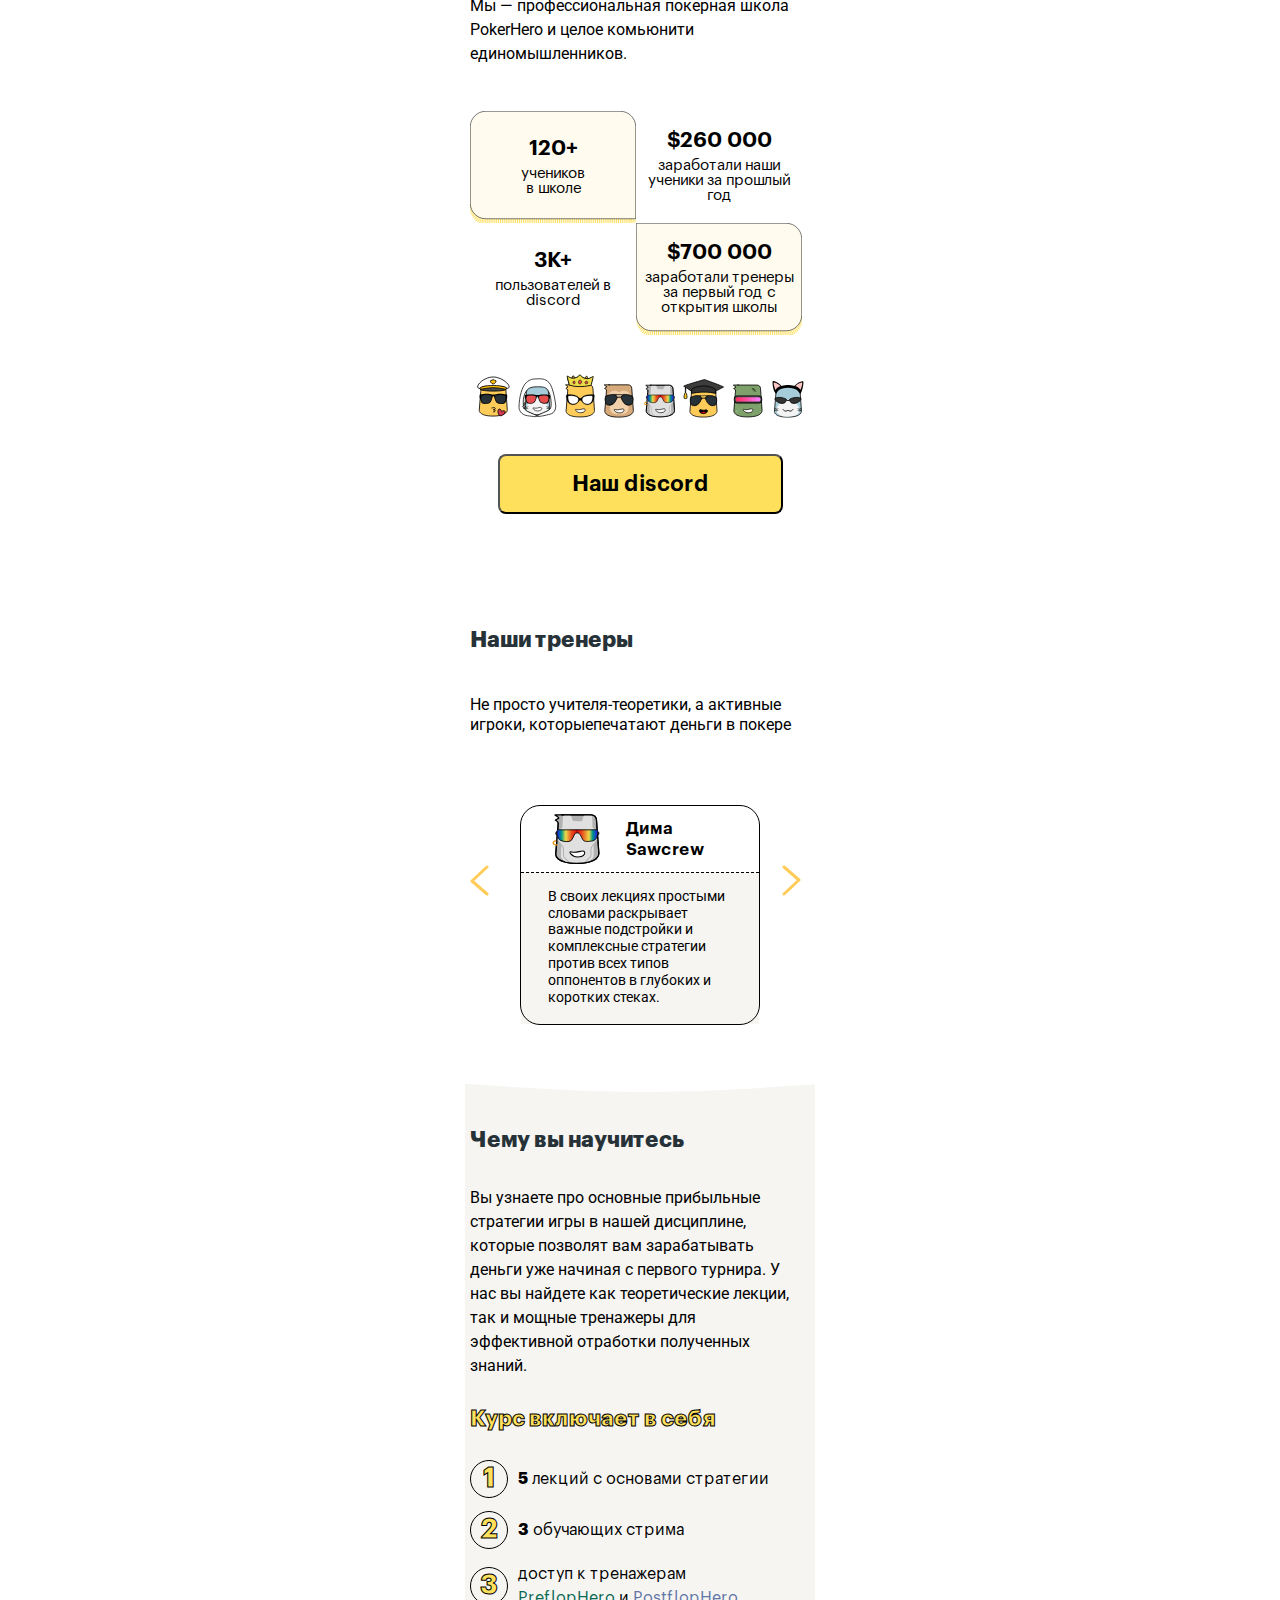
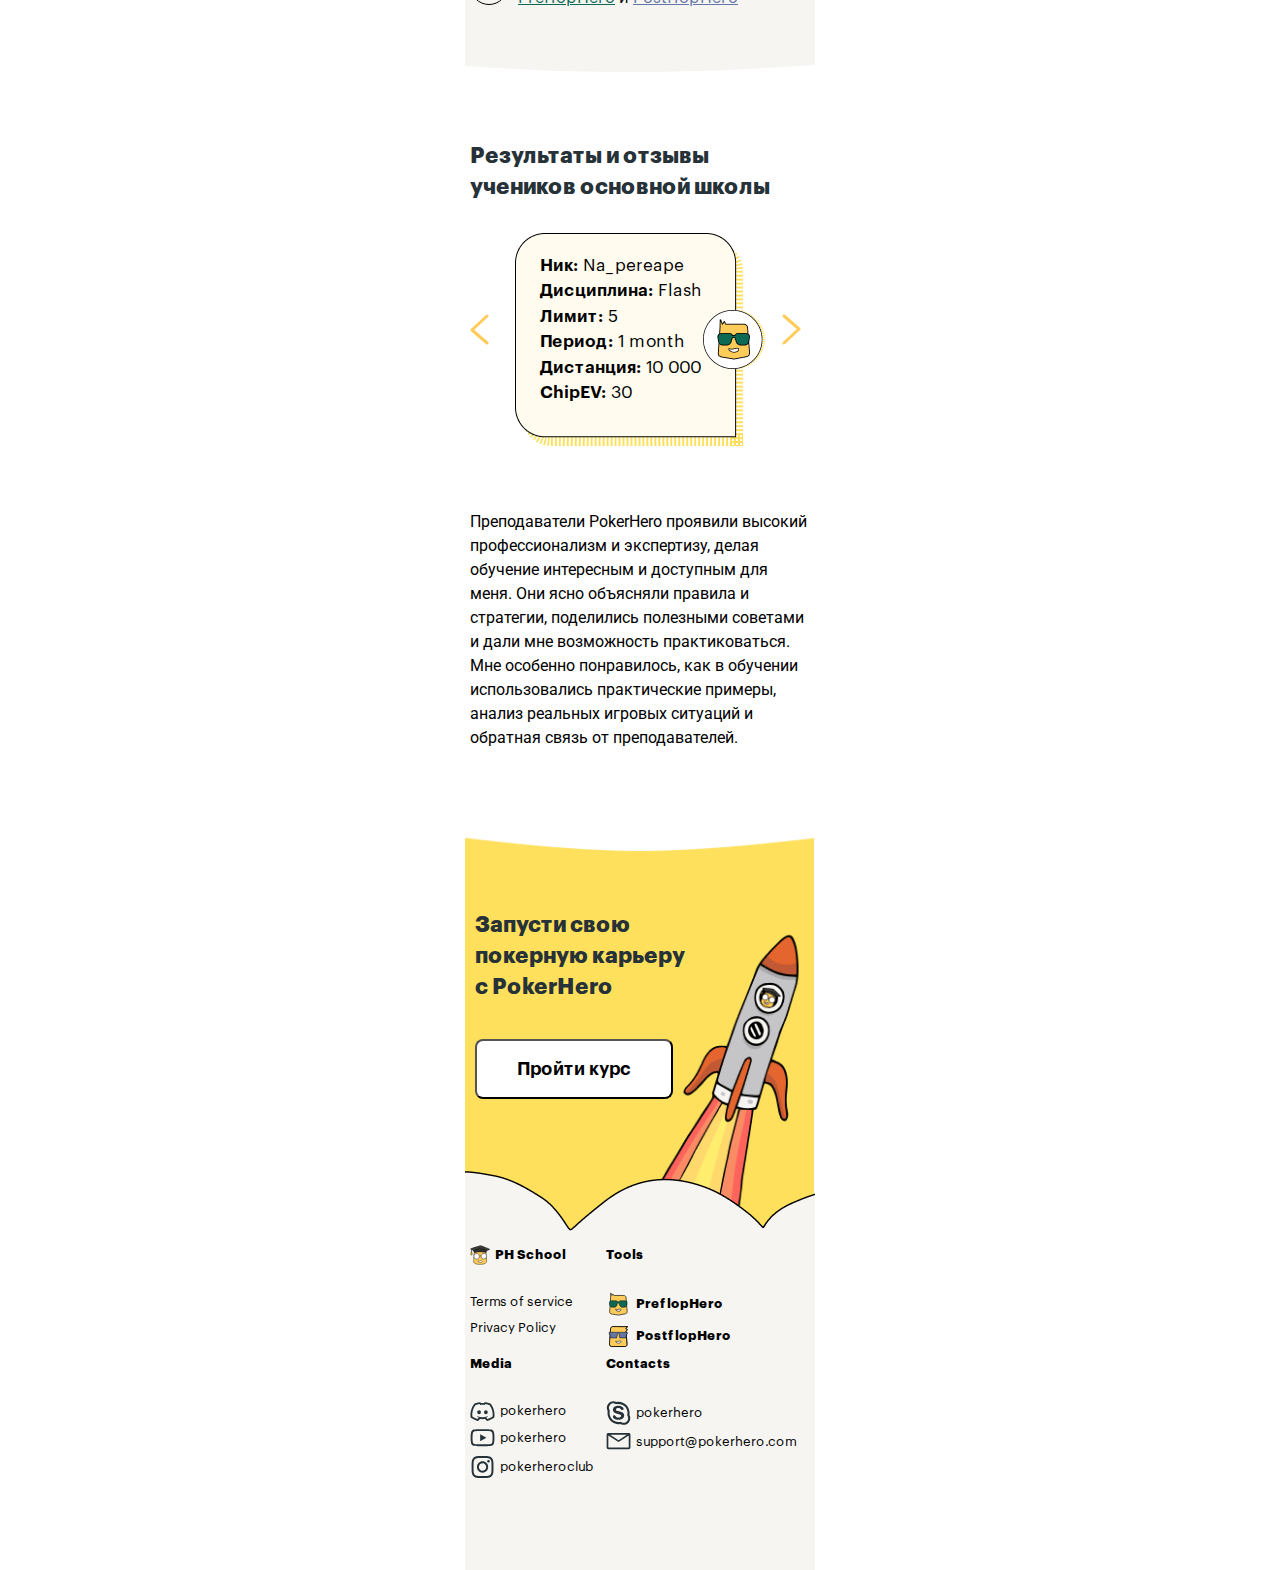
==== commit dc82f2df: "v1.0" ====
--- a/poker-sch/index.html
+++ b/poker-sch/index.html
@@ -97,8 +97,8 @@
 
             <div class="coaches__cards">
                 
-            <button class="prev" id="coachesPrev"></button>
-            <button class="next" id="coachesNext"></button>
+            <button class="prev prev__filled" id="coachesPrev"></button>
+            <button class="next next__filled" id="coachesNext"></button>
                 <div class="coaches__card">
                     <div class="coaches__card__title">
                         <div class="card__img"><img src="./img/coaches/gunpowder.svg" alt="Gunpowder"></div>
@@ -170,7 +170,7 @@
                         <p>Вова<br>DirtyFlavor</p>
                     </div>
                     <div class="coaches__card__descr">
-                        Бывший ученик школы, ставший полноценным тренером. Проводит разборы баз для учеников а также практические занятия. 
+                        Ученик PlayerOK, недавно ставший тренером. Помогает ребятам с низких лимитов закреплять свои свежеприобретенные знания.
                     </div>
                 </div>
             </div>
@@ -210,16 +210,14 @@
                 <div class="review__container">
                     <div class="review__elem">                
                         <div class="review__card">
-                            <span>Ник:</span> ALEX Mangust<br>
-                            <span>Дисциплина:</span> Flash<br>
-                            <span>Лимит:</span> 5<br>
-                            <span>Период:</span> 1 month<br>
-                            <span>Дистанция:</span> 10 000<br>
-                            <span>ChipEV:</span> 30
+                            <span>Ник:</span>Bukinist<br>
+                            <span>Дисциплина:</span>?<br>
+                            <span>Лимит:</span>?<br>
+                            <span>Период:</span>?<br>
+                            <span>Дистанция:</span>?<br>
+                            <span>ChipEV:</span>?
                             </div>
-                        <div class="review__descr">Преподаватели PokerHero проявили высокий профессионализм и экспертизу, делая обучение интересным и доступным для меня. Они ясно объясняли правила и стратегии, поделились полезными советами и дали мне возможность практиковаться.
-                            Мне особенно понравилось, как в обучении использовались практические примеры, анализ реальных игровых ситуаций и обратная связь от преподавателей.
-                        </div>
+                        <div class="review__descr">Всем привет, мне школа помогла пережить один наверное из самых сложных этапов в жизни. Работал в крупной компании 12 лет и почти ничего не предвещало беды, но начались чистки оппозиционно настроенных людей. Несколько месяцев в школе до этого момента позволили выйти на доходы сопоставимые с зарплатой (1000$), поэтому процесс расставания с работой произошел очень безболезненно. А продолжение обучения в школе в последующий год принесли в 1.5 раза больше чем если бы оставался там работать.</div>
                     </div>
                     <div class="review__elem review__elem_main">                
                         <div class="review__card">
@@ -236,16 +234,14 @@
                     </div>
                     <div class="review__elem">                
                         <div class="review__card">
-                            <span>Ник:</span> Denis Licvid<br>
-                            <span>Дисциплина:</span> Flash<br>
-                            <span>Лимит:</span> 5<br>
-                            <span>Период:</span> 1 month<br>
-                            <span>Дистанция:</span> 10 000<br>
-                            <span>ChipEV:</span> 30
+                            <span>Ник:</span>Sanychamid<br>
+                            <span>Дисциплина:</span><br>
+                            <span>Лимит:</span>25<br>
+                            <span>Период:</span>1 год<br>
+                            <span>Дистанция:</span>?<br>
+                            <span>ChipEV:</span>?
                             </div>
-                        <div class="review__descr">Преподаватели PokerHero проявили высокий профессионализм и экспертизу, делая обучение интересным и доступным для меня. Они ясно объясняли правила и стратегии, поделились полезными советами и дали мне возможность практиковаться.
-                            Мне особенно понравилось, как в обучении использовались практические примеры, анализ реальных игровых ситуаций и обратная связь от преподавателей.
-                        </div>
+                        <div class="review__descr">Я Дима. Пришёл в школу играя 10 лимит, через месяц был уже на 25. Год сотрудничаем и я остаюсь дальше. За всё время только положительные впечатления, начиная от непосредственно покерных моментов: тренеров, материалов, софта, заканчивая околопокерными: тех. поддержкой, решением разных вопросов, стремлением управляющих сделать школу лучше и для учеников, и для школы. Как итог –замечательная система win-win получается, с постоянным стремлением её улучшить.</div>
                     </div>
                 </div>
                 <div class="review__buttons">
--- a/poker-sch/css/style.css
+++ b/poker-sch/css/style.css
@@ -303,10 +303,10 @@
     position: absolute;
 }
 .prev{
-    left: 375px
+    left: 341px
 }
 .next{
-    right: 375px;
+    right: 345px;
 }
 .coaches__card_sidecard{
     position: absolute;
@@ -325,10 +325,10 @@
 
 }
 .coach_left{
-    left: 55px;
+    left: 0px;
 }
 .coach_right{
-    right: 55px;
+    right: 0px;
 }
 .coaches__card_sidecard .coaches__card__title{
     font-size: 24px;
@@ -502,6 +502,13 @@
     background-color: #fff;
 }
 
+.prev__filled{
+    background-image: url("../img/buttons/prev-filled.svg");
+}
+.next__filled{
+    background-image: url("../img/buttons/next-filled.svg");
+}
+
 .rocket{
 
     height: 590px;
@@ -554,7 +561,7 @@
 }
 .footer__bg_wr{
     position: absolute;
-    width: 1401px;
+    width: 1358px;
     overflow: hidden;
     top: -280px;
 
